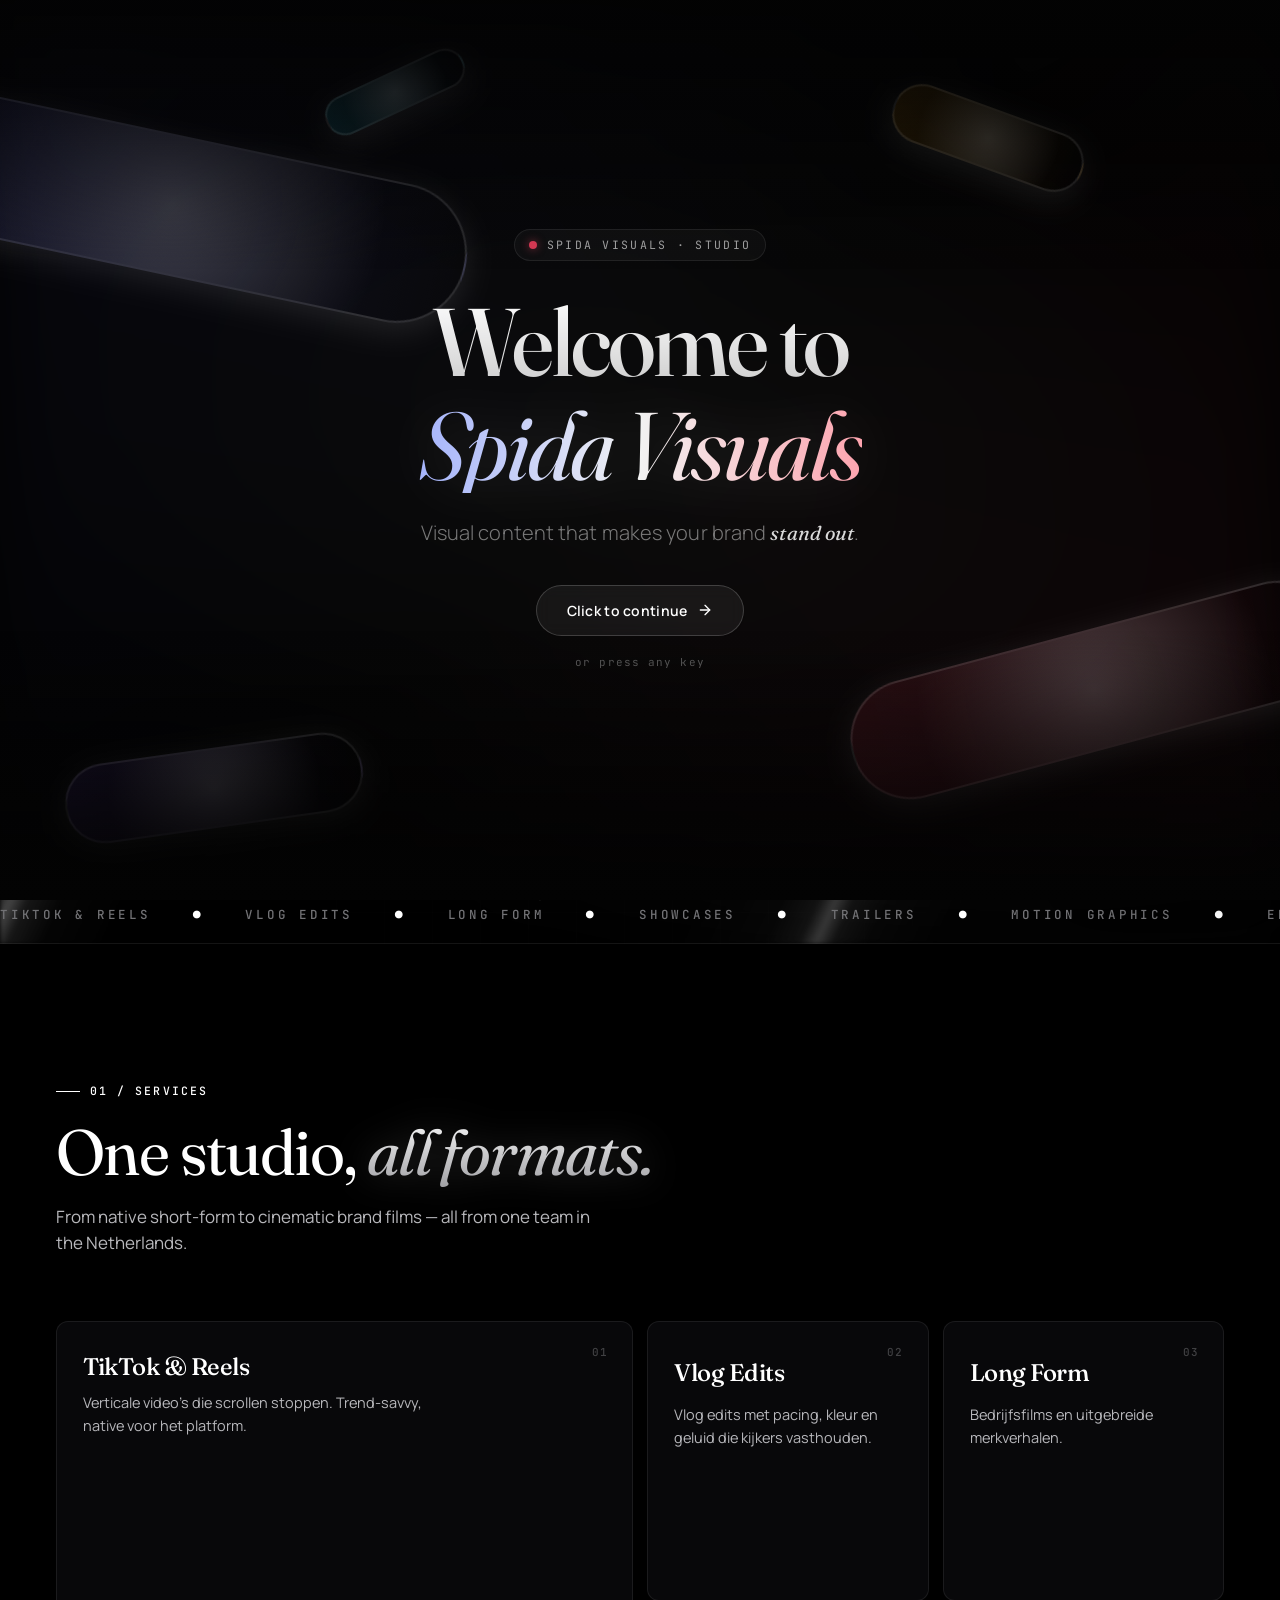
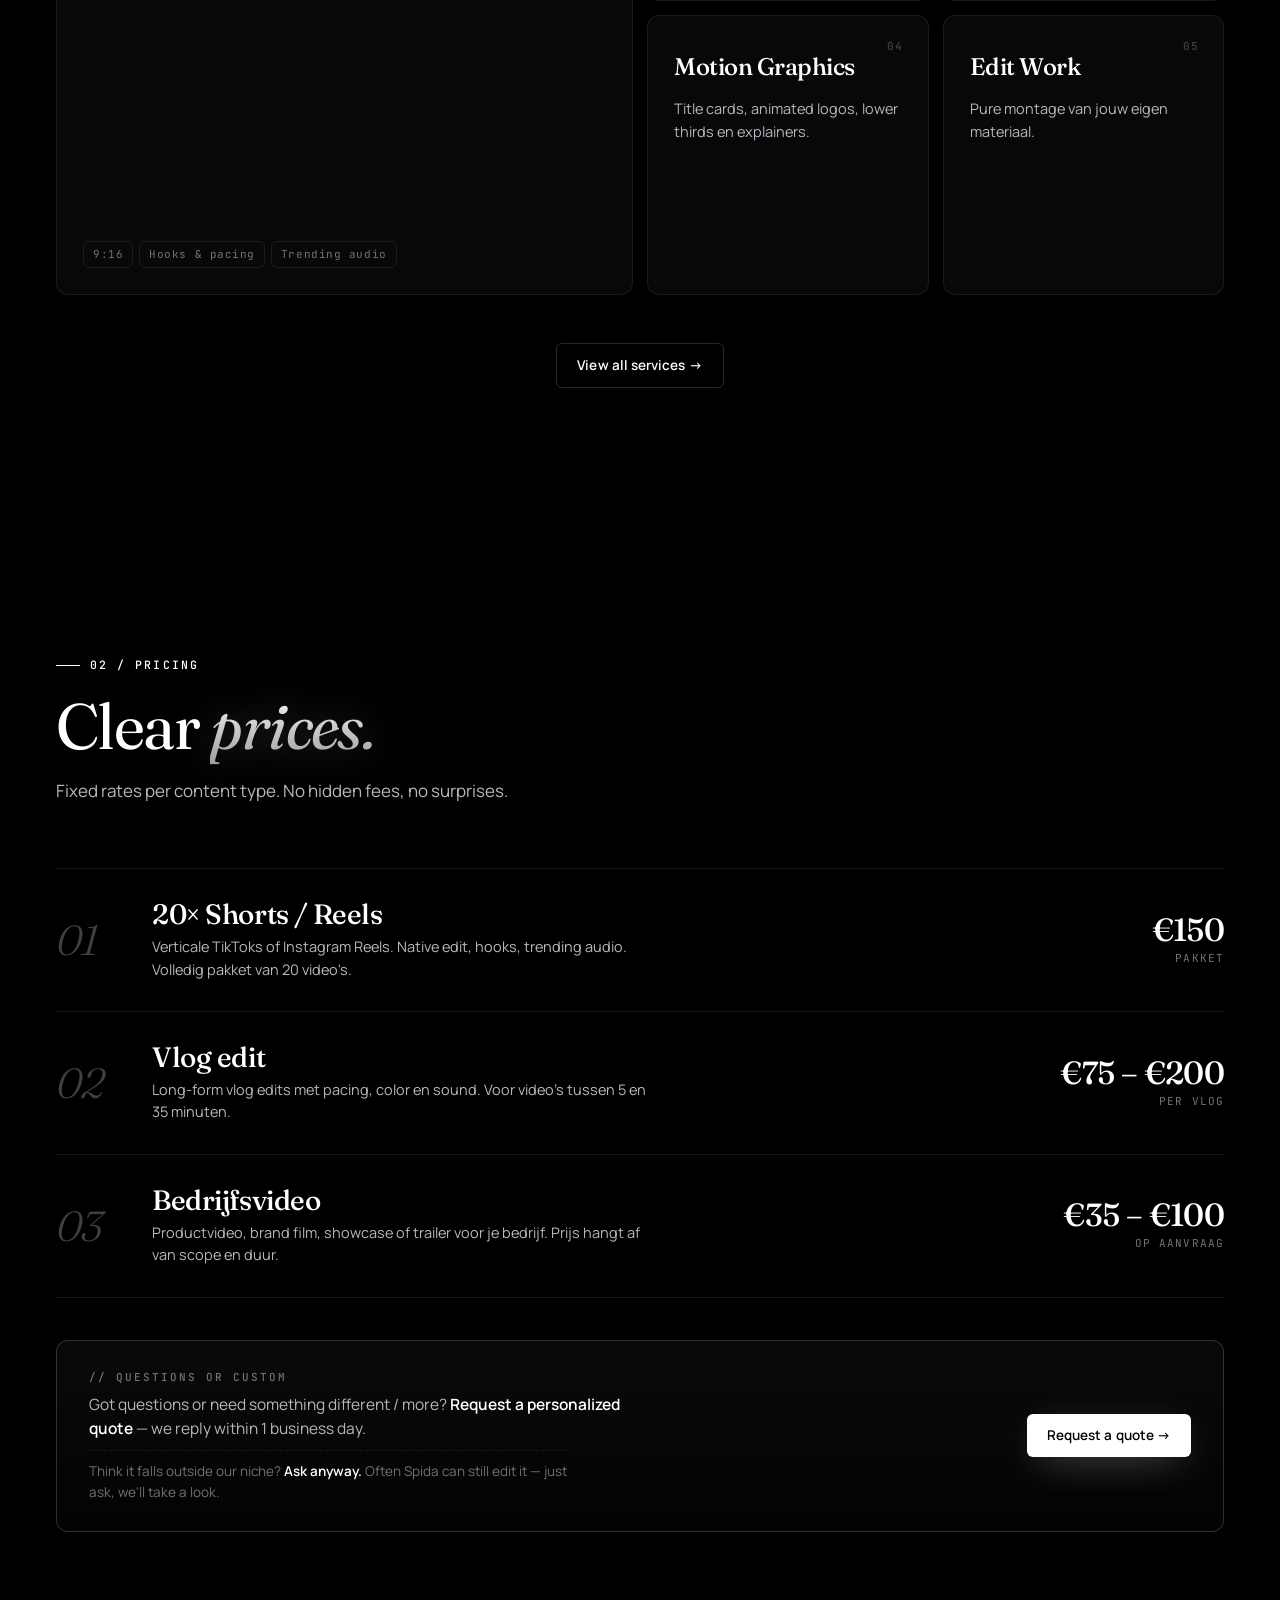
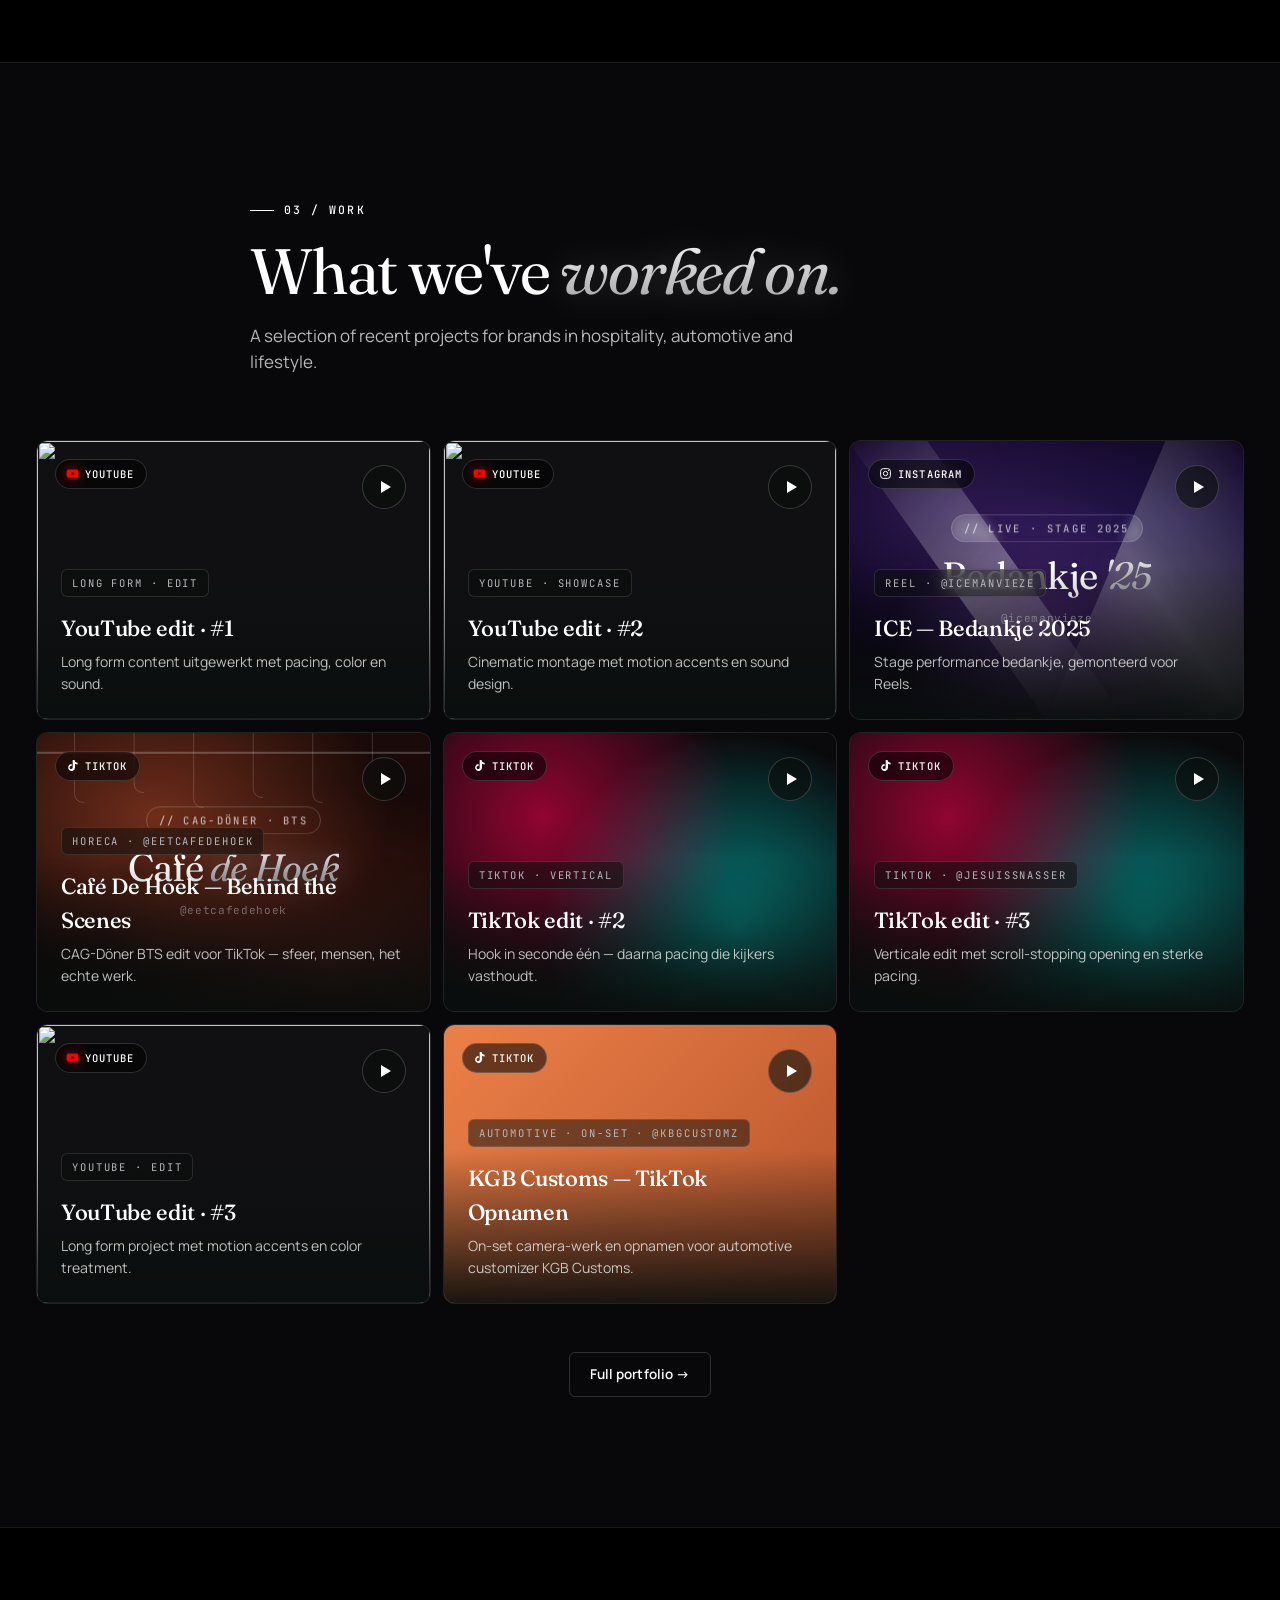
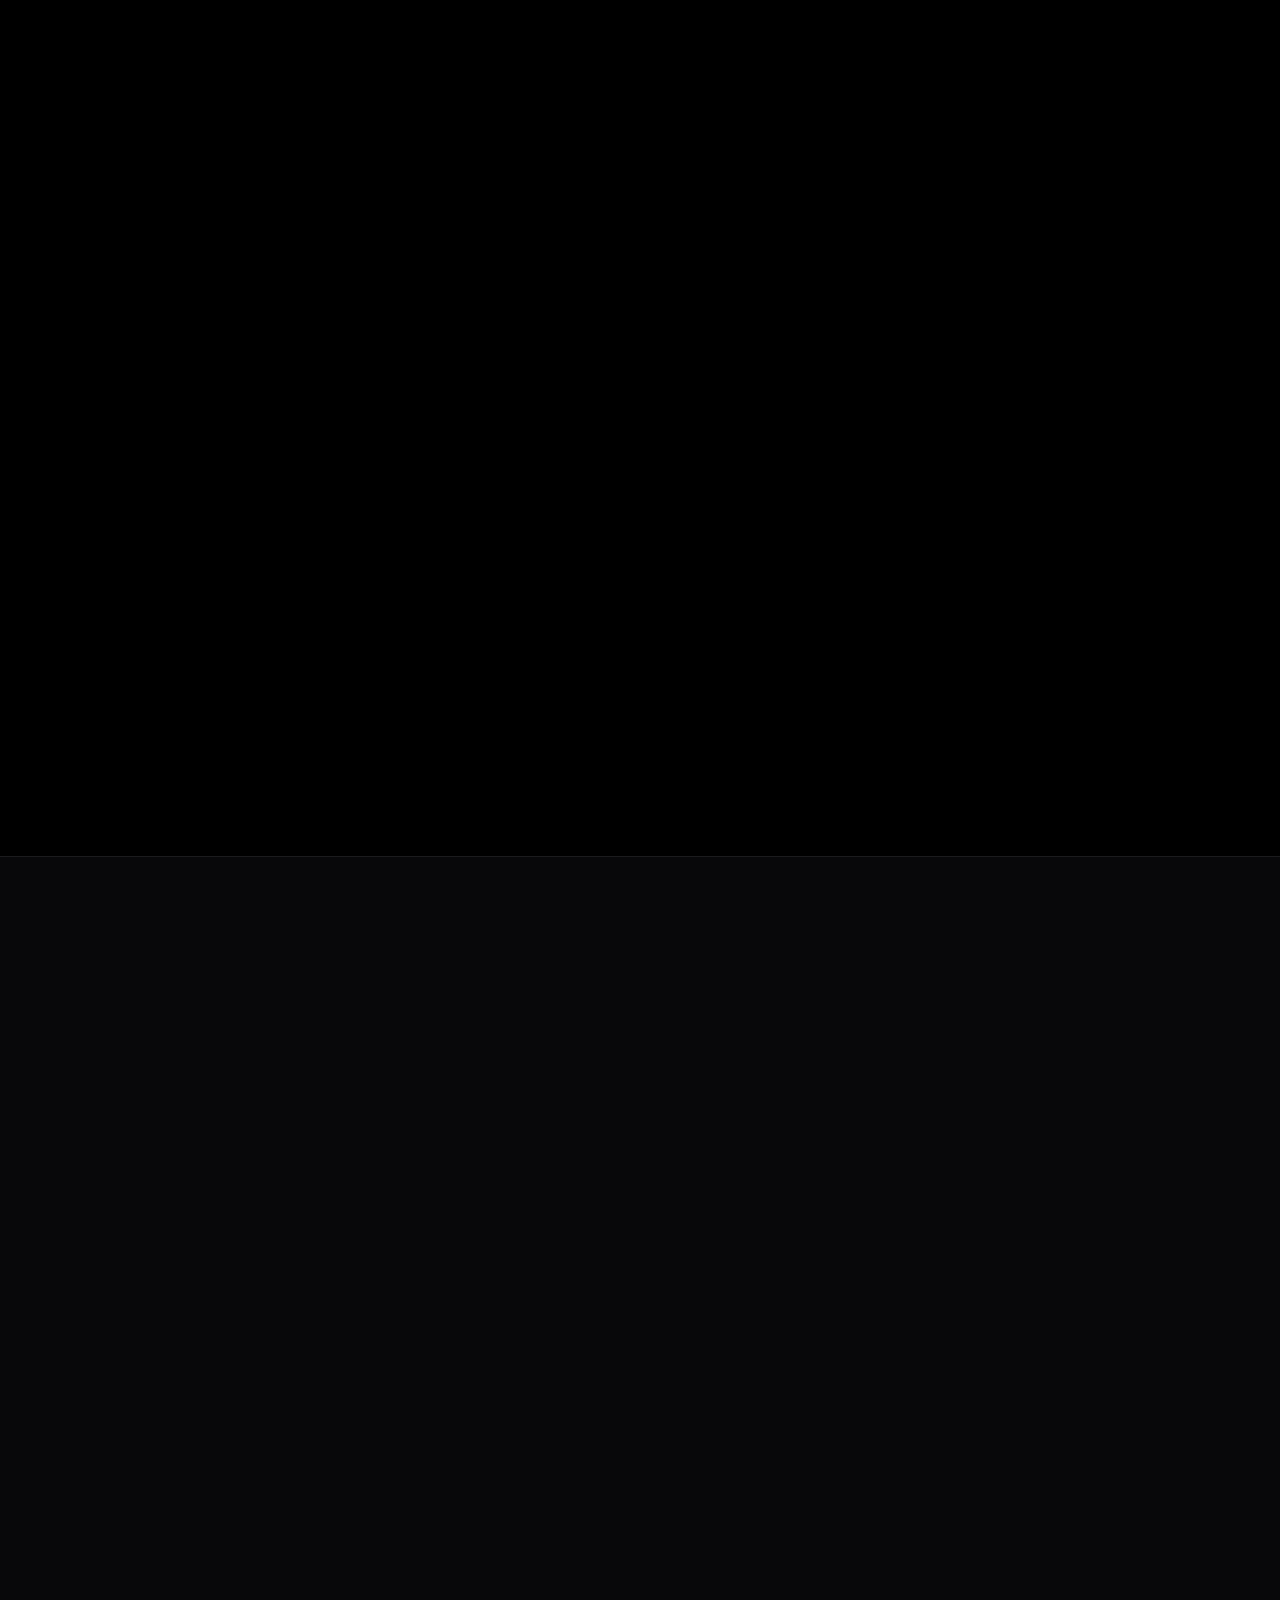
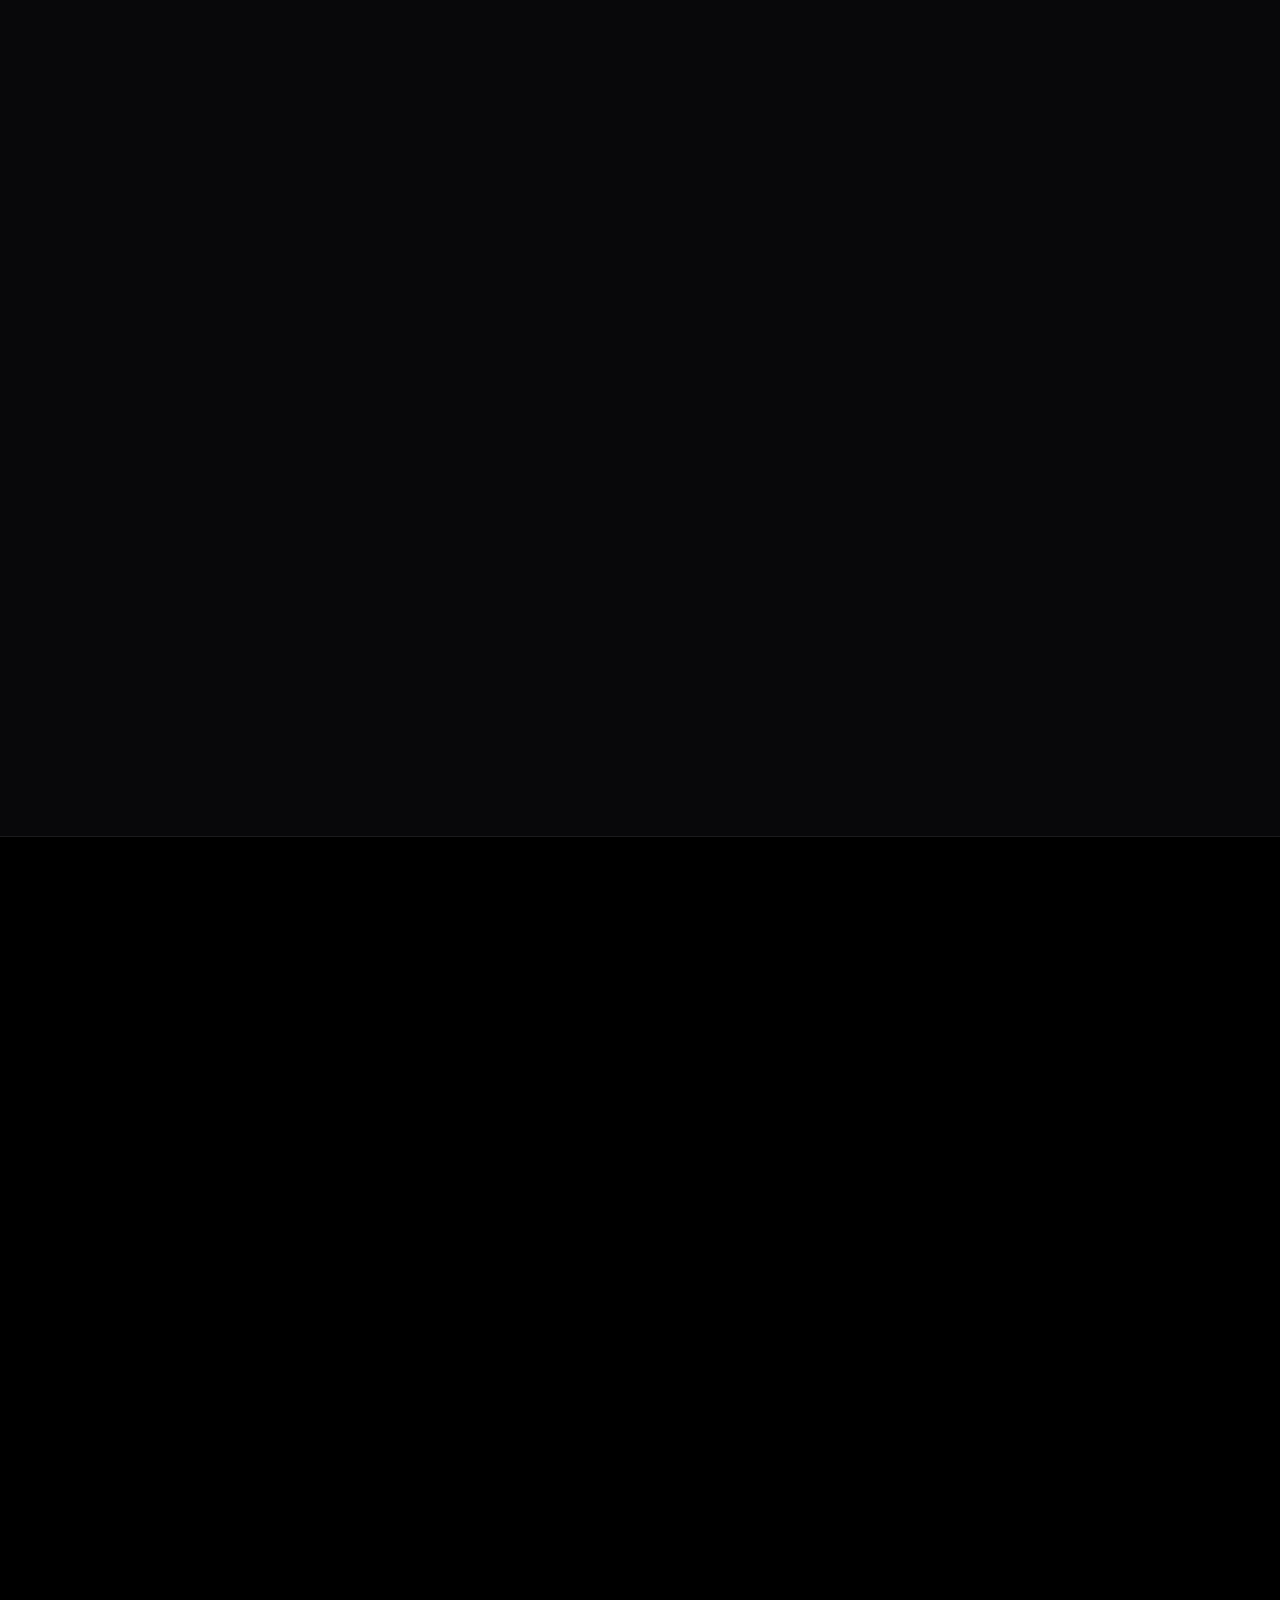
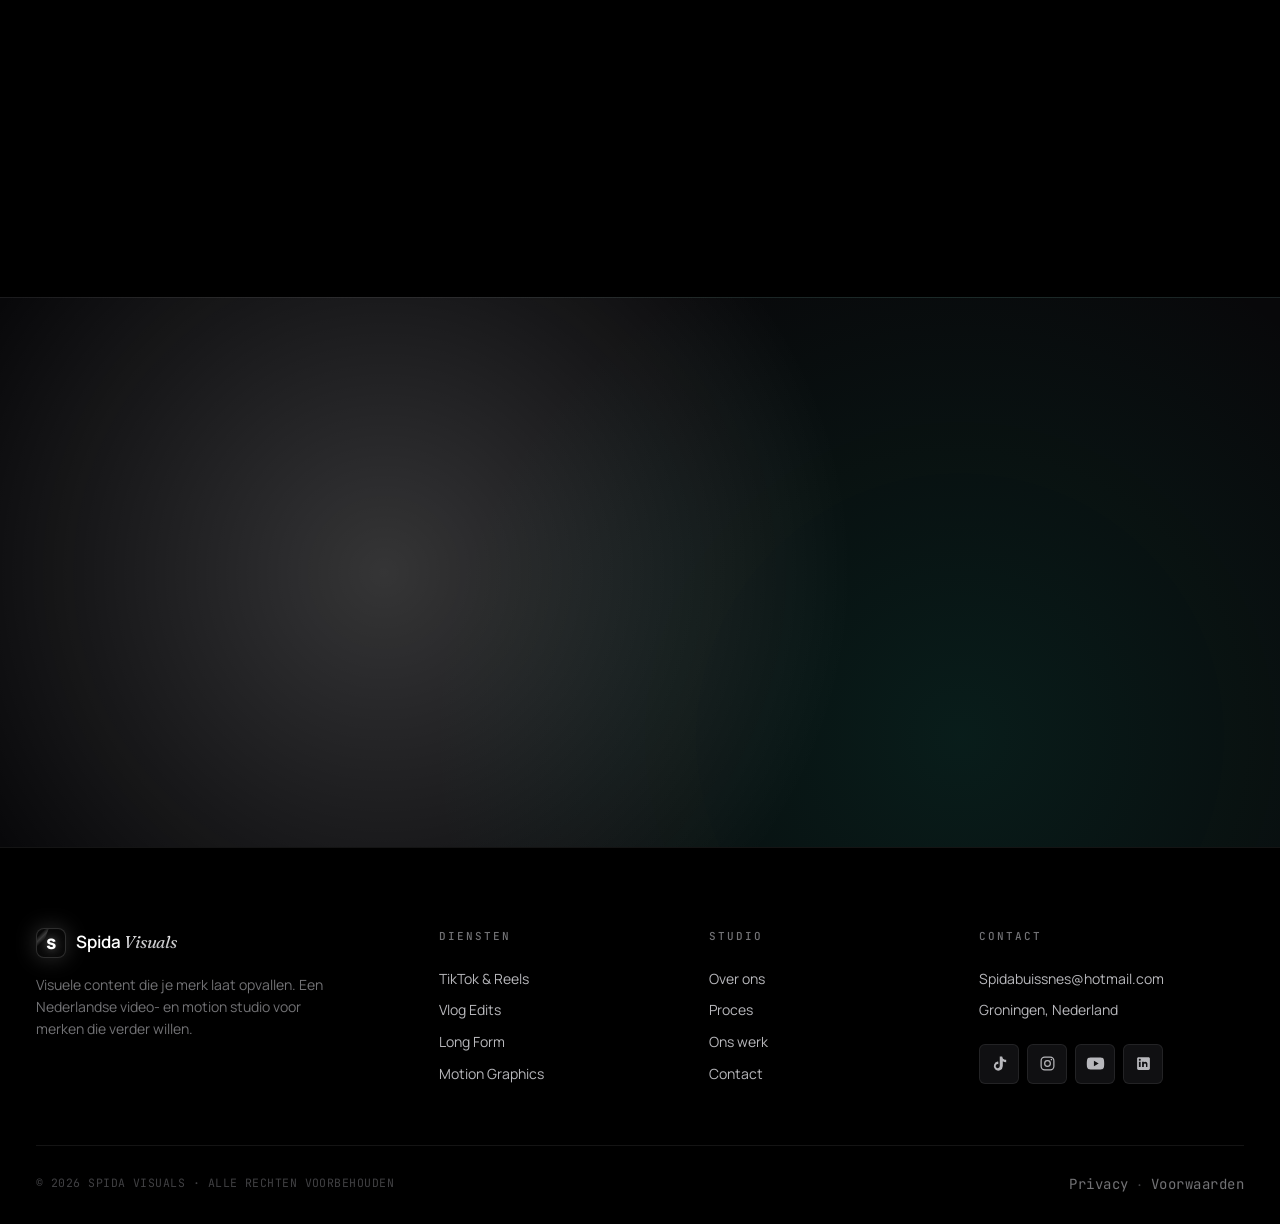
==== index.html @ c3d43a62 "Initial commit" ====
<!DOCTYPE html>
<html lang="nl">

<head>
  <meta charset="UTF-8" />
  <meta name="viewport" content="width=device-width, initial-scale=1.0" />
  <meta name="theme-color" content="#000000" />
  <title>Spida Visuals — Visuele content die je merk laat opvallen</title>
  <meta name="description"
    content="Spida Visuals is een Nederlandse video- en motion studio. Voor ambitieuze merken — content die kijkers stopt en klanten oplevert." />
  <link rel="canonical" href="https://spidavisuals.nl/" />
  <link rel="icon" href="favicon.svg" type="image/svg+xml" />
  <!-- Open Graph / Social -->
  <meta property="og:type" content="website" />
  <meta property="og:title" content="Spida Visuals — Visuele content die je merk laat opvallen" />
  <meta property="og:description" content="Een Nederlandse video- en motion studio. TikToks, Reels, brand films en motion graphics voor merken die opvallen." />
  <meta property="og:image" content="https://spidavisuals.nl/og-image.svg" />
  <meta property="og:url" content="https://spidavisuals.nl/" />
  <meta property="og:site_name" content="Spida Visuals" />
  <meta property="og:locale" content="nl_NL" />
  <meta name="twitter:card" content="summary_large_image" />
  <meta name="twitter:title" content="Spida Visuals — Visuele content die je merk laat opvallen" />
  <meta name="twitter:description" content="Een Nederlandse video- en motion studio. TikToks, Reels, brand films en motion graphics voor merken die opvallen." />
  <meta name="twitter:image" content="https://spidavisuals.nl/og-image.svg" />
  <link rel="preconnect" href="https://fonts.googleapis.com">
  <link rel="preconnect" href="https://fonts.gstatic.com" crossorigin>
  <link
    href="https://fonts.googleapis.com/css2?family=Fraunces:ital,opsz,wght@0,9..144,400;0,9..144,500;0,9..144,600;1,9..144,400;1,9..144,500&family=JetBrains+Mono:wght@400;500&family=Manrope:wght@300;400;500;600;700&display=swap"
    rel="stylesheet">
  <link rel="stylesheet" href="styles.css" />
</head>

<body>

  <!-- Welkom splash — toont 1× per sessie bij openen homepage -->
  <div class="splash" id="splash" role="dialog" aria-label="Welkom bij Spida Visuals">
    <div class="splash-bg"></div>
    <div class="splash-shapes" aria-hidden="true">
      <span class="splash-shape splash-shape--1" style="--rotate:12deg;--delay:.3s"></span>
      <span class="splash-shape splash-shape--2" style="--rotate:-15deg;--delay:.5s"></span>
      <span class="splash-shape splash-shape--3" style="--rotate:-8deg;--delay:.4s"></span>
      <span class="splash-shape splash-shape--4" style="--rotate:20deg;--delay:.6s"></span>
      <span class="splash-shape splash-shape--5" style="--rotate:-25deg;--delay:.7s"></span>
    </div>
    <div class="splash-content">
      <div class="splash-badge anim-fade-up" style="--d:0s">
        <span class="splash-dot"></span>
        <span>SPIDA VISUALS · STUDIO</span>
      </div>
      <h1 class="splash-title">
        <span class="splash-line-1 anim-fade-up" style="--d:.2s" data-i18n="splash.welcome">Welkom bij</span>
        <span class="splash-line-2 anim-fade-up" style="--d:.4s">Spida Visuals</span>
      </h1>
      <p class="splash-sub anim-fade-up" style="--d:.6s" data-i18n="splash.sub">
        Visuele content die je merk laat <em>opvallen</em>.
      </p>
      <button class="splash-enter anim-fade-up" style="--d:.8s" id="splashEnter" type="button">
        <span data-i18n="splash.continue">Klik om door te gaan</span>
        <svg viewBox="0 0 24 24" width="16" height="16" fill="none" stroke="currentColor" stroke-width="2" stroke-linecap="round" stroke-linejoin="round" aria-hidden="true">
          <line x1="5" y1="12" x2="19" y2="12"/>
          <polyline points="12 5 19 12 12 19"/>
        </svg>
      </button>
      <p class="splash-hint anim-fade-up" style="--d:1s" data-i18n="splash.hint">of druk op een willekeurige toets</p>
    </div>
    <div class="splash-vignette" aria-hidden="true"></div>
  </div>

  <div class="cursor-glow" id="cursorGlow"></div>

  <header class="nav" id="nav">
    <a href="#top" class="logo">
      <span class="logo-mark"></span>
      <span class="logo-text">Spida<em>Visuals</em></span>
    </a>
    <nav class="nav-links">
      <a href="#top" data-i18n="nav.home">Home</a>
      <a href="#services" data-i18n="nav.diensten">Diensten</a>
      <a href="#tarieven" data-i18n="nav.tarieven">Tarieven</a>
      <a href="werk.html" data-i18n="nav.werk">Werk</a>
      <a href="#process" data-i18n="nav.proces">Proces</a>
      <a href="#about" data-i18n="nav.over">Over</a>
      <a href="contact.html" data-i18n="nav.contact">Contact</a>
    </nav>
    <div class="lang-switcher">
      <button class="lang-trigger" aria-haspopup="true" aria-expanded="false" type="button">
        <span class="lang-current-flag">🇳🇱</span>
        <span class="lang-current-code">NL</span>
        <svg viewBox="0 0 24 24" width="10" height="10" fill="none" stroke="currentColor" stroke-width="2.5" stroke-linecap="round" stroke-linejoin="round" aria-hidden="true"><polyline points="6 9 12 15 18 9"/></svg>
      </button>
      <div class="lang-menu" role="menu">
        <button class="lang-option" data-lang="nl" type="button"><span class="lang-option-flag">🇳🇱</span> Nederlands</button>
        <button class="lang-option" data-lang="en" type="button"><span class="lang-option-flag">🇬🇧</span> English</button>
        <button class="lang-option" data-lang="de" type="button"><span class="lang-option-flag">🇩🇪</span> Deutsch</button>
        <button class="lang-option" data-lang="fr" type="button"><span class="lang-option-flag">🇫🇷</span> Français</button>
      </div>
    </div>
    <a href="contact.html" class="btn btn-primary nav-cta" data-i18n="nav.cta">Offerte aanvragen ↗</a>
    <button class="nav-burger" id="burger" aria-label="Open menu">
      <span></span><span></span><span></span>
    </button>
  </header>

  <main id="top">

    <!-- HERO -->
    <section class="hero">
      <div class="hero-bg"></div>
      <div class="hero-grid"></div>
      <div class="hero-inner">
        <div class="timecode">
          <span class="rec"></span>
          <span class="tc">REC</span>
          <span class="sep">/</span>
          <span class="tc" id="tc">00:00:00:00</span>
          <span class="sep">/</span>
          <span data-i18n="hero.timecode">BASED IN NEDERLAND · TIKTOK · REELS · VIDEO · MOTION</span>
        </div>
        <h1 class="hero-title" data-i18n="hero.title">
          Visuele content die je merk laat
          <span class="grad">opvallen</span>.
        </h1>
        <p class="hero-sub" data-i18n="hero.sub">
          Voor ambitieuze merken in Nederland — content die kijkers stopt en klanten oplevert.
        </p>
        <p class="hero-rotator-line">
          <span data-i18n="hero.rotator.label">Wij maken</span> <span class="rotator" id="rotator">TikToks</span><span class="caret">|</span>
        </p>
        <div class="hero-cta">
          <a href="contact.html" class="btn btn-primary" data-i18n="hero.cta.primary">Start een project →</a>
          <a href="#work" class="btn btn-ghost" data-i18n="hero.cta.secondary">▶ Bekijk ons werk</a>
        </div>

        <div class="timeline" aria-hidden="true">
          <span class="timeline-time">00:00:08:14</span>
          <div class="timeline-bar">
            <span class="clip">V1 · Hook</span>
            <span class="clip">V2 · B-Roll</span>
            <span class="clip">V3 · Cut</span>
            <span class="clip">V4 · Out</span>
          </div>
          <span class="timeline-time">00:00:42:00</span>
        </div>
      </div>
      <div class="marquee">
        <div class="marquee-track">
          <span>TIKTOK & REELS</span><span class="dot">●</span>
          <span>VLOG EDITS</span><span class="dot">●</span>
          <span>LONG FORM</span><span class="dot">●</span>
          <span>SHOWCASES</span><span class="dot">●</span>
          <span>TRAILERS</span><span class="dot">●</span>
          <span>MOTION GRAPHICS</span><span class="dot">●</span>
          <span>EDIT WORK</span><span class="dot">●</span>
          <span>COLOR GRADING</span><span class="dot">●</span>
          <span>TIKTOK & REELS</span><span class="dot">●</span>
          <span>VLOG EDITS</span><span class="dot">●</span>
          <span>LONG FORM</span><span class="dot">●</span>
          <span>SHOWCASES</span><span class="dot">●</span>
          <span>TRAILERS</span><span class="dot">●</span>
          <span>MOTION GRAPHICS</span><span class="dot">●</span>
          <span>EDIT WORK</span><span class="dot">●</span>
          <span>COLOR GRADING</span><span class="dot">●</span>
        </div>
      </div>
    </section>

    <!-- SERVICES -->
    <section id="services" class="section">
      <div class="section-head">
        <span class="eyebrow" data-i18n="services.eyebrow">01 / Diensten</span>
        <h2 data-i18n="services.title">Eén studio, <em>alle formats.</em></h2>
        <p data-i18n="services.sub">Van native short-form tot cinematische bedrijfsfilms — alles vanuit één team in Nederland.</p>
      </div>
      <div class="services services--home">
        <article class="service-card service-card--lg" data-num="01">
          <div>
            <h3>TikTok & Reels</h3>
            <p>Verticale video's die scrollen stoppen. Trend-savvy, native voor het platform.</p>
          </div>
          <ul>
            <li>9:16</li>
            <li>Hooks & pacing</li>
            <li>Trending audio</li>
          </ul>
        </article>
        <article class="service-card" data-num="02">
          <h3>Vlog Edits</h3>
          <p>Vlog edits met pacing, kleur en geluid die kijkers vasthouden.</p>
        </article>
        <article class="service-card" data-num="03">
          <h3>Long Form</h3>
          <p>Bedrijfsfilms en uitgebreide merkverhalen.</p>
        </article>
        <article class="service-card" data-num="04">
          <h3>Motion Graphics</h3>
          <p>Title cards, animated logos, lower thirds en explainers.</p>
        </article>
        <article class="service-card" data-num="05">
          <h3>Edit Work</h3>
          <p>Pure montage van jouw eigen materiaal.</p>
        </article>
      </div>
      <div class="section-foot">
        <a href="diensten.html" class="btn btn-ghost" data-i18n="services.viewAll">Alle diensten bekijken →</a>
      </div>
    </section>

    <!-- TARIEVEN -->
    <section id="tarieven" class="section">
      <div class="section-head">
        <span class="eyebrow" data-i18n="tarieven.eyebrow">02 / Tarieven</span>
        <h2 data-i18n="tarieven.title">Heldere <em>prijzen.</em></h2>
        <p data-i18n="tarieven.sub">Vaste tarieven per type content. Geen verborgen kosten, geen verrassingen.</p>
      </div>

      <div class="pricelist">

        <div class="price-row">
          <span class="price-num">01</span>
          <div class="price-info">
            <h3>20× Shorts / Reels</h3>
            <p>Verticale TikToks of Instagram Reels. Native edit, hooks, trending audio. Volledig pakket van 20 video's.</p>
          </div>
          <div class="price-amount">
            <span class="price-value">€150</span>
            <span class="price-unit">pakket</span>
          </div>
        </div>

        <div class="price-row">
          <span class="price-num">02</span>
          <div class="price-info">
            <h3>Vlog edit</h3>
            <p>Long-form vlog edits met pacing, color en sound. Voor video's tussen 5 en 35 minuten.</p>
          </div>
          <div class="price-amount">
            <span class="price-value">€75 – €200</span>
            <span class="price-unit">per vlog</span>
          </div>
        </div>

        <div class="price-row">
          <span class="price-num">03</span>
          <div class="price-info">
            <h3>Bedrijfsvideo</h3>
            <p>Productvideo, brand film, showcase of trailer voor je bedrijf. Prijs hangt af van scope en duur.</p>
          </div>
          <div class="price-amount">
            <span class="price-value">€35 – €100</span>
            <span class="price-unit">op aanvraag</span>
          </div>
        </div>

      </div>

      <div class="price-cta">
        <div>
          <span class="price-cta-label" data-i18n="tarieven.cta.label">// VRAGEN OF MAATWERK</span>
          <p data-i18n="tarieven.cta.text">Nog vragen of wil je iets anders / meer? <strong>Vraag een persoonlijke offerte aan</strong> — we reageren binnen 1 werkdag.</p>
          <p class="price-cta-note" data-i18n="tarieven.cta.note">Denk je dat het buiten onze niche valt? <strong>Stel de vraag toch.</strong> Vaak kan Spida het alsnog editen — vraag het gewoon, dan kijken we ernaar.</p>
        </div>
        <a href="contact.html" class="btn btn-primary" data-i18n="tarieven.cta.btn">Vraag offerte aan →</a>
      </div>
    </section>

    <!-- WORK -->
    <section id="work" class="section section-dark">
      <div class="section-head">
        <span class="eyebrow" data-i18n="work.eyebrow">03 / Werk</span>
        <h2 data-i18n="work.title">Waar we aan hebben <em>gewerkt.</em></h2>
        <p data-i18n="work.sub">Een greep uit recente projecten voor merken in horeca, automotive en lifestyle.</p>
      </div>
      <div class="work-grid work-grid--portfolio">

        <a class="work-item" href="https://youtu.be/HzdrSRrUnKo" target="_blank" rel="noopener">
          <img class="work-thumb-img" src="https://img.youtube.com/vi/HzdrSRrUnKo/hqdefault.jpg" alt="" loading="lazy" />
          <span class="work-platform work-platform--yt">
            <svg viewBox="0 0 24 24" width="13" height="13" fill="currentColor" aria-hidden="true"><path d="M23 12s0-3.5-.5-5.2c-.3-1-1-1.7-2-2C18.8 4.5 12 4.5 12 4.5s-6.8 0-8.5.3c-1 .3-1.7 1-2 2C1 8.5 1 12 1 12s0 3.5.5 5.2c.3 1 1 1.7 2 2 1.7.3 8.5.3 8.5.3s6.8 0 8.5-.3c1-.3 1.7-1 2-2 .5-1.7.5-5.2.5-5.2zM10 15.5v-7l6 3.5-6 3.5z"/></svg>
            YouTube
          </span>
          <span class="play-icon"></span>
          <div class="work-meta">
            <span class="work-tag">Long Form · Edit</span>
            <h3>YouTube edit · #1</h3>
            <p>Long form content uitgewerkt met pacing, color en sound.</p>
          </div>
        </a>

        <a class="work-item" href="https://youtu.be/mXHcd78MsoM" target="_blank" rel="noopener">
          <img class="work-thumb-img" src="https://img.youtube.com/vi/mXHcd78MsoM/hqdefault.jpg" alt="" loading="lazy" />
          <span class="work-platform work-platform--yt">
            <svg viewBox="0 0 24 24" width="13" height="13" fill="currentColor" aria-hidden="true"><path d="M23 12s0-3.5-.5-5.2c-.3-1-1-1.7-2-2C18.8 4.5 12 4.5 12 4.5s-6.8 0-8.5.3c-1 .3-1.7 1-2 2C1 8.5 1 12 1 12s0 3.5.5 5.2c.3 1 1 1.7 2 2 1.7.3 8.5.3 8.5.3s6.8 0 8.5-.3c1-.3 1.7-1 2-2 .5-1.7.5-5.2.5-5.2zM10 15.5v-7l6 3.5-6 3.5z"/></svg>
            YouTube
          </span>
          <span class="play-icon"></span>
          <div class="work-meta">
            <span class="work-tag">YouTube · Showcase</span>
            <h3>YouTube edit · #2</h3>
            <p>Cinematic montage met motion accents en sound design.</p>
          </div>
        </a>

        <a class="work-item" href="https://www.instagram.com/reel/DSxJINUDRd1/" target="_blank" rel="noopener">
          <div class="work-thumb thumb-bg thumb-bg--ice"></div>
          <div class="thumb-overlay" aria-hidden="true">
            <svg class="thumb-spotlights" viewBox="0 0 400 280" preserveAspectRatio="xMidYMid slice">
              <defs>
                <linearGradient id="spotL" x1="0" y1="0" x2="1" y2="1">
                  <stop offset="0%" stop-color="#fff" stop-opacity="0"/>
                  <stop offset="50%" stop-color="#fff" stop-opacity="0.35"/>
                  <stop offset="100%" stop-color="#fff" stop-opacity="0"/>
                </linearGradient>
                <linearGradient id="spotR" x1="1" y1="0" x2="0" y2="1">
                  <stop offset="0%" stop-color="#fff" stop-opacity="0"/>
                  <stop offset="50%" stop-color="#fff" stop-opacity="0.3"/>
                  <stop offset="100%" stop-color="#fff" stop-opacity="0"/>
                </linearGradient>
              </defs>
              <polygon points="0,0 80,0 280,280 200,280" fill="url(#spotL)"/>
              <polygon points="320,0 400,0 400,280 200,280" fill="url(#spotR)"/>
            </svg>
            <div class="thumb-text thumb-text--ice">
              <span class="ov-eyebrow">// LIVE · STAGE 2025</span>
              <h4 class="ov-title">Bedankje <em>'25</em></h4>
              <span class="ov-handle">@icemanvieze</span>
            </div>
          </div>
          <span class="work-platform work-platform--ig">
            <svg viewBox="0 0 24 24" width="13" height="13" fill="none" stroke="currentColor" stroke-width="1.8" aria-hidden="true"><rect x="3" y="3" width="18" height="18" rx="5"/><circle cx="12" cy="12" r="4"/><circle cx="17.5" cy="6.5" r="1.1" fill="currentColor" stroke="none"/></svg>
            Instagram
          </span>
          <span class="play-icon"></span>
          <div class="work-meta">
            <span class="work-tag">Reel · @icemanvieze</span>
            <h3>ICE — Bedankje 2025</h3>
            <p>Stage performance bedankje, gemonteerd voor Reels.</p>
          </div>
        </a>

        <a class="work-item" href="https://vm.tiktok.com/ZGdmynoNd/" target="_blank" rel="noopener">
          <div class="work-thumb thumb-bg thumb-bg--cafe"></div>
          <div class="thumb-overlay" aria-hidden="true">
            <svg class="thumb-hooks" viewBox="0 0 400 280" preserveAspectRatio="xMidYMid slice">
              <g stroke="rgba(255,255,255,0.18)" stroke-width="1" fill="none">
                <path d="M40 0 L40 60 Q40 70 50 70"/>
                <path d="M100 0 L100 50 Q100 60 110 60"/>
                <path d="M160 0 L160 65 Q160 75 170 75"/>
                <path d="M220 0 L220 55 Q220 65 230 65"/>
                <path d="M280 0 L280 60 Q280 70 290 70"/>
                <path d="M340 0 L340 50 Q340 60 350 60"/>
              </g>
              <line x1="0" y1="20" x2="400" y2="20" stroke="rgba(255,255,255,0.25)" stroke-width="2"/>
            </svg>
            <div class="thumb-text thumb-text--cafe">
              <span class="ov-eyebrow">// CAG-DÖNER · BTS</span>
              <h4 class="ov-title">Café <em>de Hoek</em></h4>
              <span class="ov-handle">@eetcafedehoek</span>
            </div>
          </div>
          <span class="work-platform work-platform--tt">
            <svg viewBox="0 0 24 24" width="13" height="13" fill="currentColor" aria-hidden="true"><path d="M19.59 6.69a4.83 4.83 0 0 1-3.77-4.25V2h-3.45v13.67a2.89 2.89 0 0 1-5.2 1.74 2.89 2.89 0 0 1 2.31-4.64 2.93 2.93 0 0 1 .88.13V9.4a6.84 6.84 0 0 0-1-.05A6.33 6.33 0 0 0 5.8 20.1a6.34 6.34 0 0 0 10.86-4.43v-7a8.16 8.16 0 0 0 4.77 1.52v-3.4a4.85 4.85 0 0 1-1.84-.1z"/></svg>
            TikTok
          </span>
          <span class="play-icon"></span>
          <div class="work-meta">
            <span class="work-tag">Horeca · @eetcafedehoek</span>
            <h3>Café De Hoek — Behind the Scenes</h3>
            <p>CAG-Döner BTS edit voor TikTok — sfeer, mensen, het echte werk.</p>
          </div>
        </a>

        <a class="work-item" href="https://vm.tiktok.com/ZGdHf7XAU/" target="_blank" rel="noopener">
          <div class="work-thumb work-thumb--tt"></div>
          <span class="work-platform work-platform--tt">
            <svg viewBox="0 0 24 24" width="13" height="13" fill="currentColor" aria-hidden="true"><path d="M19.59 6.69a4.83 4.83 0 0 1-3.77-4.25V2h-3.45v13.67a2.89 2.89 0 0 1-5.2 1.74 2.89 2.89 0 0 1 2.31-4.64 2.93 2.93 0 0 1 .88.13V9.4a6.84 6.84 0 0 0-1-.05A6.33 6.33 0 0 0 5.8 20.1a6.34 6.34 0 0 0 10.86-4.43v-7a8.16 8.16 0 0 0 4.77 1.52v-3.4a4.85 4.85 0 0 1-1.84-.1z"/></svg>
            TikTok
          </span>
          <span class="play-icon"></span>
          <div class="work-meta">
            <span class="work-tag">TikTok · Vertical</span>
            <h3>TikTok edit · #2</h3>
            <p>Hook in seconde één — daarna pacing die kijkers vasthoudt.</p>
          </div>
        </a>

        <a class="work-item" href="https://www.tiktok.com/@jesuissnasser/video/7617491019231218976" target="_blank" rel="noopener">
          <div class="work-thumb work-thumb--tt"></div>
          <span class="work-platform work-platform--tt">
            <svg viewBox="0 0 24 24" width="13" height="13" fill="currentColor" aria-hidden="true"><path d="M19.59 6.69a4.83 4.83 0 0 1-3.77-4.25V2h-3.45v13.67a2.89 2.89 0 0 1-5.2 1.74 2.89 2.89 0 0 1 2.31-4.64 2.93 2.93 0 0 1 .88.13V9.4a6.84 6.84 0 0 0-1-.05A6.33 6.33 0 0 0 5.8 20.1a6.34 6.34 0 0 0 10.86-4.43v-7a8.16 8.16 0 0 0 4.77 1.52v-3.4a4.85 4.85 0 0 1-1.84-.1z"/></svg>
            TikTok
          </span>
          <span class="play-icon"></span>
          <div class="work-meta">
            <span class="work-tag">TikTok · @jesuissnasser</span>
            <h3>TikTok edit · #3</h3>
            <p>Verticale edit met scroll-stopping opening en sterke pacing.</p>
          </div>
        </a>

        <a class="work-item" href="https://youtu.be/2jcbBs2dzus" target="_blank" rel="noopener">
          <img class="work-thumb-img" src="https://img.youtube.com/vi/2jcbBs2dzus/hqdefault.jpg" alt="" loading="lazy" />
          <span class="work-platform work-platform--yt">
            <svg viewBox="0 0 24 24" width="13" height="13" fill="currentColor" aria-hidden="true"><path d="M23 12s0-3.5-.5-5.2c-.3-1-1-1.7-2-2C18.8 4.5 12 4.5 12 4.5s-6.8 0-8.5.3c-1 .3-1.7 1-2 2C1 8.5 1 12 1 12s0 3.5.5 5.2c.3 1 1 1.7 2 2 1.7.3 8.5.3 8.5.3s6.8 0 8.5-.3c1-.3 1.7-1 2-2 .5-1.7.5-5.2.5-5.2zM10 15.5v-7l6 3.5-6 3.5z"/></svg>
            YouTube
          </span>
          <span class="play-icon"></span>
          <div class="work-meta">
            <span class="work-tag">YouTube · Edit</span>
            <h3>YouTube edit · #3</h3>
            <p>Long form project met motion accents en color treatment.</p>
          </div>
        </a>

        <a class="work-item" href="https://www.tiktok.com/@kbgcustomz" target="_blank" rel="noopener">
          <div class="work-thumb work-thumb--kgb"></div>
          <span class="work-platform work-platform--tt">
            <svg viewBox="0 0 24 24" width="13" height="13" fill="currentColor" aria-hidden="true"><path d="M19.59 6.69a4.83 4.83 0 0 1-3.77-4.25V2h-3.45v13.67a2.89 2.89 0 0 1-5.2 1.74 2.89 2.89 0 0 1 2.31-4.64 2.93 2.93 0 0 1 .88.13V9.4a6.84 6.84 0 0 0-1-.05A6.33 6.33 0 0 0 5.8 20.1a6.34 6.34 0 0 0 10.86-4.43v-7a8.16 8.16 0 0 0 4.77 1.52v-3.4a4.85 4.85 0 0 1-1.84-.1z"/></svg>
            TikTok
          </span>
          <span class="play-icon"></span>
          <div class="work-meta">
            <span class="work-tag">Automotive · On-set · @kbgcustomz</span>
            <h3>KGB Customs — TikTok Opnamen</h3>
            <p>On-set camera-werk en opnamen voor automotive customizer KGB Customs.</p>
          </div>
        </a>

      </div>
      <div class="section-foot">
        <a href="werk.html" class="btn btn-ghost" data-i18n="work.viewAll">Volledig portfolio →</a>
      </div>
    </section>

    <!-- REVIEWS -->
    <section id="reviews" class="section">
      <div class="section-head reviews-head">
        <div>
          <span class="eyebrow" data-i18n="reviews.eyebrow">04 / Reviews</span>
          <h2 data-i18n="reviews.title">Wat klanten <em>zeggen.</em></h2>
          <p data-i18n="reviews.sub">Echte reacties van mensen die met Spida hebben gewerkt.</p>
        </div>
        <div class="rating-summary">
          <div class="rating-stars">★★★★★</div>
          <div class="rating-num">5.0<span>/5</span></div>
          <div class="rating-sub" data-i18n="reviews.summary">Op basis van 47+ reviews</div>
        </div>
      </div>

      <div class="reviews-grid">
        <article class="review-card">
          <div class="review-stars">★★★★★</div>
          <p class="review-text">"Gewoon goede tage. Je hoefd ook niet lang te wachten. Daarnaast goede communicatie in ticket. 100"</p>
          <div class="review-meta">
            <span class="review-user">@alv4roo</span>
            <span class="review-time">7 maanden geleden</span>
          </div>
        </article>

        <article class="review-card">
          <div class="review-stars">★★★★★</div>
          <p class="review-text">"Hele dikke en orginele tage. Top edit skils — soon meer van valorant edits."</p>
          <div class="review-meta">
            <span class="review-user">@saylessvfx</span>
            <span class="review-time">7 maanden geleden</span>
          </div>
        </article>

        <article class="review-card">
          <div class="review-stars">★★★★★</div>
          <p class="review-text">"Veel en goede presets voor de prijs die je betaalt en snelle service."</p>
          <div class="review-meta">
            <span class="review-user">@nietaanwezigg.</span>
            <span class="review-time">7 maanden geleden</span>
          </div>
        </article>

        <article class="review-card">
          <div class="review-stars">★★★★★</div>
          <p class="review-text">"Ik maakte een ticket en binnen 10 minuten had ik mijn gekochte bestanden binnen gekregen!"</p>
          <div class="review-meta">
            <span class="review-user">@bodihababa</span>
            <span class="review-time">8 maanden geleden</span>
          </div>
        </article>

        <article class="review-card">
          <div class="review-stars">★★★★★</div>
          <p class="review-text">"Goeie kwaliteit, blijf zeker terug komen bij deze knaap voor mn tages. Ook snel gedaan, zelfde dag nog af en nog steeds de beste tage die ik heb. Zeker een aanrader en het geld ook waard."</p>
          <div class="review-meta">
            <span class="review-user">@naruslyz</span>
            <span class="review-time">8 maanden geleden</span>
          </div>
        </article>
      </div>
    </section>

    <!-- PROCESS -->
    <section id="process" class="section section-dark">
      <div class="section-head">
        <span class="eyebrow" data-i18n="process.eyebrow">05 / Proces</span>
        <h2>Van briefing tot <em>oplevering.</em></h2>
        <p data-i18n="process.sub">Een transparant proces in zes stappen waarin je nooit hoeft te raden waar je project staat. Geen verrassingen, geen verborgen kosten.</p>
      </div>
      <ol class="process">
        <li class="process-step">
          <div class="step-num">01</div>
          <div class="step-content">
            <h3>Briefing ontvangen</h3>
            <p>We lezen je briefing zorgvuldig. Doel, publiek, deadline, budget — alles wordt meegenomen in onze offerte. Geen verplichte gesprekken.</p>
          </div>
          <span class="step-time">~30 min</span>
        </li>
        <li class="process-step">
          <div class="step-num">02</div>
          <div class="step-content">
            <h3>Concept & script</h3>
            <p>We vertalen je briefing naar een creatief concept met treatment, script en moodboard.</p>
          </div>
          <span class="step-time">3–5 dagen</span>
        </li>
        <li class="process-step">
          <div class="step-num">03</div>
          <div class="step-content">
            <h3>Pre-productie</h3>
            <p>Locaties, planning, shotlist. Alles staat klaar voordat de camera draait.</p>
          </div>
          <span class="step-time">1–2 weken</span>
        </li>
        <li class="process-step">
          <div class="step-num">04</div>
          <div class="step-content">
            <h3>Opnamedag(en)</h3>
            <p>We filmen efficiënt met de juiste crew en apparatuur. Jij bent welkom on-set.</p>
          </div>
          <span class="step-time">1–3 dagen</span>
        </li>
        <li class="process-step">
          <div class="step-num">05</div>
          <div class="step-content">
            <h3>Montage & oplevering</h3>
            <p>Edit, kleurcorrectie, sound design, motion graphics. Twee revisierondes inbegrepen.</p>
          </div>
          <span class="step-time">1–2 weken</span>
        </li>
        <li class="process-step">
          <div class="step-num">06</div>
          <div class="step-content">
            <h3>Distributie-advies</h3>
            <p>We leveren in alle benodigde formats én denken mee over hoe je content presteert op TikTok, Reels of YouTube.</p>
          </div>
          <span class="step-time">Inbegrepen</span>
        </li>
      </ol>
      <div class="section-foot">
        <a href="contact.html" class="btn btn-primary" data-i18n="process.cta">Laten we stap één zetten →</a>
      </div>
    </section>

    <!-- ABOUT -->
    <section id="about" class="section">
      <div class="section-head">
        <span class="eyebrow" data-i18n="about.eyebrow">06 / Over</span>
        <h2>Een jonge studio voor merken die <em>verder willen.</em></h2>
      </div>
      <div class="about-grid">
        <div class="about-copy">
          <p>Spida Visuals is een Nederlandse video- en motion studio. We werken voor merken die niet tevreden zijn met
            "een filmpje".</p>
          <p>Die scrollen willen stoppen, kijkers willen vasthouden en uiteindelijk klanten willen winnen. Daar zijn wij
            voor.</p>
          <p>We zijn een jonge studio met grote ambitie. Dat betekent: scherpe tarieven, frisse ideeën, en de honger om
            elk project beter te doen dan het vorige. We werken alleen in Nederland — geen drempels, geen reiskosten,
            snelle communicatie.</p>
          <p>We combineren cinematisch oog met het tempo van TikTok en Reels, en bouwen liever lange relaties dan dat we
            projecten afvinken.</p>
          <div class="values">
            <div><strong>Cinematisch oog</strong><span>Beeldtaal die blijft hangen</span></div>
            <div><strong>Native voor TikTok</strong><span>Tempo van het platform</span></div>
            <div><strong>Strak proces</strong><span>Geen verrassingen</span></div>
            <div><strong>Lange relaties</strong><span>Geen project, maar partner</span></div>
          </div>
        </div>
        <div class="about-card">
          <blockquote data-i18n="about.match">Klinkt als een <em>match?</em></blockquote>
          <p class="about-card-sub" data-i18n="about.matchSub">Stuur een bericht of vraag direct een offerte aan — we reageren snel.</p>
          <a href="contact.html" class="btn btn-primary" data-i18n="about.matchBtn">Laten we praten →</a>
        </div>
      </div>
    </section>

    <!-- CTA -->
    <section id="contact" class="section section-cta">
      <div class="cta-inner">
        <span class="eyebrow" data-i18n="contact.eyebrow">07 / Contact</span>
        <h2 data-i18n="contact.title">Laten we iets <em>maken.</em></h2>
        <p data-i18n="contact.sub">Vertel ons over je merk — binnen 1 werkdag krijg je een eerlijke offerte met concept-richting per mail.</p>
        <div class="cta-actions">
          <a href="contact.html" class="btn btn-primary btn-large" data-i18n="contact.cta">Start je project →</a>
          <a href="mailto:Spidabuissnes@hotmail.com" class="btn btn-ghost btn-large">Spidabuissnes@hotmail.com</a>
        </div>
      </div>
    </section>

  </main>

  <footer class="footer">
    <div class="footer-grid">
      <div class="footer-brand">
        <div class="logo logo--footer">
          <span class="logo-mark"></span>
          <span class="logo-text">Spida<em>Visuals</em></span>
        </div>
        <p>Visuele content die je merk laat opvallen. Een Nederlandse video- en motion studio voor merken die verder
          willen.</p>
      </div>
      <div>
        <h4>Diensten</h4>
        <a href="#services">TikTok & Reels</a>
        <a href="#services">Vlog Edits</a>
        <a href="#services">Long Form</a>
        <a href="#services">Motion Graphics</a>
      </div>
      <div>
        <h4>Studio</h4>
        <a href="#about">Over ons</a>
        <a href="#process">Proces</a>
        <a href="#work">Ons werk</a>
        
        <a href="#contact">Contact</a>
      </div>
      <div>
        <h4>Contact</h4>
        <a href="mailto:Spidabuissnes@hotmail.com">Spidabuissnes@hotmail.com</a>
        <a href="#">Groningen, Nederland</a>
        <div class="social">
          <a href="https://www.tiktok.com/@spidavisuals" target="_blank" rel="noopener" aria-label="TikTok"><svg viewBox="0 0 24 24" width="17" height="17" fill="currentColor" aria-hidden="true"><path d="M19.59 6.69a4.83 4.83 0 0 1-3.77-4.25V2h-3.45v13.67a2.89 2.89 0 0 1-5.2 1.74 2.89 2.89 0 0 1 2.31-4.64 2.93 2.93 0 0 1 .88.13V9.4a6.84 6.84 0 0 0-1-.05A6.33 6.33 0 0 0 5.8 20.1a6.34 6.34 0 0 0 10.86-4.43v-7a8.16 8.16 0 0 0 4.77 1.52v-3.4a4.85 4.85 0 0 1-1.84-.1z"/></svg></a>
          <a href="https://www.instagram.com/spida_visualz" target="_blank" rel="noopener" aria-label="Instagram"><svg viewBox="0 0 24 24" width="17" height="17" fill="none" stroke="currentColor" stroke-width="1.7" aria-hidden="true"><rect x="3" y="3" width="18" height="18" rx="5"/><circle cx="12" cy="12" r="4"/><circle cx="17.5" cy="6.5" r="1.1" fill="currentColor" stroke="none"/></svg></a>
          <a href="https://www.youtube.com/@spidaline_jackson_abbouzaad97" target="_blank" rel="noopener" aria-label="YouTube"><svg viewBox="0 0 24 24" width="19" height="19" fill="currentColor" aria-hidden="true"><path d="M23 12s0-3.5-.5-5.2c-.3-1-1-1.7-2-2C18.8 4.5 12 4.5 12 4.5s-6.8 0-8.5.3c-1 .3-1.7 1-2 2C1 8.5 1 12 1 12s0 3.5.5 5.2c.3 1 1 1.7 2 2 1.7.3 8.5.3 8.5.3s6.8 0 8.5-.3c1-.3 1.7-1 2-2 .5-1.7.5-5.2.5-5.2zM10 15.5v-7l6 3.5-6 3.5z"/></svg></a>
          <a href="https://www.linkedin.com/company/spidavisuals" target="_blank" rel="noopener" aria-label="LinkedIn"><svg viewBox="0 0 24 24" width="17" height="17" fill="currentColor" aria-hidden="true"><path d="M19 3H5c-1.1 0-2 .9-2 2v14c0 1.1.9 2 2 2h14c1.1 0 2-.9 2-2V5c0-1.1-.9-2-2-2zM8 17H5.5v-7.5H8V17zM6.75 8.25c-.83 0-1.5-.67-1.5-1.5s.67-1.5 1.5-1.5 1.5.67 1.5 1.5-.67 1.5-1.5 1.5zM18 17h-2.5v-3.5c0-.83-.67-1.5-1.5-1.5s-1.5.67-1.5 1.5V17H10v-7.5h2.5v1.04c.43-.62 1.18-1.04 2-1.04 1.66 0 3 1.34 3 3V17z"/></svg></a>
        </div>
      </div>
    </div>
    <div class="footer-bottom">
      <span>© <span id="year"></span> SPIDA VISUALS · ALLE RECHTEN VOORBEHOUDEN</span>
      <span><a href="privacy.html">Privacy</a> · <a href="voorwaarden.html">Voorwaarden</a></span>
    </div>
  </footer>

  <!-- Chatbot Widget -->
<div class="chatbot" id="chatbot">
  <button class="chatbot-toggle" id="chatbotToggle" aria-label="Open chat met ons">
    <span class="chatbot-icon">
      <svg viewBox="0 0 24 24" width="18" height="18" fill="none" stroke="currentColor" stroke-width="2" stroke-linecap="round" stroke-linejoin="round" aria-hidden="true">
        <path d="M21 15a2 2 0 0 1-2 2H7l-4 4V5a2 2 0 0 1 2-2h14a2 2 0 0 1 2 2z"/>
      </svg>
    </span>
    <span class="chatbot-label">Chat met ons</span>
    <span class="chatbot-pulse" aria-hidden="true"></span>
  </button>
  <div class="chatbot-panel" id="chatbotPanel" aria-hidden="true">
    <header class="chatbot-header">
      <div class="chatbot-avatar">S<span class="chatbot-online-dot"></span></div>
      <div class="chatbot-titlebar">
        <div class="chatbot-name">Spida Bot</div>
        <div class="chatbot-status"><span class="dot">●</span>Online · meestal &lt; 1 min</div>
      </div>
      <button class="chatbot-close" id="chatbotClose" aria-label="Sluit chat">✕</button>
    </header>
    <div class="chatbot-messages" id="chatbotMessages" role="log" aria-live="polite"></div>
    <div class="chatbot-quick" id="chatbotQuick"></div>
    <form class="chatbot-input" id="chatbotForm" autocomplete="off">
      <input type="text" id="chatbotText" placeholder="Stel een vraag..." aria-label="Typ je bericht" />
      <button type="submit" aria-label="Verstuur bericht">
        <svg viewBox="0 0 24 24" width="16" height="16" fill="none" stroke="currentColor" stroke-width="2" stroke-linecap="round" stroke-linejoin="round" aria-hidden="true">
          <line x1="22" y1="2" x2="11" y2="13"/>
          <polygon points="22 2 15 22 11 13 2 9 22 2"/>
        </svg>
      </button>
    </form>
  </div>
</div>

<!-- EmailJS — voor het versturen van offerte aanvragen + chatbot vragen -->
<script src="https://cdn.jsdelivr.net/npm/@emailjs/browser@4/dist/email.min.js"></script>
<script src="script.js"></script>
</body>

</html>
---- styles.css ----
/* ================== RESET & BASE ================== */
*,*::before,*::after{box-sizing:border-box;margin:0;padding:0}
html{scroll-behavior:smooth}
:root{
  /* Cinematic black & white palette — past bij het Spida logo (witte S met light flares) */
  --ink:#000000;
  --ink-2:#08080a;
  --ink-3:#101012;
  --ink-4:#1a1a1d;
  --line:rgba(255,255,255,0.08);
  --line-strong:rgba(255,255,255,0.16);

  /* Accent = wit (vroeger teal). De variabele namen blijven voor compatibiliteit. */
  --teal:#ffffff;
  --teal-bright:#ffffff;
  --teal-deep:#cfcfd2;
  --teal-glow:rgba(255,255,255,0.32);
  --teal-soft:rgba(255,255,255,0.06);

  --text:#ffffff;
  --text-2:#b8b8bc;
  --text-3:#727275;
  --text-4:#404043;

  --font-display:'Fraunces','Times New Roman',serif;
  --font-body:'Manrope',-apple-system,sans-serif;
  --font-mono:'JetBrains Mono',monospace;

  --r-sm:6px;
  --r-md:12px;
  --r-lg:20px;
  --maxw:1240px;
  --ease-out:cubic-bezier(0.2,0.8,0.2,1);
}
body{
  font-family:var(--font-body);
  background:var(--ink);
  color:var(--text);
  line-height:1.55;
  -webkit-font-smoothing:antialiased;
  overflow-x:hidden;
}
img,svg{display:block;max-width:100%}
a{color:inherit;text-decoration:none}
button{font:inherit;cursor:pointer;border:none;background:none;color:inherit}
ul{list-style:none}

/* ================== WELKOM SPLASH ================== */
.splash{
  position:fixed;inset:0;z-index:9999;
  display:flex;align-items:center;justify-content:center;
  background:#030303;overflow:hidden;
  transition:opacity .7s cubic-bezier(.4,0,.2,1);
  will-change:opacity;
}
.splash.dismissed{
  opacity:0;pointer-events:none;
}
body.splash-active{overflow:hidden}

/* Hero content begint subtiel uit, fadet snel in als splash dismissed wordt */
body.splash-active .hero-inner > *{
  opacity:0;
}
.hero-inner > *{
  transition:opacity .55s cubic-bezier(.25,.46,.45,.94);
}
.hero-inner > .timecode{transition-delay:0s}
.hero-inner > .hero-title{transition-delay:.08s}
.hero-inner > .hero-sub{transition-delay:.16s}
.hero-inner > .hero-rotator-line{transition-delay:.24s}
.hero-inner > .hero-cta{transition-delay:.32s}
.hero-inner > .timeline{transition-delay:.4s}

.splash-bg{
  position:absolute;inset:0;
  background:
    linear-gradient(135deg,rgba(99,102,241,0.06),transparent 50%,rgba(244,63,94,0.06)),
    radial-gradient(ellipse at 50% 50%,rgba(255,255,255,0.04),transparent 70%);
  filter:blur(40px);
}
.splash-vignette{
  position:absolute;inset:0;pointer-events:none;
  background:linear-gradient(to top,#030303 0%,transparent 30%,transparent 70%,rgba(3,3,3,0.85) 100%);
}

.splash-shapes{position:absolute;inset:0;overflow:hidden;pointer-events:none}
.splash-shape{
  position:absolute;
  border-radius:9999px;
  border:2px solid rgba(255,255,255,0.15);
  box-shadow:0 8px 32px 0 rgba(255,255,255,0.1);
  /* backdrop-filter weggehaald — was te duur op zwakkere apparaten */
  opacity:0;
  animation:
    shapeAppear 2.4s cubic-bezier(.23,.86,.39,.96) var(--delay,0s) forwards,
    shapeFloat 12s ease-in-out calc(var(--delay,0s) + 1.6s) infinite;
  transform:translate3d(0,0,0) rotate(var(--rotate));
  will-change:transform,opacity;
  contain:layout style paint;
}
.splash-shape::after{
  content:"";position:absolute;inset:0;border-radius:inherit;
  background:radial-gradient(circle at 50% 50%,rgba(255,255,255,0.2),transparent 70%);
}
@keyframes shapeAppear{
  0%{opacity:0;transform:translateY(-150px) rotate(calc(var(--rotate) - 15deg))}
  100%{opacity:1;transform:translateY(0) rotate(var(--rotate))}
}
@keyframes shapeFloat{
  0%,100%{transform:translateY(0) rotate(var(--rotate))}
  50%{transform:translateY(15px) rotate(var(--rotate))}
}

.splash-shape--1{
  width:600px;height:140px;left:-10%;top:15%;
  background:linear-gradient(to right,rgba(99,102,241,0.15),transparent);
}
.splash-shape--2{
  width:500px;height:120px;right:-5%;top:70%;
  background:linear-gradient(to right,rgba(244,63,94,0.15),transparent);
}
.splash-shape--3{
  width:300px;height:80px;left:5%;bottom:8%;
  background:linear-gradient(to right,rgba(139,92,246,0.15),transparent);
}
.splash-shape--4{
  width:200px;height:60px;right:15%;top:12%;
  background:linear-gradient(to right,rgba(245,158,11,0.15),transparent);
}
.splash-shape--5{
  width:150px;height:40px;left:25%;top:8%;
  background:linear-gradient(to right,rgba(34,211,238,0.15),transparent);
}

@media(max-width:768px){
  .splash-shape--1{width:340px;height:80px;top:10%}
  .splash-shape--2{width:300px;height:70px;top:75%}
  .splash-shape--3{width:200px;height:50px}
  .splash-shape--4{width:120px;height:40px}
  .splash-shape--5{width:90px;height:30px}
}

.splash-content{
  position:relative;z-index:10;
  max-width:780px;margin:0 auto;text-align:center;
  padding:0 22px;
}
.splash-badge{
  display:inline-flex;align-items:center;gap:10px;
  padding:6px 14px;border-radius:999px;
  background:rgba(255,255,255,0.03);
  border:1px solid rgba(255,255,255,0.08);
  font-family:var(--font-mono);font-size:11.5px;
  letter-spacing:.2em;color:rgba(255,255,255,0.6);
  margin-bottom:32px;
}
.splash-dot{
  width:8px;height:8px;border-radius:50%;
  background:rgba(244,63,94,0.85);
  box-shadow:0 0 8px rgba(244,63,94,0.5);
}
.splash-title{
  font-family:var(--font-display);font-weight:500;
  font-size:clamp(40px,7.5vw,96px);
  line-height:1;letter-spacing:-.03em;
  margin-bottom:24px;
}
.splash-line-1{
  display:block;
  background:linear-gradient(to bottom,#fff,rgba(255,255,255,0.8));
  -webkit-background-clip:text;background-clip:text;color:transparent;
  margin-bottom:8px;
}
.splash-line-2{
  display:block;font-style:italic;font-weight:400;
  background:linear-gradient(to right,#a5b4fc 0%,rgba(255,255,255,0.95) 50%,#fda4af 100%);
  -webkit-background-clip:text;background-clip:text;color:transparent;
  filter:drop-shadow(0 0 30px rgba(255,255,255,0.15));
}
.splash-sub{
  font-size:clamp(16px,1.6vw,20px);
  color:rgba(255,255,255,0.45);
  font-weight:300;letter-spacing:.005em;
  line-height:1.6;
  max-width:42ch;margin:0 auto 36px;
}
.splash-sub em{
  font-family:var(--font-display);font-style:italic;
  color:rgba(255,255,255,0.85);font-weight:400;
}
.splash-enter{
  display:inline-flex;align-items:center;gap:10px;
  padding:14px 30px;border-radius:999px;
  background:rgba(255,255,255,0.06);
  border:1px solid rgba(255,255,255,0.18);
  color:#fff;font-size:14px;font-weight:600;letter-spacing:.02em;
  font-family:var(--font-body);cursor:pointer;
  transition:background .25s,border-color .25s,transform .25s,box-shadow .25s;
  backdrop-filter:blur(8px);-webkit-backdrop-filter:blur(8px);
}
.splash-enter:hover{
  background:rgba(255,255,255,0.95);
  color:#000;border-color:#fff;
  transform:translateY(-2px);
  box-shadow:0 12px 40px rgba(255,255,255,0.2);
}
.splash-hint{
  margin-top:18px;
  font-family:var(--font-mono);font-size:11px;
  color:rgba(255,255,255,0.3);letter-spacing:.1em;
}

/* fade-up entrance voor content */
.anim-fade-up{
  opacity:0;transform:translateY(30px);
  animation:fadeUp 1s cubic-bezier(.25,.4,.25,1) forwards;
  animation-delay:calc(.5s + var(--d,0s));
}
@keyframes fadeUp{
  to{opacity:1;transform:translateY(0)}
}

/* ================== CURSOR GLOW (GPU-optimized) ================== */
.cursor-glow{
  position:fixed;width:520px;height:520px;border-radius:50%;
  /* Soft gradient zonder filter:blur — vermijd dure GPU operatie */
  background:radial-gradient(circle,
    rgba(255,255,255,0.28) 0%,
    rgba(255,255,255,0.12) 22%,
    rgba(255,255,255,0.04) 42%,
    transparent 62%);
  pointer-events:none;z-index:1;left:0;top:0;
  transform:translate3d(-50%,-50%,0);
  opacity:.7;
  will-change:transform;
  contain:layout style paint;
}

/* ================== NAV ================== */
.nav{
  position:fixed;top:0;left:0;right:0;z-index:50;
  display:flex;align-items:center;gap:14px;
  padding:16px 40px;
  background:rgba(0,0,0,0.6);
  backdrop-filter:blur(20px) saturate(120%);
  -webkit-backdrop-filter:blur(20px) saturate(120%);
  border-bottom:1px solid transparent;
  transition:border-color .3s,padding .3s,background .3s;
}
.nav.scrolled{
  border-bottom-color:var(--line);
  padding:11px 40px;
  background:rgba(0,0,0,0.78);
}
.logo{margin-right:auto}
.nav-links{margin-right:20px}
.logo{display:flex;align-items:center;gap:10px;font-weight:600;font-size:17px;letter-spacing:-.01em}
.logo-mark{
  width:30px;height:30px;border-radius:8px;
  background:#000;
  border:1px solid rgba(255,255,255,0.18);
  position:relative;
  box-shadow:0 0 22px rgba(255,255,255,0.18),inset 0 0 12px rgba(255,255,255,0.05);
  overflow:hidden;
}
.logo-mark::before{
  content:"s";
  position:absolute;inset:0;
  display:flex;align-items:center;justify-content:center;
  color:#fff;font-family:var(--font-body);
  font-weight:800;font-size:19px;line-height:1;
  text-shadow:0 0 12px rgba(255,255,255,0.7);
  letter-spacing:-.02em;
  margin-top:-1px;
}
.logo-mark::after{
  content:"";position:absolute;
  top:-50%;left:-30%;width:50%;height:200%;
  background:linear-gradient(115deg,transparent 40%,rgba(255,255,255,0.4) 50%,transparent 60%);
  transform:rotate(20deg);
  opacity:.5;pointer-events:none;
}
.logo-text{color:var(--text);font-weight:600}
.logo-text em{
  font-family:var(--font-display);font-style:italic;font-weight:400;
  margin-left:3px;
  background:linear-gradient(180deg,#ffffff 0%,#a8a8ac 100%);
  -webkit-background-clip:text;background-clip:text;color:transparent;
}
.nav-links{display:flex;gap:28px;font-size:13.5px;color:var(--text-2);font-weight:500;letter-spacing:.005em}
.nav-links a{position:relative;transition:color .2s;padding:4px 0}
.nav-links a:hover{color:var(--text)}
.nav-links a::after{content:"";position:absolute;left:0;bottom:-2px;height:1px;width:0;background:var(--text);transition:width .25s}
.nav-links a:hover::after{width:100%}
.nav-admin{
  display:none; /* standaard verborgen — alleen zichtbaar als ingelogd als Spida */
  align-items:center;justify-content:center;
  width:32px;height:32px;border-radius:6px;
  color:var(--text-4);
  background:transparent;border:none;
  transition:color .2s,background .2s;
}
.nav-admin.is-spida{display:inline-flex}
.nav-admin:hover{color:var(--text);background:rgba(255,255,255,0.06)}

.nav-account{
  display:inline-flex;align-items:center;gap:7px;
  color:var(--text-2);font-size:13.5px;font-weight:500;
  background:transparent;border:none;padding:4px 0;
  transition:color .2s;
  letter-spacing:.005em;
  position:relative;
}
.nav-account svg{opacity:.7;transition:opacity .2s}
.nav-account:hover{color:var(--text)}
.nav-account:hover svg{opacity:1}
.nav-account.active{color:var(--text)}
.nav-account.active::after{
  content:"";position:absolute;left:0;bottom:-2px;height:1px;width:100%;background:var(--text);
}
.nav-account-label{display:inline-block}

/* ===== Logged-in user dropdown ===== */
.nav-user{position:relative;display:none}
body.is-logged-in .nav-user{display:block}
body.is-logged-in .nav-account{display:none}

.nav-user-trigger{
  display:inline-flex;align-items:center;gap:9px;
  padding:5px 14px 5px 5px;
  background:transparent;
  border:1px solid var(--line);
  border-radius:999px;
  color:var(--text);font-size:13.5px;font-weight:500;
  cursor:pointer;font-family:var(--font-body);
  transition:background .2s,border-color .2s;
  letter-spacing:.005em;
}
.nav-user-trigger:hover,
.nav-user-trigger[aria-expanded="true"]{
  background:rgba(255,255,255,0.06);
  border-color:var(--line-strong);
}
.nav-user-trigger > svg:last-child{
  color:var(--text-3);transition:transform .25s,color .2s;
}
.nav-user-trigger:hover > svg:last-child{color:var(--text)}
.nav-user-trigger[aria-expanded="true"] > svg:last-child{transform:rotate(180deg)}

.nav-avatar{
  width:26px;height:26px;border-radius:50%;
  background:#fff;color:#000;
  display:inline-flex;align-items:center;justify-content:center;
  font-family:var(--font-display);font-weight:600;font-size:13px;font-style:italic;
  line-height:1;flex-shrink:0;
}

.nav-user-name{
  display:inline-block;
  max-width:120px;white-space:nowrap;overflow:hidden;text-overflow:ellipsis;
}

.nav-user-menu{
  position:absolute;top:calc(100% + 12px);right:0;
  min-width:260px;
  background:var(--ink-2);
  border:1px solid var(--line-strong);
  border-radius:var(--r-md);
  padding:8px;
  box-shadow:0 30px 80px -20px rgba(0,0,0,0.7),0 0 0 1px rgba(255,255,255,0.02);
  opacity:0;pointer-events:none;
  transform:translateY(-8px) scale(.96);
  transform-origin:top right;
  transition:opacity .22s,transform .22s var(--ease-out);
  z-index:60;
}
.nav-user-trigger[aria-expanded="true"] + .nav-user-menu{
  opacity:1;pointer-events:auto;
  transform:translateY(0) scale(1);
}

.nav-user-head{
  padding:14px 14px 16px;
  border-bottom:1px solid var(--line);
  margin-bottom:6px;
}
.nav-user-fullname{
  font-size:14.5px;color:var(--text);font-weight:600;margin-bottom:2px;
  letter-spacing:-.005em;
}
.nav-user-email{
  font-family:var(--font-mono);font-size:11.5px;color:var(--text-3);
  letter-spacing:.04em;
  word-break:break-all;
}

.nav-user-link{
  display:flex;align-items:center;gap:11px;
  padding:10px 12px;border-radius:var(--r-sm);
  color:var(--text-2);font-size:13.5px;font-weight:500;
  font-family:var(--font-body);text-decoration:none;
  background:transparent;border:none;cursor:pointer;
  text-align:left;width:100%;
  transition:background .15s,color .15s;
}
.nav-user-link svg{
  color:var(--text-3);flex-shrink:0;
  transition:color .15s;
}
.nav-user-link:hover{background:var(--ink-3);color:var(--text)}
.nav-user-link:hover svg{color:var(--text)}

.nav-user-admin{display:none}
.nav-user.is-spida .nav-user-admin{
  display:flex;
  margin-top:4px;padding-top:14px;
  border-top:1px solid var(--line);
}

.nav-user-logout{
  margin-top:4px;padding-top:14px;
  border-top:1px solid var(--line);
  color:var(--text-3) !important;
}
.nav-user-logout:hover{
  background:rgba(239,68,68,0.08) !important;
  color:#ef4444 !important;
}
.nav-user-logout:hover svg{color:#ef4444 !important}

/* ===== Auth tabs ===== */
.auth-card--wide{max-width:480px}
.auth-tabs{
  display:flex;gap:4px;
  background:var(--ink-3);
  padding:4px;border-radius:var(--r-sm);
  margin-bottom:24px;
  border:1px solid var(--line);
}
.auth-tab{
  flex:1;padding:10px;
  background:transparent;border:none;
  color:var(--text-3);font-weight:500;font-size:13.5px;
  border-radius:4px;cursor:pointer;
  transition:background .2s,color .2s;
  font-family:var(--font-body);
}
.auth-tab:hover{color:var(--text)}
.auth-tab.active{background:var(--ink);color:var(--text)}
.auth-form--user h1{font-size:28px;margin-bottom:6px}
.auth-form--user h1 em{
  font-style:italic;
  background:linear-gradient(180deg,#ffffff 0%,#9c9ca0 100%);
  -webkit-background-clip:text;background-clip:text;color:transparent;
}
.auth-foot-note{
  font-size:12px;color:var(--text-3);line-height:1.5;
  margin-top:6px;
}
.auth-foot-note a{color:var(--text-2);text-decoration:underline}

/* ===== Account / profile shell ===== */
.account-shell{padding-bottom:80px}
.profile-grid{
  max-width:var(--maxw);margin:0 auto;padding:0 36px;
  display:grid;grid-template-columns:380px 1fr;gap:24px;margin-bottom:24px;
}
.profile-panel{
  background:var(--ink-2);border:1px solid var(--line);
  border-radius:var(--r-md);padding:36px 32px;
  text-align:center;
}
.profile-avatar{
  width:80px;height:80px;border-radius:50%;
  background:#fff;color:#000;
  display:flex;align-items:center;justify-content:center;
  font-family:var(--font-display);font-weight:500;font-size:32px;font-style:italic;
  margin:0 auto 18px;
  box-shadow:0 0 32px rgba(255,255,255,0.2);
}
.profile-panel h2{
  font-family:var(--font-display);font-weight:400;
  font-size:24px;letter-spacing:-.01em;margin-bottom:4px;
}
.profile-panel .mono{font-family:var(--font-mono);font-size:12px}
.profile-panel .mute{color:var(--text-3);margin-top:4px}
.profile-panel .btn{margin-top:24px}
.profile-stats{
  display:grid;grid-template-columns:1fr 1fr;gap:14px;
}
.stat-tile{
  background:var(--ink-2);border:1px solid var(--line);
  border-radius:var(--r-md);padding:24px 26px;
  display:flex;flex-direction:column;justify-content:space-between;
  min-height:170px;
}
.stat-tile .mono{
  font-family:var(--font-mono);font-size:11px;letter-spacing:.12em;
  color:var(--text-3);text-transform:uppercase;
}
.stat-tile-num{
  font-family:var(--font-display);font-weight:400;
  font-size:54px;line-height:1;letter-spacing:-.03em;color:var(--text);
}
.stat-tile-text{
  font-family:var(--font-display);font-weight:400;
  font-size:22px;line-height:1.1;letter-spacing:-.01em;color:var(--text);
}
.profile-panel--full{
  max-width:var(--maxw);margin:0 auto 32px;
  margin-left:36px;margin-right:36px;
}
.my-req-row{
  display:flex;justify-content:space-between;align-items:center;gap:20px;
  padding:18px 4px;border-bottom:1px solid var(--line);
}
.my-req-row:last-child{border-bottom:none}
.my-req-row h4{
  font-family:var(--font-display);font-weight:400;
  font-size:18px;letter-spacing:-.01em;margin:6px 0;
}
.my-req-row p{color:var(--text-2);font-size:14px;margin:0;line-height:1.5}

/* ===== Profiel instellingen ===== */
.settings-form{display:flex;flex-direction:column;gap:14px;max-width:680px}
.settings-row{display:grid;grid-template-columns:1fr 1fr;gap:14px}
.settings-form label{display:flex;flex-direction:column;gap:6px}
.settings-form span{
  font-family:var(--font-mono);font-size:11px;color:var(--text-3);
  letter-spacing:.1em;text-transform:uppercase;
}
.settings-form input{
  font:inherit;font-family:var(--font-body);color:var(--text);
  background:var(--ink-3);
  border:1px solid var(--line);
  border-radius:var(--r-sm);padding:11px 14px;font-size:14.5px;
  transition:border-color .2s,background .2s;
}
.settings-form input:focus{outline:none;border-color:var(--text);background:var(--ink-4)}
.settings-form .btn{align-self:flex-start;margin-top:6px}
.settings-divider{
  height:1px;background:var(--line);margin:36px 0;
}
.settings-subtitle{
  font-family:var(--font-display);font-weight:400;
  font-size:20px;letter-spacing:-.01em;margin-bottom:18px;
  color:var(--text);
}
.settings-subtitle--danger{color:#ef4444}
.settings-danger p{
  color:var(--text-2);font-size:14px;line-height:1.6;margin-bottom:18px;max-width:60ch;
}

/* ===== Filter chips (op werk.html) ===== */
.work-filters{
  display:flex;gap:8px;margin-bottom:32px;flex-wrap:wrap;
}
.filter-chip{
  display:inline-flex;align-items:center;gap:8px;
  padding:9px 18px;border-radius:999px;
  background:transparent;border:1px solid var(--line-strong);
  color:var(--text-2);font-weight:500;font-size:13.5px;font-family:var(--font-body);
  cursor:pointer;
  transition:background .2s,color .2s,border-color .2s;
}
.filter-chip:hover{color:var(--text);border-color:var(--text)}
.filter-chip.active{background:#fff;color:#000;border-color:#fff}
.chip-count{
  font-family:var(--font-mono);font-size:11px;
  background:rgba(255,255,255,0.1);
  padding:2px 7px;border-radius:999px;
}
.filter-chip.active .chip-count{background:rgba(0,0,0,0.15);color:#000}
.empty-filter{
  text-align:center;padding:60px 20px;color:var(--text-3);
}
/* ===== Taal switcher ===== */
.lang-switcher{position:relative}
.lang-trigger{
  display:inline-flex;align-items:center;gap:6px;
  padding:6px 10px;border-radius:6px;
  background:transparent;border:1px solid var(--line);
  color:var(--text-2);font-size:12.5px;font-weight:600;
  cursor:pointer;font-family:var(--font-body);
  letter-spacing:.04em;
  transition:background .2s,border-color .2s,color .2s;
}
.lang-trigger:hover,
.lang-trigger[aria-expanded="true"]{
  background:rgba(255,255,255,0.06);
  border-color:var(--line-strong);
  color:var(--text);
}
.lang-current-flag{font-size:13px;line-height:1}
.lang-trigger > svg{color:var(--text-3);transition:transform .25s}
.lang-trigger[aria-expanded="true"] > svg{transform:rotate(180deg)}
.lang-menu{
  position:absolute;top:calc(100% + 8px);right:0;
  min-width:180px;
  background:var(--ink-2);
  border:1px solid var(--line-strong);
  border-radius:var(--r-md);
  padding:6px;
  box-shadow:0 24px 60px -10px rgba(0,0,0,0.7);
  opacity:0;pointer-events:none;
  transform:translateY(-6px) scale(.96);
  transform-origin:top right;
  transition:opacity .2s,transform .2s var(--ease-out);
  z-index:60;
}
.lang-trigger[aria-expanded="true"] + .lang-menu{
  opacity:1;pointer-events:auto;
  transform:translateY(0) scale(1);
}
.lang-option{
  display:flex;align-items:center;gap:10px;width:100%;
  padding:9px 12px;border-radius:var(--r-sm);
  background:transparent;border:none;
  color:var(--text-2);font-size:13.5px;font-weight:500;
  font-family:var(--font-body);text-align:left;cursor:pointer;
  transition:background .15s,color .15s;
}
.lang-option:hover{background:var(--ink-3);color:var(--text)}
.lang-option.active{background:var(--ink-3);color:var(--text)}
.lang-option-flag{font-size:16px;line-height:1}

.nav-burger{display:none;flex-direction:column;gap:5px;padding:8px}
.nav-burger span{width:22px;height:2px;background:var(--text);transition:.3s}

/* ================== BUTTONS ================== */
.btn{
  display:inline-flex;align-items:center;gap:8px;
  padding:11px 20px;border-radius:6px;
  font-family:var(--font-body);font-weight:600;font-size:13.5px;letter-spacing:.005em;
  transition:transform .2s,box-shadow .25s,background .2s,border-color .2s,color .2s;
  white-space:nowrap;
  position:relative;
  overflow:hidden;
}
.nav-cta{padding:9px 18px;font-size:13px}
.btn-primary{
  background:#ffffff;color:#000000;
  box-shadow:0 10px 40px -12px rgba(255,255,255,0.4);
  position:relative;
  overflow:hidden;
}
.btn-primary::before{
  content:"";position:absolute;
  top:0;left:-100%;width:100%;height:100%;
  background:linear-gradient(115deg,transparent 40%,rgba(255,255,255,0.6) 50%,transparent 60%);
  transition:left .6s var(--ease-out);
}
.btn-primary:hover{
  background:#ffffff;color:#000000;
  transform:translateY(-2px);
  box-shadow:0 18px 50px -12px rgba(255,255,255,0.5);
}
.btn-primary:hover::before{left:100%}
.btn-ghost{
  border:1px solid var(--line-strong);color:var(--text);
  background:transparent;
}
.btn-ghost:hover{border-color:var(--teal);color:var(--teal);background:var(--teal-soft)}
.btn-large{padding:16px 28px;font-size:15px}

/* ================== HERO ================== */
.hero{
  position:relative;
  min-height:100vh;
  display:flex;flex-direction:column;justify-content:center;
  padding:130px 36px 100px;
  overflow:hidden;
}
.hero-bg{
  position:absolute;inset:0;
  background:
    radial-gradient(ellipse at 25% 30%,rgba(255,255,255,0.06),transparent 55%),
    radial-gradient(ellipse at 80% 70%,rgba(255,255,255,0.04),transparent 55%);
  filter:blur(30px);
  z-index:0;
}
/* Cinematic light flares — diagonale lichtstrepen zoals in het logo */
.hero::before,.hero::after{
  content:"";position:absolute;inset:0;pointer-events:none;z-index:1;
  contain:layout style paint;
}
.hero::before{
  background:
    linear-gradient(115deg,
      transparent 18%,
      rgba(255,255,255,0.04) 22%,
      rgba(255,255,255,0.18) 24%,
      rgba(255,255,255,0.55) 25%,
      rgba(255,255,255,0.18) 26%,
      rgba(255,255,255,0.04) 28%,
      transparent 32%);
  filter:blur(2px);
  mix-blend-mode:screen;
  opacity:.7;
}
.hero::after{
  background:
    linear-gradient(115deg,
      transparent 65%,
      rgba(255,255,255,0.04) 70%,
      rgba(255,255,255,0.14) 72%,
      rgba(255,255,255,0.5) 73%,
      rgba(255,255,255,0.14) 74%,
      rgba(255,255,255,0.04) 76%,
      transparent 80%);
  filter:blur(2px);
  mix-blend-mode:screen;
  opacity:.6;
}
/* Subtiele starfield */
.hero-grid::before{
  content:"";position:absolute;inset:0;
  background-image:
    radial-gradient(1px 1px at 20% 30%,rgba(255,255,255,0.4),transparent),
    radial-gradient(1px 1px at 60% 70%,rgba(255,255,255,0.3),transparent),
    radial-gradient(1px 1px at 80% 20%,rgba(255,255,255,0.5),transparent),
    radial-gradient(1px 1px at 30% 80%,rgba(255,255,255,0.3),transparent),
    radial-gradient(1px 1px at 90% 50%,rgba(255,255,255,0.4),transparent),
    radial-gradient(1px 1px at 15% 60%,rgba(255,255,255,0.35),transparent),
    radial-gradient(1px 1px at 70% 40%,rgba(255,255,255,0.3),transparent);
  background-size:600px 600px;
  pointer-events:none;
}
.hero-grid{
  position:absolute;inset:0;
  background-image:
    linear-gradient(rgba(255,255,255,0.025) 1px,transparent 1px),
    linear-gradient(90deg,rgba(255,255,255,0.025) 1px,transparent 1px);
  background-size:48px 48px;
  mask:radial-gradient(circle at center,black 30%,transparent 80%);
  -webkit-mask:radial-gradient(circle at center,black 30%,transparent 80%);
  z-index:0;
}
.hero-inner{position:relative;z-index:2;max-width:var(--maxw);margin:0 auto;width:100%}

.timecode{
  display:inline-flex;align-items:center;gap:14px;
  font-family:var(--font-mono);font-size:11.5px;color:var(--text-3);
  letter-spacing:.18em;text-transform:uppercase;
  margin-bottom:32px;
}
.timecode .rec{
  width:8px;height:8px;border-radius:50%;background:#ef4444;
  box-shadow:0 0 10px #ef4444;
  animation:rec 1.4s infinite;
}
@keyframes rec{0%,100%{opacity:1}50%{opacity:.3}}
.timecode .tc{
  padding:4px 10px;background:var(--ink-3);border:1px solid var(--line);
  border-radius:var(--r-sm);color:var(--text-2);
}
.timecode .sep{color:var(--text-4)}

.hero-title{
  font-family:var(--font-display);
  font-size:clamp(44px,7.5vw,108px);
  line-height:.95;letter-spacing:-.035em;font-weight:400;
  max-width:14ch;
  color:var(--text);
}
.hero-title .grad{
  font-style:italic;font-weight:400;
  background:linear-gradient(180deg,#ffffff 0%,#9c9ca0 100%);
  -webkit-background-clip:text;background-clip:text;color:transparent;
  position:relative;
  filter:drop-shadow(0 0 30px rgba(255,255,255,0.25));
}
.hero-sub{
  margin-top:32px;font-size:clamp(16px,1.4vw,19px);color:var(--text-2);
  max-width:54ch;font-weight:400;line-height:1.55;
}
.hero-rotator-line{
  margin-top:22px;font-size:clamp(18px,1.6vw,22px);
  font-weight:500;letter-spacing:-.005em;color:var(--text);
  display:flex;align-items:center;gap:10px;flex-wrap:wrap;
  font-family:var(--font-body);
}
.rotator{
  display:inline-block;color:var(--teal);font-weight:600;
  background:var(--teal-soft);
  padding:3px 14px;border-radius:var(--r-sm);
  border:1px solid rgba(255,255,255,0.25);
  font-family:var(--font-display);font-style:italic;font-weight:500;
  transition:opacity .25s,transform .25s;
  min-width:140px;
}
.caret{
  display:inline-block;color:var(--teal);font-weight:300;
  animation:blink 1s step-end infinite;
  font-size:1.2em;font-family:var(--font-mono);
}
@keyframes blink{50%{opacity:0}}
.hero-cta{display:flex;gap:14px;margin-top:42px;flex-wrap:wrap}

/* Editing timeline visual */
.timeline{
  margin-top:70px;padding:18px 22px;
  background:var(--ink-2);border:1px solid var(--line);
  border-radius:var(--r-md);
  display:grid;grid-template-columns:auto 1fr auto;align-items:center;gap:22px;
  font-family:var(--font-mono);font-size:11.5px;color:var(--text-3);
  letter-spacing:.05em;
}
.timeline-time{color:var(--teal);font-weight:500}
.timeline-bar{
  height:36px;position:relative;
  background:var(--ink-3);border-radius:var(--r-sm);
  overflow:hidden;
  display:flex;
}
.clip{
  height:100%;border-right:1px solid var(--ink);
  background:linear-gradient(135deg,#5a5a5e,#a0a0a4);
  position:relative;
  display:flex;align-items:center;padding:0 10px;
  font-size:10px;text-transform:uppercase;letter-spacing:.12em;color:var(--ink);font-weight:700;
  overflow:hidden;
}
.clip:nth-child(1){width:34%;background:linear-gradient(135deg,#ffffff,#c0c0c2)}
.clip:nth-child(2){background:linear-gradient(135deg,#7a7a7e,#a8a8ac);width:22%}
.clip:nth-child(3){background:linear-gradient(135deg,#4a4a4d,#7a7a7e);width:18%}
.clip:nth-child(4){background:linear-gradient(135deg,#ffffff,#d0d0d4);width:26%}
.timeline-bar::after{
  content:"";position:absolute;top:-4px;bottom:-4px;left:42%;
  width:2px;background:#ef4444;
  box-shadow:0 0 8px rgba(239,68,68,0.7);
  z-index:2;
}
.timeline-bar::before{
  content:"";position:absolute;top:-8px;left:42%;
  width:14px;height:14px;background:#ef4444;
  transform:translateX(-50%) rotate(45deg);
  z-index:3;
}

.marquee{
  position:absolute;left:0;right:0;bottom:0;
  overflow:hidden;
  border-top:1px solid var(--line);
  border-bottom:1px solid var(--line);
  background:rgba(0,0,0,0.3);
  padding:18px 0;
  z-index:2;
}
.marquee-track{
  display:flex;gap:42px;
  animation:scroll 32s linear infinite;
  white-space:nowrap;
  font-family:var(--font-mono);
  font-size:12.5px;font-weight:500;letter-spacing:.22em;
  color:var(--text-3);text-transform:uppercase;
  will-change:transform;
  transform:translate3d(0,0,0);
}
.marquee-track span.dot{color:var(--teal)}
.marquee-track span{flex-shrink:0}
@keyframes scroll{0%{transform:translateX(0)}100%{transform:translateX(-50%)}}

/* ================== SECTIONS ================== */
.section{padding:130px 36px;max-width:var(--maxw);margin:0 auto;position:relative;z-index:2}
.section-dark{
  max-width:none;
  background:var(--ink-2);
  margin:0;
  padding:130px 36px;
  border-top:1px solid var(--line);
  border-bottom:1px solid var(--line);
}
.section-dark > *{max-width:var(--maxw);margin-left:auto;margin-right:auto}
.section-head{margin-bottom:64px;max-width:780px}
.eyebrow{
  display:inline-flex;align-items:center;gap:10px;
  font-family:var(--font-mono);font-size:11.5px;letter-spacing:.18em;color:var(--teal);
  text-transform:uppercase;font-weight:500;margin-bottom:20px;
}
.eyebrow::before{
  content:"";width:24px;height:1px;background:var(--teal);
}
.section-head h2{
  font-family:var(--font-display);
  font-size:clamp(34px,5vw,68px);line-height:1;letter-spacing:-.025em;font-weight:400;
  color:var(--text);
}
.section-head h2 em{
  font-style:italic;font-weight:400;font-family:var(--font-display);
  background:linear-gradient(180deg,#ffffff 0%,#9c9ca0 100%);
  -webkit-background-clip:text;background-clip:text;color:transparent;
  filter:drop-shadow(0 0 18px rgba(255,255,255,0.2));
}
.section-head p{margin-top:20px;color:var(--text-2);font-size:17px;max-width:55ch;line-height:1.55}

/* ================== SERVICES ================== */
.services{display:grid;grid-template-columns:repeat(4,1fr);gap:14px}
.services--home{grid-template-columns:repeat(4,1fr);grid-auto-rows:280px}
.service-card--lg{
  grid-column:span 2;grid-row:span 2;
  display:flex;flex-direction:column;justify-content:space-between;
  padding:42px 38px;
}
.service-card--lg h3{font-size:clamp(36px,3.5vw,52px);margin-bottom:18px;line-height:1.05}
.service-card--lg p{font-size:17px;max-width:38ch;line-height:1.55}
.service-card{
  position:relative;
  padding:32px 26px 26px;
  background:var(--ink-2);
  border:1px solid var(--line);
  border-radius:var(--r-md);
  transition:transform .3s var(--ease-out),border-color .3s,background .3s;
  overflow:hidden;
}
.service-card::before{
  content:attr(data-num);
  position:absolute;top:22px;right:24px;
  font-family:var(--font-mono);font-size:11px;color:var(--text-4);font-weight:500;letter-spacing:.1em;
}
.service-card::after{
  content:"";position:absolute;left:0;top:0;bottom:0;width:3px;
  background:var(--teal);
  transform:scaleY(0);transform-origin:top;
  transition:transform .35s var(--ease-out);
}
.service-card:hover{transform:translateY(-3px);border-color:var(--line-strong);background:var(--ink-3)}
.service-card:hover::after{transform:scaleY(1)}
.service-card h3{
  font-family:var(--font-display);
  font-size:24px;letter-spacing:-.02em;font-weight:500;margin-bottom:12px;
  color:var(--text);
}
.service-card p{color:var(--text-2);font-size:14.5px;line-height:1.6}
.service-card ul{margin-top:18px;display:flex;gap:6px;flex-wrap:wrap}
.service-card li{
  font-family:var(--font-mono);
  font-size:11px;padding:4px 9px;
  border:1px solid var(--line);border-radius:var(--r-sm);
  color:var(--text-3);letter-spacing:.05em;
}
.service-card--cta{
  background:var(--teal);
  border:none;
  display:flex;flex-direction:column;justify-content:flex-end;
  min-height:240px;
  color:var(--ink);
}
.service-card--cta::before,.service-card--cta::after{display:none}
.service-card--cta:hover{background:var(--teal-bright);transform:translateY(-3px)}
.service-card--cta h3{color:var(--ink)}
.service-card--cta p{color:rgba(10,14,13,0.75);margin-bottom:20px}
.service-card--cta .btn{
  align-self:flex-start;background:var(--ink);color:var(--text);box-shadow:none;
}
.service-card--cta .btn:hover{background:#000}

.section-foot{margin-top:48px;display:flex;justify-content:center}

/* ================== WORK ================== */
.work-grid{display:grid;grid-template-columns:repeat(3,1fr);gap:14px;grid-auto-rows:300px}
.work-large{grid-column:span 2;grid-row:span 2}
/* Portfolio variant — uniforme 3-koloms grid voor 6+ video items */
.work-grid--portfolio{grid-auto-rows:280px;gap:12px}
.work-thumb-img{
  position:absolute;inset:0;width:100%;height:100%;
  object-fit:cover;z-index:1;
  filter:saturate(0.7) contrast(1.05);
  transition:transform .8s var(--ease-out),filter .35s;
}
.work-item:hover .work-thumb-img{
  transform:scale(1.06);
  filter:saturate(1) contrast(1.05);
}
/* Platform-specifieke achtergronden (voor IG/TT zonder echte thumb) */
.work-thumb--ig{
  background:
    radial-gradient(circle at 30% 100%,#feda75 0%,#fa7e1e 25%,#d62976 50%,#962fbf 75%,#4f5bd5 100%) !important;
  opacity:.88 !important;
}

/* ===== Custom CSS thumbnails (eigen ontwerp i.p.v. screenshot) ===== */
.thumb-bg{position:absolute;inset:0;z-index:0;opacity:1 !important}
.thumb-bg--cafe{
  background:
    radial-gradient(ellipse at 30% 30%,rgba(220,90,50,0.45),transparent 60%),
    radial-gradient(ellipse at 75% 80%,rgba(180,60,40,0.3),transparent 55%),
    linear-gradient(180deg,#1a0a08 0%,#0c0606 100%) !important;
}
.thumb-bg--ice{
  background:
    radial-gradient(ellipse at 50% 75%,rgba(160,90,220,0.35),transparent 55%),
    radial-gradient(ellipse at 25% 25%,rgba(120,70,210,0.3),transparent 50%),
    radial-gradient(ellipse at 80% 30%,rgba(80,60,200,0.25),transparent 45%),
    linear-gradient(180deg,#0e051c 0%,#080214 100%) !important;
}
.thumb-overlay{
  position:absolute;inset:0;z-index:1;
  pointer-events:none;
  overflow:hidden;
}
.thumb-spotlights,.thumb-hooks{
  position:absolute;inset:0;width:100%;height:100%;
  mix-blend-mode:screen;
  opacity:.9;
}
.thumb-text{
  position:absolute;
  top:50%;left:0;right:0;
  transform:translateY(-58%);
  text-align:center;padding:0 22px;
}
.ov-eyebrow{
  display:inline-block;
  font-family:var(--font-mono);
  font-size:10.5px;letter-spacing:.22em;
  color:rgba(255,255,255,0.65);
  text-transform:uppercase;font-weight:500;
  padding:5px 12px;
  border:1px solid rgba(255,255,255,0.2);
  border-radius:999px;
  margin-bottom:14px;
  backdrop-filter:blur(6px);-webkit-backdrop-filter:blur(6px);
}
.ov-title{
  font-family:var(--font-display);font-weight:400;
  font-size:clamp(28px,3.6vw,38px);
  line-height:1.05;letter-spacing:-.02em;
  color:#ffffff;margin:0;
  text-shadow:0 2px 20px rgba(0,0,0,0.4);
}
.ov-title em{
  font-style:italic;
  background:linear-gradient(180deg,#ffffff 0%,#9c9ca0 100%);
  -webkit-background-clip:text;background-clip:text;color:transparent;
  filter:drop-shadow(0 0 14px rgba(255,255,255,0.3));
}
.ov-handle{
  display:block;margin-top:14px;
  font-family:var(--font-mono);font-size:11px;
  color:rgba(255,255,255,0.55);letter-spacing:.06em;
}
/* Subtiele animatie op hover */
.work-item:hover .thumb-text{transform:translateY(-62%)}
.work-item:hover .thumb-spotlights,
.work-item:hover .thumb-hooks{opacity:1}
.work-item:hover .thumb-bg--cafe{
  background:
    radial-gradient(ellipse at 30% 30%,rgba(240,110,60,0.55),transparent 60%),
    radial-gradient(ellipse at 75% 80%,rgba(200,70,50,0.4),transparent 55%),
    linear-gradient(180deg,#1a0a08 0%,#0c0606 100%) !important;
}
.work-item:hover .thumb-bg--ice{
  background:
    radial-gradient(ellipse at 50% 75%,rgba(180,100,235,0.45),transparent 55%),
    radial-gradient(ellipse at 25% 25%,rgba(140,80,225,0.4),transparent 50%),
    radial-gradient(ellipse at 80% 30%,rgba(100,80,220,0.35),transparent 45%),
    linear-gradient(180deg,#0e051c 0%,#080214 100%) !important;
}
.thumb-bg{transition:background .5s var(--ease-out)}
.thumb-text{transition:transform .4s var(--ease-out)}
.work-thumb--tt{
  background:
    radial-gradient(circle at 25% 30%,rgba(255,0,80,0.55),transparent 55%),
    radial-gradient(circle at 75% 70%,rgba(0,242,234,0.5),transparent 55%),
    #0a0a0c !important;
  opacity:1 !important;
}
.work-thumb--kgb{
  background:linear-gradient(135deg,#ff8a4c 0%,#c4582d 100%) !important;
  opacity:.92 !important;
}
/* Platform badge */
.work-platform{
  position:absolute;top:18px;left:18px;z-index:4;
  display:inline-flex;align-items:center;gap:6px;
  padding:6px 12px 6px 10px;
  background:rgba(0,0,0,0.55);
  backdrop-filter:blur(10px);-webkit-backdrop-filter:blur(10px);
  border:1px solid rgba(255,255,255,0.16);
  border-radius:999px;
  font-family:var(--font-mono);font-size:10.5px;
  letter-spacing:.1em;text-transform:uppercase;
  color:#fff;font-weight:500;
  transition:background .25s,border-color .25s;
}
.work-item:hover .work-platform{background:rgba(0,0,0,0.75);border-color:rgba(255,255,255,0.3)}
.work-platform svg{display:block}
.work-platform--yt svg{color:#ff0000;filter:drop-shadow(0 0 6px rgba(255,0,0,0.7))}
.work-platform--ig svg{color:#fff}
.work-platform--tt svg{color:#fff}
.work-item{
  position:relative;border-radius:var(--r-md);overflow:hidden;
  background:var(--ink-3);border:1px solid var(--line);
  display:flex;flex-direction:column;justify-content:flex-end;
  padding:24px;
  transition:transform .35s var(--ease-out);
}
.work-item:hover{transform:translateY(-3px)}
.work-thumb{
  position:absolute;inset:0;
  background:linear-gradient(135deg,var(--c1,var(--teal-deep)),var(--c2,var(--teal)));
  opacity:.9;
  transition:transform .8s var(--ease-out),opacity .3s;
}
.work-item:hover .work-thumb{transform:scale(1.05);opacity:1}
.work-item::after{
  content:"";position:absolute;inset:0;z-index:2;
  background:linear-gradient(180deg,transparent 45%,rgba(10,14,13,0.92) 100%);
}
.work-logo{
  position:absolute;top:20px;left:20px;
  width:60px;height:60px;
  z-index:4;
  filter:drop-shadow(0 4px 14px rgba(0,0,0,0.5));
  transition:transform .35s var(--ease-out);
}
.work-item:hover .work-logo{transform:rotate(-8deg) scale(1.08)}

/* ===== Work backgrounds (decoratieve content per card) ===== */
.work-bg{
  position:absolute;inset:0;z-index:1;
  overflow:hidden;
  pointer-events:none;
}
.bg-noise{
  position:absolute;inset:0;
  background-image:
    radial-gradient(circle at 20% 30%,rgba(255,255,255,0.08),transparent 40%),
    radial-gradient(circle at 80% 70%,rgba(255,255,255,0.06),transparent 40%);
  mix-blend-mode:overlay;
}
.bg-pattern{
  position:absolute;inset:0;width:100%;height:100%;
  transition:transform .8s var(--ease-out);
}
.work-item:hover .bg-pattern{transform:scale(1.05) rotate(2deg)}

/* ===== KGB CUSTOMS card ===== */
.kgb-wordmark{
  position:absolute;
  top:46%;left:50%;transform:translate(-50%,-50%);
  font-family:'Arial Black','Impact','Helvetica Neue',sans-serif;
  font-weight:900;font-size:clamp(38px,5.5vw,64px);
  letter-spacing:.04em;
  color:rgba(255,255,255,0.95);
  text-shadow:0 4px 20px rgba(0,0,0,0.5);
  white-space:nowrap;
  transition:transform .5s var(--ease-out),letter-spacing .5s;
}
.work-item:hover .kgb-wordmark{letter-spacing:.08em}

/* ===== Café De Hoek card ===== */
.cafe-mock{
  position:absolute;
  top:42%;left:50%;transform:translate(-50%,-50%);
  display:flex;flex-direction:column;align-items:center;gap:8px;
  text-align:center;
  color:#fff;
}
.mock-time{
  font-family:var(--font-mono);font-size:11px;letter-spacing:.18em;
  color:rgba(255,255,255,0.65);text-transform:uppercase;
  padding:4px 10px;border:1px solid rgba(255,255,255,0.25);border-radius:999px;
  backdrop-filter:blur(6px);
}
.mock-emoji{font-size:64px;line-height:1;filter:drop-shadow(0 6px 20px rgba(0,0,0,0.3))}
.mock-title{
  font-family:var(--font-display);font-style:italic;
  font-size:clamp(22px,2.4vw,32px);font-weight:500;
  letter-spacing:-.01em;
}
.mock-handle{
  font-family:var(--font-mono);font-size:12px;letter-spacing:.05em;
  color:rgba(255,255,255,0.7);
  margin-top:-2px;
}

/* ===== ICE card ===== */
.work-ice .work-thumb{
  background:linear-gradient(135deg,#9b6cff 0%,#5b3da6 100%) !important;
}
.big-year{
  position:absolute;
  top:42%;left:50%;transform:translate(-50%,-50%);
  font-family:var(--font-display);font-style:italic;
  font-size:clamp(80px,14vw,140px);font-weight:500;
  color:rgba(255,255,255,0.95);
  line-height:1;letter-spacing:-.04em;
  text-shadow:0 6px 30px rgba(0,0,0,0.3);
}
.ice-tag{
  position:absolute;
  top:64%;left:50%;transform:translateX(-50%);
  font-family:var(--font-mono);
  font-size:10.5px;letter-spacing:.4em;font-weight:500;
  color:rgba(255,255,255,0.75);text-align:center;line-height:1.4;
  padding:8px 14px;
  border:1px solid rgba(255,255,255,0.3);border-radius:6px;
  backdrop-filter:blur(8px);
}

/* ===== Work stats overlay ===== */
.work-stats{
  position:absolute;top:24px;right:80px;z-index:4;
  display:flex;gap:8px;align-items:center;
  flex-wrap:wrap;justify-content:flex-end;max-width:60%;
}
.work-stats span{
  font-family:var(--font-mono);
  font-size:11px;letter-spacing:.06em;font-weight:500;
  padding:5px 10px;border-radius:6px;
  background:rgba(0,0,0,0.45);backdrop-filter:blur(8px);
  border:1px solid rgba(255,255,255,0.12);
  color:rgba(255,255,255,0.92);
  white-space:nowrap;
}
.work-item .play-icon{
  position:absolute;top:24px;right:24px;
  width:44px;height:44px;border-radius:50%;
  background:rgba(10,14,13,0.6);backdrop-filter:blur(8px);
  border:1px solid rgba(255,255,255,0.18);
  display:flex;align-items:center;justify-content:center;
  z-index:4;
  transition:background .25s,transform .25s;
}
.work-item:hover .play-icon{background:var(--teal);border-color:var(--teal);transform:scale(1.08)}
.play-icon::after{
  content:"";width:0;height:0;
  border-left:10px solid var(--text);
  border-top:6px solid transparent;border-bottom:6px solid transparent;
  margin-left:3px;
}
.work-item:hover .play-icon::after{border-left-color:var(--ink)}
.work-meta{position:relative;z-index:3}
.work-tag{
  display:inline-block;font-family:var(--font-mono);
  font-size:10.5px;letter-spacing:.18em;text-transform:uppercase;
  background:rgba(10,14,13,0.5);backdrop-filter:blur(10px);
  padding:5px 10px;border-radius:var(--r-sm);border:1px solid rgba(255,255,255,0.12);
  margin-bottom:14px;color:var(--text-2);
}
.work-meta h3{
  font-family:var(--font-display);
  font-size:22px;letter-spacing:-.015em;font-weight:500;margin-bottom:6px;color:var(--text);
}
.work-meta p{font-size:14px;color:rgba(238,242,240,0.78)}

/* ================== TARIEVEN ================== */
.pricelist{
  display:flex;flex-direction:column;
  border-top:1px solid var(--line);
}
.price-row{
  display:grid;
  grid-template-columns:60px 1fr auto;
  align-items:center;gap:36px;
  padding:30px 0;
  border-bottom:1px solid var(--line);
  position:relative;
  transition:padding .35s var(--ease-out),background .35s;
}
.price-row::before{
  content:"";
  position:absolute;left:0;top:0;bottom:0;width:0;
  background:linear-gradient(to right,rgba(255,255,255,0.04),transparent);
  transition:width .5s var(--ease-out);
  pointer-events:none;
}
.price-row:hover{padding-left:20px}
.price-row:hover::before{width:100%}
.price-row:hover .price-num{color:var(--text);transform:scale(1.05)}

.price-num{
  font-family:var(--font-display);
  font-style:italic;font-weight:300;
  font-size:42px;line-height:1;letter-spacing:-.02em;
  color:var(--text-4);
  position:relative;z-index:1;
  transition:color .4s,transform .4s var(--ease-out);
}
.price-info{position:relative;z-index:1;min-width:0}
.price-info h3{
  font-family:var(--font-display);font-weight:500;
  font-size:clamp(22px,2.4vw,28px);
  letter-spacing:-.015em;line-height:1.1;
  margin-bottom:6px;color:var(--text);
}
.price-info p{
  color:var(--text-2);font-size:14.5px;line-height:1.55;
  max-width:55ch;
}
.price-amount{
  position:relative;z-index:1;
  display:flex;flex-direction:column;align-items:flex-end;gap:4px;
  white-space:nowrap;
}
.price-value{
  font-family:var(--font-display);font-weight:500;
  font-size:clamp(22px,2.6vw,32px);
  letter-spacing:-.02em;line-height:1;color:var(--text);
}
.price-unit{
  font-family:var(--font-mono);font-size:11px;
  color:var(--text-3);letter-spacing:.1em;text-transform:uppercase;
}

/* CTA strook onderaan */
.price-cta{
  margin-top:42px;padding:28px 32px;
  background:linear-gradient(180deg,rgba(255,255,255,0.04),rgba(255,255,255,0.01));
  border:1px solid var(--line-strong);
  border-radius:var(--r-md);
  display:flex;align-items:center;justify-content:space-between;gap:32px;
  flex-wrap:wrap;
}
.price-cta-label{
  font-family:var(--font-mono);font-size:11px;
  letter-spacing:.18em;color:var(--text-3);
  text-transform:uppercase;font-weight:500;
  display:block;margin-bottom:6px;
}
.price-cta p{
  color:var(--text-2);font-size:15.5px;line-height:1.55;margin:0;
  max-width:60ch;
}
.price-cta strong{color:var(--text);font-weight:600}
.price-cta .btn{flex-shrink:0}
.price-cta-note{
  margin-top:10px !important;
  font-size:13.5px !important;
  color:var(--text-3) !important;
  padding-top:10px;
  border-top:1px dashed var(--line);
}

@media(max-width:780px){
  .price-row{
    grid-template-columns:auto 1fr;
    grid-template-areas:"num title" "info info" "amount amount";
    gap:14px;padding:24px 0;
  }
  .price-row .price-num{grid-area:num;font-size:28px}
  .price-row .price-info{grid-area:info}
  .price-row .price-amount{grid-area:amount;align-items:flex-start;flex-direction:row;gap:12px;align-items:baseline;margin-top:6px}
  .price-row:hover{padding-left:12px}
  .price-cta{flex-direction:column;align-items:stretch;text-align:left}
  .price-cta .btn{width:100%;justify-content:center}
}

/* ================== REVIEWS ================== */
.reviews-head{
  display:grid;grid-template-columns:1fr auto;gap:40px;align-items:end;
  max-width:none;
}
.rating-summary{
  text-align:right;
  display:flex;flex-direction:column;align-items:flex-end;gap:6px;
  padding:18px 22px;
  background:var(--ink-2);border:1px solid var(--line);
  border-radius:var(--r-md);
  min-width:200px;
}
.rating-stars{
  color:var(--teal);font-size:18px;letter-spacing:.18em;
  text-shadow:0 0 12px var(--teal-glow);
}
.rating-num{
  font-family:var(--font-display);font-size:42px;line-height:1;font-weight:500;
  color:var(--text);letter-spacing:-.02em;margin-top:2px;
}
.rating-num span{font-size:20px;color:var(--text-3);font-style:italic}
.rating-sub{
  font-family:var(--font-mono);font-size:11px;letter-spacing:.1em;
  color:var(--text-3);text-transform:uppercase;
}

.reviews-grid{
  display:grid;
  grid-template-columns:repeat(6,1fr);
  gap:14px;
}
.reviews-grid .review-card{grid-column:span 2}
.reviews-grid .review-card:nth-child(4),
.reviews-grid .review-card:nth-child(5){grid-column:span 3}

.review-card{
  background:var(--ink-2);
  border:1px solid var(--line);
  border-radius:var(--r-md);
  padding:28px 26px 22px;
  display:flex;flex-direction:column;gap:16px;
  transition:transform .3s var(--ease-out),border-color .3s,background .3s;
  position:relative;
  overflow:hidden;
  min-height:200px;
}
.review-card::before{
  content:"\201C";
  position:absolute;top:14px;right:24px;
  font-family:var(--font-display);font-style:italic;
  font-size:88px;line-height:1;color:var(--teal);opacity:.1;
  pointer-events:none;
}
.review-card:hover{
  transform:translateY(-3px);
  border-color:var(--teal);
  background:var(--ink-3);
}
.review-stars{
  color:var(--teal);font-size:14px;letter-spacing:.2em;
  text-shadow:0 0 10px var(--teal-glow);
}
.review-text{
  font-family:var(--font-display);font-style:italic;font-weight:400;
  font-size:18px;line-height:1.45;letter-spacing:-.005em;color:var(--text);
  flex:1;
}
.review-meta{
  display:flex;justify-content:space-between;align-items:center;gap:12px;
  padding-top:14px;border-top:1px solid var(--line);
  font-family:var(--font-mono);font-size:11.5px;letter-spacing:.04em;
}
.review-user{color:var(--teal);font-weight:500}
.review-time{color:var(--text-3)}

/* ================== PROCESS — verticale lijst ================== */
.process{
  list-style:none;
  max-width:1100px;
  margin:0 auto;
  padding:0;
}
.process-step{
  display:grid;
  grid-template-columns:auto 1fr auto;
  align-items:start;
  gap:40px;
  padding:34px 0;
  border-bottom:1px solid var(--line);
  position:relative;
  transition:padding .4s var(--ease-out);
}
.process-step:first-child{border-top:1px solid var(--line)}
.process-step::before{
  content:"";
  position:absolute;left:0;top:0;bottom:0;width:0;
  background:linear-gradient(to right,rgba(255,255,255,0.04),transparent);
  transition:width .5s var(--ease-out);
  pointer-events:none;
}
.process-step:hover{padding-left:24px}
.process-step:hover::before{width:100%}
.process-step:hover .step-num{color:var(--text);transform:scale(1.06)}

.step-num{
  font-family:var(--font-display);
  font-style:italic;font-weight:300;
  font-size:clamp(36px,4.5vw,56px);
  color:var(--text-4);
  letter-spacing:-.02em;line-height:1;
  min-width:80px;
  position:relative;z-index:1;
  transition:color .4s,transform .4s var(--ease-out);
}
.step-content{position:relative;z-index:1;padding-top:6px}
.process-step h3{
  font-family:var(--font-display);
  font-size:clamp(20px,2.2vw,26px);
  font-weight:500;letter-spacing:-.015em;
  margin-bottom:8px;color:var(--text);
}
.process-step p{
  color:var(--text-2);font-size:15px;line-height:1.6;
  max-width:60ch;
}
.step-time{
  font-family:var(--font-mono);font-size:11.5px;
  color:var(--text-2);
  background:rgba(255,255,255,0.04);
  padding:6px 12px;border-radius:999px;
  white-space:nowrap;
  border:1px solid var(--line);
  letter-spacing:.04em;
  position:relative;z-index:1;
  margin-top:10px;
}

/* ================== ABOUT ================== */
.about-grid{display:grid;grid-template-columns:1.3fr 1fr;gap:60px;align-items:start}
.about-copy p{color:var(--text-2);font-size:17px;margin-bottom:18px;line-height:1.7}
.values{display:grid;grid-template-columns:repeat(2,1fr);gap:12px;margin-top:36px}
.values div{
  padding:18px 20px;border:1px solid var(--line);border-radius:var(--r-md);
  background:var(--ink-2);
  display:flex;flex-direction:column;gap:4px;
  transition:border-color .25s,transform .25s,background .25s;
}
.values div:hover{border-color:var(--teal);background:var(--teal-soft);transform:translateY(-2px)}
.values strong{font-size:15px;font-weight:600;letter-spacing:-.005em;color:var(--text)}
.values span{font-size:13px;color:var(--text-3)}
.about-card{
  background:var(--ink-2);border:1px solid var(--line);
  padding:42px 38px;border-radius:var(--r-lg);
  position:relative;color:var(--text);
  display:flex;flex-direction:column;gap:14px;
  overflow:hidden;
}
.about-card::before{
  content:"";position:absolute;inset:0;
  background:radial-gradient(circle at 80% 20%,var(--teal-soft),transparent 60%);
  pointer-events:none;
}
.about-card > *{position:relative;z-index:1}
.about-card blockquote{
  font-family:var(--font-display);
  font-size:42px;line-height:1.05;font-weight:400;letter-spacing:-.02em;
}
.about-card blockquote em{
  font-style:italic;
  background:linear-gradient(180deg,#ffffff 0%,#9c9ca0 100%);
  -webkit-background-clip:text;background-clip:text;color:transparent;
}
.about-card-sub{font-size:15px;color:var(--text-2);line-height:1.6;margin-bottom:8px}

/* ================== FAQ ================== */
.faq{max-width:820px;margin:0 auto}
.faq details{
  border-top:1px solid var(--line);
  padding:22px 0;
}
.faq details:last-child{border-bottom:1px solid var(--line)}
.faq summary{
  list-style:none;cursor:pointer;
  font-family:var(--font-display);
  font-size:21px;font-weight:400;letter-spacing:-.01em;
  display:flex;justify-content:space-between;align-items:center;gap:20px;
  padding:6px 0;color:var(--text);
  transition:color .2s;
}
.faq summary:hover{color:var(--teal)}
.faq summary::-webkit-details-marker{display:none}
.faq summary::after{
  content:"+";font-size:24px;font-weight:300;color:var(--teal);
  transition:transform .3s;font-family:var(--font-mono);
}
.faq details[open] summary::after{content:"−"}
.faq details p{margin-top:14px;color:var(--text-2);font-size:15.5px;line-height:1.65;max-width:62ch}

/* ================== CTA ================== */
.section-cta{
  max-width:none;
  background:
    radial-gradient(circle at 30% 50%,rgba(255,255,255,0.18),transparent 50%),
    radial-gradient(circle at 75% 80%,rgba(15,179,143,0.12),transparent 50%),
    var(--ink-2);
  margin:0;
  padding:130px 36px;
  border-top:1px solid var(--line);
}
.cta-inner{max-width:680px;margin:0 auto;text-align:center}
.cta-inner .eyebrow{justify-content:center}
.cta-inner h2{
  font-family:var(--font-display);
  font-size:clamp(38px,5.5vw,72px);line-height:1;letter-spacing:-.025em;font-weight:400;
  color:var(--text);
}
.cta-inner h2 em{
  font-family:var(--font-display);font-style:italic;
  background:linear-gradient(180deg,#ffffff 0%,#9c9ca0 100%);
  -webkit-background-clip:text;background-clip:text;color:transparent;
}
.cta-inner > p{color:var(--text-2);font-size:17px;margin-top:20px;margin-bottom:42px}

.cta-actions{display:flex;gap:14px;justify-content:center;flex-wrap:wrap}

/* ================== MODAL ================== */
.modal-backdrop{
  position:fixed;inset:0;
  background:rgba(5,8,7,0.85);
  backdrop-filter:blur(12px);
  -webkit-backdrop-filter:blur(12px);
  z-index:100;
  display:none;
  align-items:flex-start;justify-content:center;
  padding:80px 22px 40px;
  overflow-y:auto;
  opacity:0;transition:opacity .25s;
}
.modal-backdrop.open{display:flex;opacity:1}
.modal{
  background:var(--ink-2);
  border:1px solid var(--line-strong);
  border-radius:var(--r-lg);
  width:100%;max-width:620px;
  padding:42px 42px 36px;
  position:relative;
  transform:translateY(20px);transition:transform .3s var(--ease-out);
  box-shadow:0 30px 80px rgba(0,0,0,0.5);
}
.modal-backdrop.open .modal{transform:translateY(0)}
.modal-close{
  position:absolute;top:18px;right:18px;
  width:36px;height:36px;border-radius:50%;
  background:var(--ink-3);border:1px solid var(--line);
  display:flex;align-items:center;justify-content:center;
  font-size:18px;color:var(--text-2);
  transition:background .2s,color .2s;
}
.modal-close:hover{background:var(--ink-4);color:var(--teal)}
.modal-eyebrow{
  font-family:var(--font-mono);font-size:11px;letter-spacing:.18em;
  color:var(--teal);text-transform:uppercase;margin-bottom:10px;
}
.modal h2{
  font-family:var(--font-display);
  font-size:clamp(28px,3.5vw,38px);line-height:1.05;letter-spacing:-.02em;
  font-weight:400;color:var(--text);margin-bottom:8px;
}
.modal h2 em{
  font-style:italic;
  background:linear-gradient(180deg,#ffffff 0%,#9c9ca0 100%);
  -webkit-background-clip:text;background-clip:text;color:transparent;
}
.modal p.modal-sub{color:var(--text-2);font-size:15px;margin-bottom:28px;line-height:1.55}

/* ================== FORM ================== */
.contact-form{display:flex;flex-direction:column;gap:14px;text-align:left}
.contact-form .row{display:grid;grid-template-columns:1fr 1fr;gap:14px}
.contact-form label{display:flex;flex-direction:column;gap:6px}
.contact-form span{
  font-family:var(--font-mono);font-size:11px;color:var(--text-3);
  letter-spacing:.1em;text-transform:uppercase;
}
.contact-form input,.contact-form select,.contact-form textarea{
  font:inherit;font-family:var(--font-body);color:var(--text);
  background:var(--ink-3);
  border:1px solid var(--line);
  border-radius:var(--r-sm);padding:12px 14px;font-size:14.5px;
  transition:border-color .2s,background .2s;
  resize:vertical;
}
.contact-form input:focus,.contact-form select:focus,.contact-form textarea:focus{
  outline:none;border-color:var(--teal);background:var(--ink-4);
}
.contact-form select{
  appearance:none;
  background-image:linear-gradient(45deg,transparent 50%,var(--text-3) 50%),linear-gradient(135deg,var(--text-3) 50%,transparent 50%);
  background-position:calc(100% - 22px) 50%,calc(100% - 16px) 50%;
  background-size:6px 6px;background-repeat:no-repeat;padding-right:44px;
}
.contact-form .btn{align-self:flex-start;margin-top:8px}
.form-status{font-family:var(--font-mono);font-size:12px;color:var(--teal);min-height:16px;letter-spacing:.05em}
.form-alt{font-size:13px;color:var(--text-3);margin-top:16px;border-top:1px solid var(--line);padding-top:16px}
.form-alt a{color:var(--teal)}

/* ================== FOOTER ================== */
.footer{
  background:var(--ink);
  border-top:1px solid var(--line);
  padding:80px 36px 28px;
}
.footer-grid{
  max-width:var(--maxw);margin:0 auto;
  display:grid;grid-template-columns:1.6fr 1fr 1fr 1.2fr;gap:50px;
  padding-bottom:56px;border-bottom:1px solid var(--line);
}
.footer-brand p{color:var(--text-3);font-size:14px;max-width:34ch;margin-top:16px;line-height:1.6}
.logo--footer{margin-bottom:0}
.footer h4{
  font-family:var(--font-mono);
  font-size:11px;letter-spacing:.18em;text-transform:uppercase;color:var(--text-3);font-weight:500;margin-bottom:18px;
}
.footer a{display:block;color:var(--text-2);font-size:14px;padding:5px 0;transition:color .2s}
.footer a:hover{color:var(--teal)}
.social{display:flex;gap:8px;margin-top:18px}
.social a{
  width:40px;height:40px;border-radius:var(--r-sm);
  display:inline-flex;align-items:center;justify-content:center;
  background:var(--ink-3);border:1px solid var(--line);
  padding:0;color:var(--text-2);
  transition:background .2s,border-color .2s,color .2s,transform .2s;
}
.social a:hover{background:var(--teal);border-color:var(--teal);color:var(--ink);transform:translateY(-2px)}
.social a svg{display:block}
.footer-bottom{
  max-width:var(--maxw);margin:0 auto;
  padding-top:28px;
  display:flex;justify-content:space-between;flex-wrap:wrap;gap:14px;
  font-family:var(--font-mono);font-size:11.5px;color:var(--text-4);letter-spacing:.04em;
}
.footer-bottom a{display:inline;color:var(--text-3)}
.footer-bottom a:hover{color:var(--teal)}

/* ================== PAGE HERO (subpages) ================== */
.page-hero{
  position:relative;
  padding:200px 36px 90px;
  overflow:hidden;
  border-bottom:1px solid var(--line);
}
.page-hero::before{
  content:"";position:absolute;inset:0;
  background:
    radial-gradient(ellipse at 70% 30%,rgba(255,255,255,0.12),transparent 55%),
    radial-gradient(ellipse at 10% 80%,rgba(15,179,143,0.08),transparent 55%);
  z-index:0;
}
.page-hero-inner{
  position:relative;z-index:2;
  max-width:var(--maxw);margin:0 auto;
}
.page-hero h1{
  font-family:var(--font-display);
  font-size:clamp(48px,7.5vw,108px);line-height:.95;letter-spacing:-.03em;font-weight:400;
  color:var(--text);max-width:14ch;
}
.page-hero h1 em{font-style:italic;color:var(--teal);font-weight:400}
.page-hero p{
  margin-top:28px;color:var(--text-2);font-size:clamp(16px,1.4vw,19px);
  max-width:62ch;line-height:1.55;
}
.crumbs{
  font-family:var(--font-mono);font-size:11.5px;color:var(--text-3);
  letter-spacing:.18em;text-transform:uppercase;margin-bottom:24px;
  display:flex;align-items:center;gap:10px;
}
.crumbs a{color:var(--text-3);transition:color .2s}
.crumbs a:hover{color:var(--teal)}
.crumbs .sep{color:var(--text-4)}
.crumbs .here{color:var(--teal)}

/* Diensten pagina full grid */
.services--full{
  grid-template-columns:repeat(4,1fr);
  grid-auto-rows:280px;
}
.services--full .service-card--lg{padding:42px 38px}
.services--full .service-card{padding:32px 28px;display:flex;flex-direction:column;justify-content:space-between}
.services--full .service-card p{font-size:14.5px}

/* Contact pagina */
.contact-page{
  display:grid;grid-template-columns:1.1fr 1fr;gap:60px;
  max-width:var(--maxw);margin:0 auto;
  padding:90px 36px 130px;
}
.contact-info h2{
  font-family:var(--font-display);
  font-size:clamp(28px,3vw,38px);line-height:1.05;letter-spacing:-.02em;font-weight:400;
  margin-bottom:18px;
}
.contact-info h2 em{font-style:italic;color:var(--teal)}
.contact-info p{color:var(--text-2);font-size:16px;line-height:1.6;margin-bottom:28px;max-width:42ch}
.contact-list{display:flex;flex-direction:column;gap:18px;margin-top:32px}
.contact-list-item{
  display:flex;flex-direction:column;gap:4px;padding:18px 0;border-top:1px solid var(--line);
}
.contact-list-item:last-child{border-bottom:1px solid var(--line)}
.contact-list-item .label{
  font-family:var(--font-mono);font-size:11px;color:var(--text-3);
  letter-spacing:.15em;text-transform:uppercase;
}
.contact-list-item .value{font-size:16px;color:var(--text)}
.contact-list-item .value a{color:var(--teal)}
.contact-form-wrap{
  background:var(--ink-2);border:1px solid var(--line);
  padding:38px 36px;border-radius:var(--r-lg);
  align-self:start;
}
.contact-form-wrap h3{
  font-family:var(--font-display);font-weight:400;
  font-size:24px;letter-spacing:-.01em;margin-bottom:6px;
}
.contact-form-wrap > p{font-size:14px;color:var(--text-3);margin-bottom:24px}

/* ================== CHATBOT ================== */
.chatbot{
  position:fixed;bottom:24px;right:24px;z-index:80;
  font-family:var(--font-body);
}
.chatbot-toggle{
  display:inline-flex;align-items:center;gap:10px;
  padding:10px 18px 10px 10px;
  background:var(--ink-2);
  border:1px solid var(--line-strong);
  border-radius:999px;
  color:var(--teal);font-weight:600;font-size:13.5px;
  cursor:pointer;
  letter-spacing:.04em;text-transform:uppercase;
  box-shadow:0 12px 40px rgba(0,0,0,0.45);
  transition:transform .25s,box-shadow .25s,background .25s;
  position:relative;
}
.chatbot-toggle:hover{
  transform:translateY(-2px);
  background:var(--ink-3);
  box-shadow:0 18px 50px rgba(0,0,0,0.5),0 0 28px var(--teal-glow);
}
.chatbot-toggle.hidden{
  opacity:0;pointer-events:none;transform:scale(.9) translateY(10px);
}
.chatbot-icon{
  width:32px;height:32px;border-radius:8px;
  background:var(--teal);
  color:var(--ink);
  display:inline-flex;align-items:center;justify-content:center;
}
.chatbot-pulse{
  position:absolute;top:-3px;right:-3px;
  width:11px;height:11px;border-radius:50%;
  background:#10b981;
  box-shadow:0 0 0 0 rgba(16,185,129,0.7);
  animation:chatPulse 2.2s infinite;
}
@keyframes chatPulse{
  0%{box-shadow:0 0 0 0 rgba(16,185,129,0.7)}
  70%{box-shadow:0 0 0 12px rgba(16,185,129,0)}
  100%{box-shadow:0 0 0 0 rgba(16,185,129,0)}
}

.chatbot-panel{
  position:absolute;bottom:0;right:0;
  width:380px;max-width:calc(100vw - 48px);
  height:560px;max-height:calc(100vh - 48px);
  background:var(--ink-2);
  border:1px solid var(--line-strong);
  border-radius:18px;
  display:flex;flex-direction:column;
  overflow:hidden;
  opacity:0;pointer-events:none;
  transform:translateY(16px) scale(.96);
  transform-origin:bottom right;
  transition:opacity .25s,transform .25s var(--ease-out);
  box-shadow:0 30px 60px rgba(0,0,0,0.5);
}
.chatbot-panel.open{
  opacity:1;pointer-events:auto;
  transform:translateY(0) scale(1);
}

.chatbot-header{
  display:flex;align-items:center;gap:12px;
  padding:14px 16px;
  border-bottom:1px solid var(--line);
  background:linear-gradient(180deg,var(--ink-3),var(--ink-2));
}
.chatbot-avatar{
  width:40px;height:40px;border-radius:50%;
  background:var(--teal);
  color:var(--ink);
  display:flex;align-items:center;justify-content:center;
  font-family:var(--font-display);font-weight:600;font-size:18px;font-style:italic;
  position:relative;flex-shrink:0;
}
.chatbot-online-dot{
  position:absolute;bottom:0;right:0;
  width:11px;height:11px;border-radius:50%;
  background:#10b981;border:2px solid var(--ink-2);
}
.chatbot-titlebar{flex:1;min-width:0}
.chatbot-name{font-weight:600;font-size:14.5px;color:var(--text)}
.chatbot-status{
  font-family:var(--font-mono);font-size:11px;color:var(--text-3);
  letter-spacing:.04em;margin-top:1px;
}
.chatbot-status .dot{color:#10b981;margin-right:4px}
.chatbot-close{
  width:30px;height:30px;border-radius:50%;
  background:var(--ink-3);
  display:flex;align-items:center;justify-content:center;
  color:var(--text-2);font-size:13px;
  transition:background .2s,color .2s;
}
.chatbot-close:hover{background:var(--ink-4);color:var(--teal)}

.chatbot-messages{
  flex:1;overflow-y:auto;
  padding:18px 16px;
  display:flex;flex-direction:column;gap:10px;
  scrollbar-width:thin;
  scrollbar-color:var(--line-strong) transparent;
}
.chatbot-messages::-webkit-scrollbar{width:6px}
.chatbot-messages::-webkit-scrollbar-thumb{background:var(--line-strong);border-radius:3px}
.chatbot-msg{
  max-width:82%;padding:10px 14px;border-radius:14px;
  font-size:14px;line-height:1.5;
  white-space:pre-line;word-wrap:break-word;
  animation:chatMsgIn .3s var(--ease-out);
}
@keyframes chatMsgIn{
  from{opacity:0;transform:translateY(6px)}
  to{opacity:1;transform:translateY(0)}
}
.chatbot-msg--bot{
  align-self:flex-start;
  background:var(--ink-3);border:1px solid var(--line);
  color:var(--text);
  border-bottom-left-radius:4px;
}
.chatbot-msg--user{
  align-self:flex-end;
  background:var(--teal);
  color:var(--ink);
  font-weight:500;
  border-bottom-right-radius:4px;
}
.chatbot-typing{
  align-self:flex-start;
  background:var(--ink-3);border:1px solid var(--line);
  padding:12px 14px;border-radius:14px;border-bottom-left-radius:4px;
  display:flex;gap:4px;
}
.chatbot-typing span{
  width:6px;height:6px;border-radius:50%;background:var(--text-3);
  animation:typingBounce 1.2s infinite;
}
.chatbot-typing span:nth-child(2){animation-delay:.2s}
.chatbot-typing span:nth-child(3){animation-delay:.4s}
@keyframes typingBounce{
  0%,60%,100%{opacity:.3;transform:translateY(0)}
  30%{opacity:1;transform:translateY(-3px)}
}

.chatbot-quick{
  display:flex;flex-wrap:wrap;gap:6px;
  padding:10px 16px 0;
}
.chatbot-quick:empty{padding:0}
.chatbot-chip{
  padding:7px 12px;border-radius:999px;
  background:transparent;
  border:1px solid var(--line-strong);
  color:var(--text-2);font-size:12.5px;font-weight:500;
  cursor:pointer;
  transition:background .2s,color .2s,border-color .2s,transform .15s;
  font-family:var(--font-body);
}
.chatbot-chip:hover{
  background:var(--teal-soft);
  border-color:var(--teal);
  color:var(--teal);
  transform:translateY(-1px);
}

.chatbot-input{
  display:flex;gap:8px;
  padding:12px 14px;
  border-top:1px solid var(--line);
  background:var(--ink-2);
}
.chatbot-input input{
  flex:1;
  background:var(--ink-3);
  border:1px solid var(--line);
  border-radius:10px;
  padding:10px 14px;
  color:var(--text);font-size:14px;font-family:var(--font-body);
  transition:border-color .2s,background .2s;
}
.chatbot-input input:focus{outline:none;border-color:var(--teal);background:var(--ink-4)}
.chatbot-input button{
  width:40px;height:40px;border-radius:10px;
  background:var(--teal);
  color:var(--ink);
  display:flex;align-items:center;justify-content:center;
  cursor:pointer;
  transition:background .2s,transform .2s;
  flex-shrink:0;border:none;
}
.chatbot-input button:hover{background:var(--teal-bright);transform:translateY(-1px)}

@media(max-width:560px){
  .chatbot{bottom:16px;right:16px}
  .chatbot-panel{
    width:calc(100vw - 32px);
    height:calc(100vh - 90px);
    border-radius:14px;
  }
  .chatbot-toggle .chatbot-label{display:none}
  .chatbot-toggle{padding:8px;gap:0}
}

/* ================== ADMIN PANEL ================== */
.admin-body{background:var(--ink);color:var(--text);overflow-x:hidden}
.admin-body::after{content:"";position:fixed;inset:0;pointer-events:none;background:
  linear-gradient(rgba(255,255,255,0.012) 1px,transparent 1px),
  linear-gradient(90deg,rgba(255,255,255,0.012) 1px,transparent 1px);
  background-size:60px 60px;z-index:0;mask:radial-gradient(circle at center,black 30%,transparent 80%);}

/* ===== Auth screens ===== */
.auth-wrap{
  min-height:100vh;display:flex;align-items:center;justify-content:center;
  padding:40px 22px;position:relative;
}
.auth-bg{
  position:absolute;inset:0;
  background:
    radial-gradient(circle at 30% 30%,rgba(255,255,255,0.12),transparent 50%),
    radial-gradient(circle at 70% 80%,rgba(15,179,143,0.08),transparent 50%);
  z-index:0;
}
.auth-card{
  position:relative;z-index:2;
  width:100%;max-width:440px;
  background:var(--ink-2);
  border:1px solid var(--line-strong);
  border-radius:var(--r-lg);
  padding:42px 38px;
  box-shadow:0 30px 60px rgba(0,0,0,0.5);
}
.logo--auth{margin-bottom:22px}
.auth-eyebrow{
  font-family:var(--font-mono);font-size:11px;letter-spacing:.18em;
  color:var(--teal);text-transform:uppercase;margin-bottom:12px;
}
.auth-form{display:flex;flex-direction:column;gap:14px}
.auth-form h1{
  font-family:var(--font-display);font-weight:400;
  font-size:32px;line-height:1.05;letter-spacing:-.02em;color:var(--text);
}
.auth-sub{color:var(--text-2);font-size:14.5px;line-height:1.55;margin-bottom:6px}
.auth-form label{display:flex;flex-direction:column;gap:6px}
.auth-form span{
  font-family:var(--font-mono);font-size:11px;letter-spacing:.1em;
  color:var(--text-3);text-transform:uppercase;
}
.auth-form input{
  background:var(--ink-3);border:1px solid var(--line);
  border-radius:var(--r-sm);padding:13px 16px;
  color:var(--text);font-size:15px;font-family:var(--font-body);
  transition:border-color .2s,background .2s;
}
.auth-form input:focus{outline:none;border-color:var(--teal);background:var(--ink-4)}
.auth-form .btn{margin-top:8px;justify-content:center}
.auth-err{
  font-family:var(--font-mono);font-size:12px;color:#ef4444;
  letter-spacing:.06em;min-height:16px;
}
.auth-err:empty{display:none}
.auth-reset{
  background:none;border:none;color:var(--text-3);font-size:12px;
  margin-top:6px;cursor:pointer;text-decoration:underline;
  text-decoration-color:var(--line-strong);align-self:center;
}
.auth-reset:hover{color:var(--teal)}

/* ===== Admin shell ===== */
.admin-shell{
  display:flex;min-height:100vh;
  position:relative;z-index:1;
}
.admin-sidebar{
  width:240px;flex-shrink:0;
  background:var(--ink-2);
  border-right:1px solid var(--line);
  padding:24px 18px;
  display:flex;flex-direction:column;gap:30px;
  position:sticky;top:0;height:100vh;
}
.logo--admin{margin-bottom:0;padding:0 6px}
.admin-nav{display:flex;flex-direction:column;gap:2px;flex:1}
.admin-nav a{
  display:flex;align-items:center;gap:10px;
  padding:10px 12px;border-radius:var(--r-sm);
  color:var(--text-2);font-size:14px;font-weight:500;
  transition:background .2s,color .2s;cursor:pointer;
}
.admin-nav a span:first-child{color:var(--text-4);font-size:12px}
.admin-nav a:hover{background:var(--ink-3);color:var(--text)}
.admin-nav a.active{background:var(--teal-soft);color:var(--teal)}
.admin-nav a.active span:first-child{color:var(--teal)}
.admin-nav .count{
  margin-left:auto;
  font-family:var(--font-mono);font-size:11px;
  background:var(--ink-3);border:1px solid var(--line);
  padding:2px 7px;border-radius:999px;color:var(--text-3);
}
.admin-nav a.active .count{background:var(--teal);color:var(--ink);border-color:var(--teal)}
.admin-side-foot{display:flex;flex-direction:column;gap:4px;border-top:1px solid var(--line);padding-top:14px}
.admin-side-link{
  display:block;padding:8px 12px;border-radius:var(--r-sm);
  color:var(--text-3);font-size:13px;text-align:left;
  background:none;border:none;cursor:pointer;font-family:var(--font-body);
  transition:color .2s,background .2s;
}
.admin-side-link:hover{color:var(--teal);background:var(--ink-3)}
.admin-logout{color:var(--text-3)}
.admin-logout:hover{color:#ef4444}

.admin-main{flex:1;padding:32px 36px;min-width:0}
.admin-topbar{
  display:flex;justify-content:space-between;align-items:flex-end;gap:20px;
  margin-bottom:32px;padding-bottom:24px;border-bottom:1px solid var(--line);
  flex-wrap:wrap;
}
.admin-eyebrow{
  font-family:var(--font-mono);font-size:11px;letter-spacing:.18em;
  color:var(--teal);text-transform:uppercase;margin-bottom:8px;
}
.admin-topbar h1{
  font-family:var(--font-display);font-weight:400;
  font-size:38px;line-height:1;letter-spacing:-.02em;color:var(--text);
}
.admin-topbar-right{display:flex;align-items:center;gap:14px}
.admin-time{
  font-family:var(--font-mono);font-size:12px;color:var(--text-3);
  letter-spacing:.08em;
}

.admin-tab{display:block}

/* ===== Section label ===== */
.admin-section-label{
  font-family:var(--font-mono);font-size:11px;letter-spacing:.18em;
  color:var(--text-3);text-transform:uppercase;
  margin:8px 0 14px;display:flex;align-items:center;gap:10px;
}
.admin-section-label::before{
  content:"";width:18px;height:1px;background:var(--line-strong);
}

/* ===== Info banner ===== */
.info-banner{
  background:rgba(255,255,255,0.06);
  border:1px solid rgba(255,255,255,0.2);
  border-radius:var(--r-md);
  padding:16px 20px;margin-bottom:24px;
  font-size:13.5px;color:var(--text-2);line-height:1.55;
}
.info-banner strong{color:var(--teal);display:block;margin-bottom:4px;font-size:13px;letter-spacing:.04em}
.info-banner a{color:var(--teal);text-decoration:underline;text-decoration-color:rgba(255,255,255,0.4)}
.info-banner a:hover{text-decoration-color:var(--teal)}

/* ===== GPU-acceleratie voor animated elementen ===== */
.work-thumb-img,
.bg-pattern,
.thumb-spotlights,
.thumb-hooks,
.rotator,
.review-card,
.service-card,
.work-item,
.process-step,
.btn-primary{
  will-change:auto; /* default; geactiveerd bij hover/animatie */
}
.work-item:hover .work-thumb-img,
.bg-pattern,
.marquee-track{
  transform:translate3d(0,0,0);
}

/* Content-visibility voor secties onder de fold (paint optimalisatie) */
@supports (content-visibility:auto){
  #faq,#process,#about,#reviews,#contact{
    content-visibility:auto;
    contain-intrinsic-size:1px 600px;
  }
}

/* Reduced motion — respect user voorkeur, schakel zware animaties uit */
@media (prefers-reduced-motion: reduce){
  *,*::before,*::after{
    animation-duration:.01ms !important;
    animation-iteration-count:1 !important;
    transition-duration:.15s !important;
  }
  .cursor-glow,
  .splash-shape,
  .marquee,
  .splash-bg,
  .splash-vignette{display:none}
  .hero::before,.hero::after{display:none}
  .reveal{opacity:1;transform:none}
}

/* ===== Stats grid ===== */
.stats-grid{display:grid;grid-template-columns:repeat(4,1fr);gap:14px;margin-bottom:24px}
.stat-card--accent{background:linear-gradient(180deg,rgba(255,255,255,0.06),var(--ink-2));border-color:rgba(255,255,255,0.18)}
.stat-card--accent::before{transform:scaleX(1)}
.stat-card--alert .stat-num{color:var(--teal)}
.stat-card{
  background:var(--ink-2);border:1px solid var(--line);
  border-radius:var(--r-md);padding:22px 22px 20px;
  position:relative;overflow:hidden;
  transition:border-color .25s;
}
.stat-card::before{
  content:"";position:absolute;top:0;left:0;right:0;height:2px;
  background:var(--teal);transform:scaleX(0);transform-origin:left;
  transition:transform .35s var(--ease-out);
}
.stat-card:hover{border-color:var(--line-strong)}
.stat-card:hover::before{transform:scaleX(1)}
.stat-label{
  font-family:var(--font-mono);font-size:11px;letter-spacing:.12em;
  color:var(--text-3);text-transform:uppercase;
}
.stat-num{
  font-family:var(--font-display);font-weight:400;
  font-size:54px;line-height:1;letter-spacing:-.03em;color:var(--text);
  margin:14px 0 8px;
}
.stat-sub{font-size:12.5px;color:var(--text-3)}

/* ===== Panels ===== */
.admin-grid-2{display:grid;grid-template-columns:1.4fr 1fr;gap:14px;margin-bottom:24px}
.admin-panel{
  background:var(--ink-2);border:1px solid var(--line);
  border-radius:var(--r-md);padding:22px 22px 20px;
  margin-bottom:24px;
}
.admin-panel-head{
  display:flex;justify-content:space-between;align-items:center;gap:18px;
  margin-bottom:18px;padding-bottom:14px;border-bottom:1px solid var(--line);
  flex-wrap:wrap;
}
.admin-panel h2{
  font-family:var(--font-display);font-weight:400;
  font-size:22px;letter-spacing:-.01em;color:var(--text);
}
.admin-panel-sub{
  font-family:var(--font-mono);font-size:11px;letter-spacing:.08em;
  color:var(--text-3);text-transform:uppercase;
}
.admin-link{color:var(--teal);font-size:13px;font-weight:500}
.admin-filters{display:flex;gap:8px;align-items:center}
.admin-filters input,.admin-filters select{
  background:var(--ink-3);border:1px solid var(--line);
  border-radius:var(--r-sm);padding:8px 12px;
  color:var(--text);font-size:13px;font-family:var(--font-body);
}
.admin-filters input:focus,.admin-filters select:focus{outline:none;border-color:var(--teal)}

/* ===== Chart ===== */
.chart-wrap{width:100%;overflow:hidden}
#leadsChart{width:100%;height:240px}

/* ===== Source / service / budget bars ===== */
.source-list{display:flex;flex-direction:column;gap:14px}
.src-row{display:grid;grid-template-columns:1fr 50px;gap:4px 14px;align-items:center}
.src-row-top{display:flex;justify-content:space-between;font-size:13.5px;color:var(--text);grid-column:1 / -1}
.src-num{font-family:var(--font-mono);color:var(--text-3);font-size:12px}
.src-bar{height:6px;background:var(--ink-3);border-radius:999px;overflow:hidden;grid-column:1}
.src-bar-fill{height:100%;background:var(--teal);box-shadow:0 0 8px var(--teal-glow)}
.src-pct{font-family:var(--font-mono);font-size:11px;color:var(--text-3);text-align:right}

/* ===== Funnel ===== */
.funnel{display:flex;flex-direction:column;gap:6px}
.funnel-row{
  display:flex;justify-content:space-between;align-items:center;
  padding:14px 18px;background:var(--ink-3);border:1px solid var(--line);
  border-radius:var(--r-sm);font-size:14px;color:var(--text-2);
}
.funnel-row strong{font-family:var(--font-display);font-size:22px;color:var(--text);font-weight:500}

/* ===== Leads table ===== */
.leads-table{display:flex;flex-direction:column}
.leads-row{
  display:grid;grid-template-columns:130px 1.2fr 1.5fr 1.2fr 110px 130px;
  gap:14px;padding:13px 14px;align-items:center;
  border-bottom:1px solid var(--line);
  font-size:14px;cursor:pointer;
  transition:background .15s;
}
.leads-row:hover:not(.leads-head){background:var(--ink-3)}
.leads-head{
  font-family:var(--font-mono);font-size:11px;letter-spacing:.12em;
  color:var(--text-3);text-transform:uppercase;cursor:default;
  border-bottom:1px solid var(--line-strong);
}
.leads-row .mono{font-family:var(--font-mono);font-size:12.5px;color:var(--text-3)}
.leads-row .small{font-size:12.5px}
.pill{
  display:inline-block;font-family:var(--font-mono);font-size:11px;
  padding:3px 9px;border-radius:999px;letter-spacing:.04em;
  border:1px solid;
}
.pill-new{color:var(--teal);border-color:var(--teal);background:var(--teal-soft)}
.pill-done{color:var(--text-3);border-color:var(--line);background:var(--ink-3)}
.pill-form{color:var(--text-2);border-color:var(--line);background:var(--ink-3)}
.pill-chat{color:#9b6cff;border-color:rgba(155,108,255,0.3);background:rgba(155,108,255,0.08)}

.empty-state{
  padding:40px 24px;text-align:center;color:var(--text-3);
  font-size:14px;line-height:1.6;
}
.empty-state.small{padding:18px 10px;font-size:13px}

/* ===== Chat cards ===== */
.chats-list{display:flex;flex-direction:column;gap:10px}
.chat-card{
  padding:18px 20px;background:var(--ink-3);border:1px solid var(--line);
  border-radius:var(--r-sm);
}
.chat-card-head{display:flex;justify-content:space-between;align-items:center;margin-bottom:6px}
.chat-card-head strong{font-family:var(--font-display);font-weight:500;font-size:16px}
.chat-email{display:block;color:var(--teal);font-family:var(--font-mono);font-size:13px;margin-bottom:10px}
.chat-q{font-size:14.5px;color:var(--text);margin-bottom:8px}
.chat-card details{margin-top:8px}
.chat-card summary{font-size:12.5px;color:var(--text-3);cursor:pointer;padding:6px 0}
.chat-card pre{
  font-family:var(--font-mono);font-size:11.5px;color:var(--text-2);
  background:var(--ink);padding:14px;border-radius:var(--r-sm);
  border:1px solid var(--line);margin-top:8px;
  white-space:pre-wrap;word-wrap:break-word;line-height:1.5;
}

/* ===== Lead modal ===== */
.lead-modal{
  position:fixed;inset:0;z-index:200;
  background:rgba(5,8,7,0.85);backdrop-filter:blur(10px);
  display:flex;align-items:flex-start;justify-content:center;
  padding:60px 22px;overflow-y:auto;
}
.lead-modal-card{
  width:100%;max-width:680px;
  background:var(--ink-2);border:1px solid var(--line-strong);
  border-radius:var(--r-lg);padding:36px 38px 32px;
  position:relative;box-shadow:0 30px 80px rgba(0,0,0,0.6);
}
.lead-modal-close{
  position:absolute;top:16px;right:16px;
  width:34px;height:34px;border-radius:50%;
  background:var(--ink-3);border:1px solid var(--line);
  color:var(--text-2);font-size:14px;
  display:flex;align-items:center;justify-content:center;cursor:pointer;
}
.lead-modal-close:hover{color:var(--teal)}
.modal-eyebrow-mono{
  font-family:var(--font-mono);font-size:11px;letter-spacing:.18em;
  color:var(--teal);text-transform:uppercase;margin-bottom:8px;
}
.lead-modal-card h2{
  font-family:var(--font-display);font-weight:400;font-size:30px;
  letter-spacing:-.02em;color:var(--text);margin-bottom:6px;
}
.modal-meta{font-size:13px;color:var(--text-3);margin-bottom:24px;font-family:var(--font-mono);letter-spacing:.04em}
.modal-grid{display:grid;grid-template-columns:1fr 1fr;gap:18px;margin-bottom:22px}
.modal-grid > div{display:flex;flex-direction:column;gap:4px}
.ml{font-family:var(--font-mono);font-size:10.5px;letter-spacing:.12em;color:var(--text-3);text-transform:uppercase}
.modal-grid a{color:var(--teal)}
.modal-block{margin-bottom:22px}
.modal-block p{margin-top:6px;color:var(--text-2);font-size:14.5px;line-height:1.6}
.modal-block pre{
  margin-top:6px;font-family:var(--font-mono);font-size:11.5px;
  background:var(--ink);padding:14px;border-radius:var(--r-sm);
  border:1px solid var(--line);color:var(--text-2);
  white-space:pre-wrap;word-wrap:break-word;line-height:1.5;max-height:300px;overflow-y:auto;
}
.modal-actions{display:flex;gap:8px;flex-wrap:wrap;border-top:1px solid var(--line);padding-top:20px}
.btn-danger{color:#ef4444 !important;border-color:rgba(239,68,68,0.3) !important}
.btn-danger:hover{background:rgba(239,68,68,0.08) !important;border-color:#ef4444 !important;color:#ef4444 !important}

/* ===== Responsive admin ===== */
@media(max-width:980px){
  .admin-shell{flex-direction:column}
  .admin-sidebar{
    width:100%;height:auto;position:relative;
    flex-direction:row;flex-wrap:wrap;gap:14px;
    padding:14px 18px;
  }
  .admin-nav{flex-direction:row;flex-wrap:wrap;gap:4px;flex:1}
  .admin-nav a{padding:8px 12px;font-size:13px}
  .admin-nav a span:first-child{display:none}
  .admin-side-foot{flex-direction:row;border:none;padding:0}
  .admin-main{padding:24px 22px}
  .stats-grid{grid-template-columns:repeat(2,1fr)}
  .admin-grid-2{grid-template-columns:1fr}
  .leads-row{grid-template-columns:90px 1fr 1fr 100px;font-size:13px}
  .leads-row :nth-child(3),.leads-row :nth-child(5){display:none}
  .modal-grid{grid-template-columns:1fr}
}

/* ================== LEGAL PAGINA'S ================== */
.legal-section{padding:60px 36px 100px}
.legal-content{
  max-width:760px;margin:0 auto;
  color:var(--text-2);font-size:15.5px;line-height:1.7;
}
.legal-meta{
  font-family:var(--font-mono);font-size:11px;
  letter-spacing:.15em;color:var(--text-3);
  text-transform:uppercase;margin-bottom:48px;
  padding-bottom:20px;border-bottom:1px solid var(--line);
}
.legal-content h2{
  font-family:var(--font-display);font-weight:500;
  font-size:24px;letter-spacing:-.015em;color:var(--text);
  margin-top:42px;margin-bottom:16px;
}
.legal-content h2:first-of-type{margin-top:0}
.legal-content p{margin-bottom:14px}
.legal-content ul{
  list-style:none;margin:14px 0 18px;
  display:flex;flex-direction:column;gap:8px;
}
.legal-content li{
  position:relative;padding-left:20px;
}
.legal-content li::before{
  content:"";position:absolute;left:0;top:11px;
  width:6px;height:1px;background:var(--text-3);
}
.legal-content strong{color:var(--text);font-weight:600}
.legal-content a{color:var(--text);text-decoration:underline;text-decoration-color:rgba(255,255,255,0.3);text-underline-offset:3px}
.legal-content a:hover{text-decoration-color:var(--text)}
.legal-content code{
  font-family:var(--font-mono);font-size:13px;
  background:var(--ink-3);padding:2px 7px;border-radius:4px;
  color:var(--text);
}
.legal-foot{
  margin-top:60px;padding-top:32px;border-top:1px solid var(--line);
  display:flex;gap:12px;justify-content:space-between;flex-wrap:wrap;
}

/* ================== REVEAL ANIM ================== */
.reveal{opacity:0;transform:translateY(28px);transition:opacity .8s var(--ease-out),transform .8s var(--ease-out)}
.reveal.visible{opacity:1;transform:translateY(0)}

/* ================== RESPONSIVE ================== */
@media(max-width:1100px){
  .services{grid-template-columns:repeat(2,1fr)}
  .services--home{grid-template-columns:repeat(2,1fr);grid-auto-rows:auto}
  .service-card--lg{grid-column:span 2;grid-row:span 1;padding:32px 26px}
  .work-grid--portfolio{grid-template-columns:repeat(2,1fr)}
  .reviews-head{grid-template-columns:1fr;gap:28px}
  .rating-summary{align-items:flex-start;text-align:left}
  .reviews-grid{grid-template-columns:repeat(2,1fr)}
  .reviews-grid .review-card,
  .reviews-grid .review-card:nth-child(4),
  .reviews-grid .review-card:nth-child(5){grid-column:span 1}
  .reviews-grid .review-card:nth-child(5){grid-column:span 2}
}
@media(max-width:980px){
  .nav{padding:14px 22px}
  .nav-links{
    position:fixed;top:0;left:0;right:0;bottom:0;
    background:var(--ink);
    flex-direction:column;justify-content:center;align-items:center;
    gap:28px;font-size:24px;font-family:var(--font-display);
    transform:translateY(-100%);transition:transform .4s;
    z-index:40;
  }
  .nav-links.open{transform:translateY(0)}
  .nav-cta{display:none}
  .nav-admin{display:none}
  .lang-switcher{display:none}
  .nav-account{display:none}
  .profile-grid{grid-template-columns:1fr;padding:0 22px}
  .profile-panel--full{margin:0 22px 24px}
  .nav-burger{display:flex;z-index:60}
  .nav-burger.open span:nth-child(1){transform:translateY(7px) rotate(45deg)}
  .nav-burger.open span:nth-child(2){opacity:0}
  .nav-burger.open span:nth-child(3){transform:translateY(-7px) rotate(-45deg)}
  .hero{padding:110px 22px 100px}
  .section,.section-dark,.section-cta{padding:90px 22px}
  .services{grid-template-columns:1fr}
  .work-grid{grid-template-columns:1fr;grid-auto-rows:240px}
  .work-large{grid-column:span 1;grid-row:span 1}
  .process-step{grid-template-columns:auto 1fr;gap:18px;padding:24px 0}
  .process-step:hover{padding-left:12px}
  .step-time{grid-column:2;justify-self:start;margin-top:4px}
  .step-num{font-size:32px;min-width:auto}
  .about-grid{grid-template-columns:1fr;gap:40px}
  .values{grid-template-columns:1fr 1fr}
  .contact-form .row{grid-template-columns:1fr}
  .footer-grid{grid-template-columns:1fr 1fr;gap:36px;padding:0 0 40px}
  .footer{padding:60px 22px 24px}
  .footer-bottom{flex-direction:column;text-align:center;gap:8px}
  .cursor-glow{display:none}
  .timeline{display:none}
  .services--full{grid-template-columns:repeat(2,1fr);grid-auto-rows:auto}
  .services--full .service-card--lg{grid-column:span 2}
  .contact-page{grid-template-columns:1fr;gap:36px;padding:50px 22px 90px}
  .page-hero{padding:150px 22px 70px}
  .reviews-grid{grid-template-columns:1fr}
  .reviews-grid .review-card,
  .reviews-grid .review-card:nth-child(4),
  .reviews-grid .review-card:nth-child(5){grid-column:span 1}
}
@media(max-width:560px){
  .footer-grid{grid-template-columns:1fr}
  .values{grid-template-columns:1fr}
}
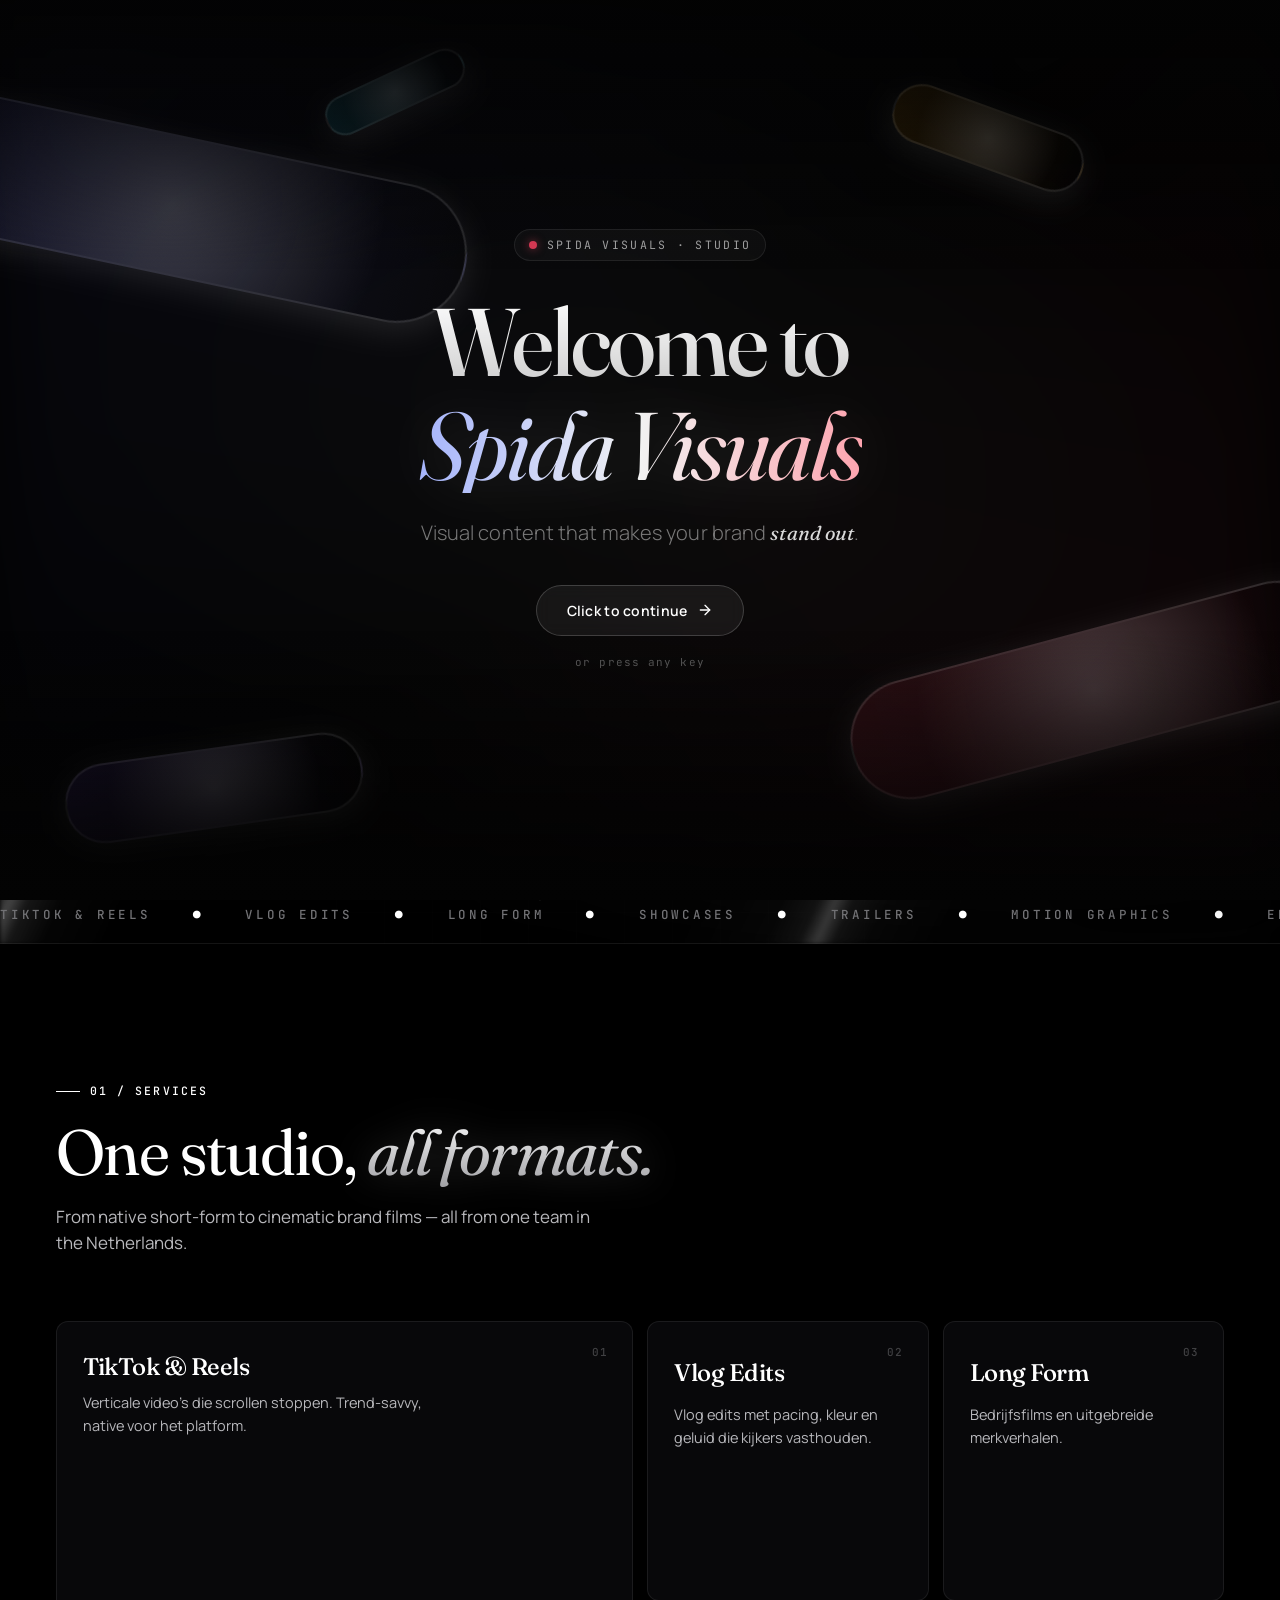
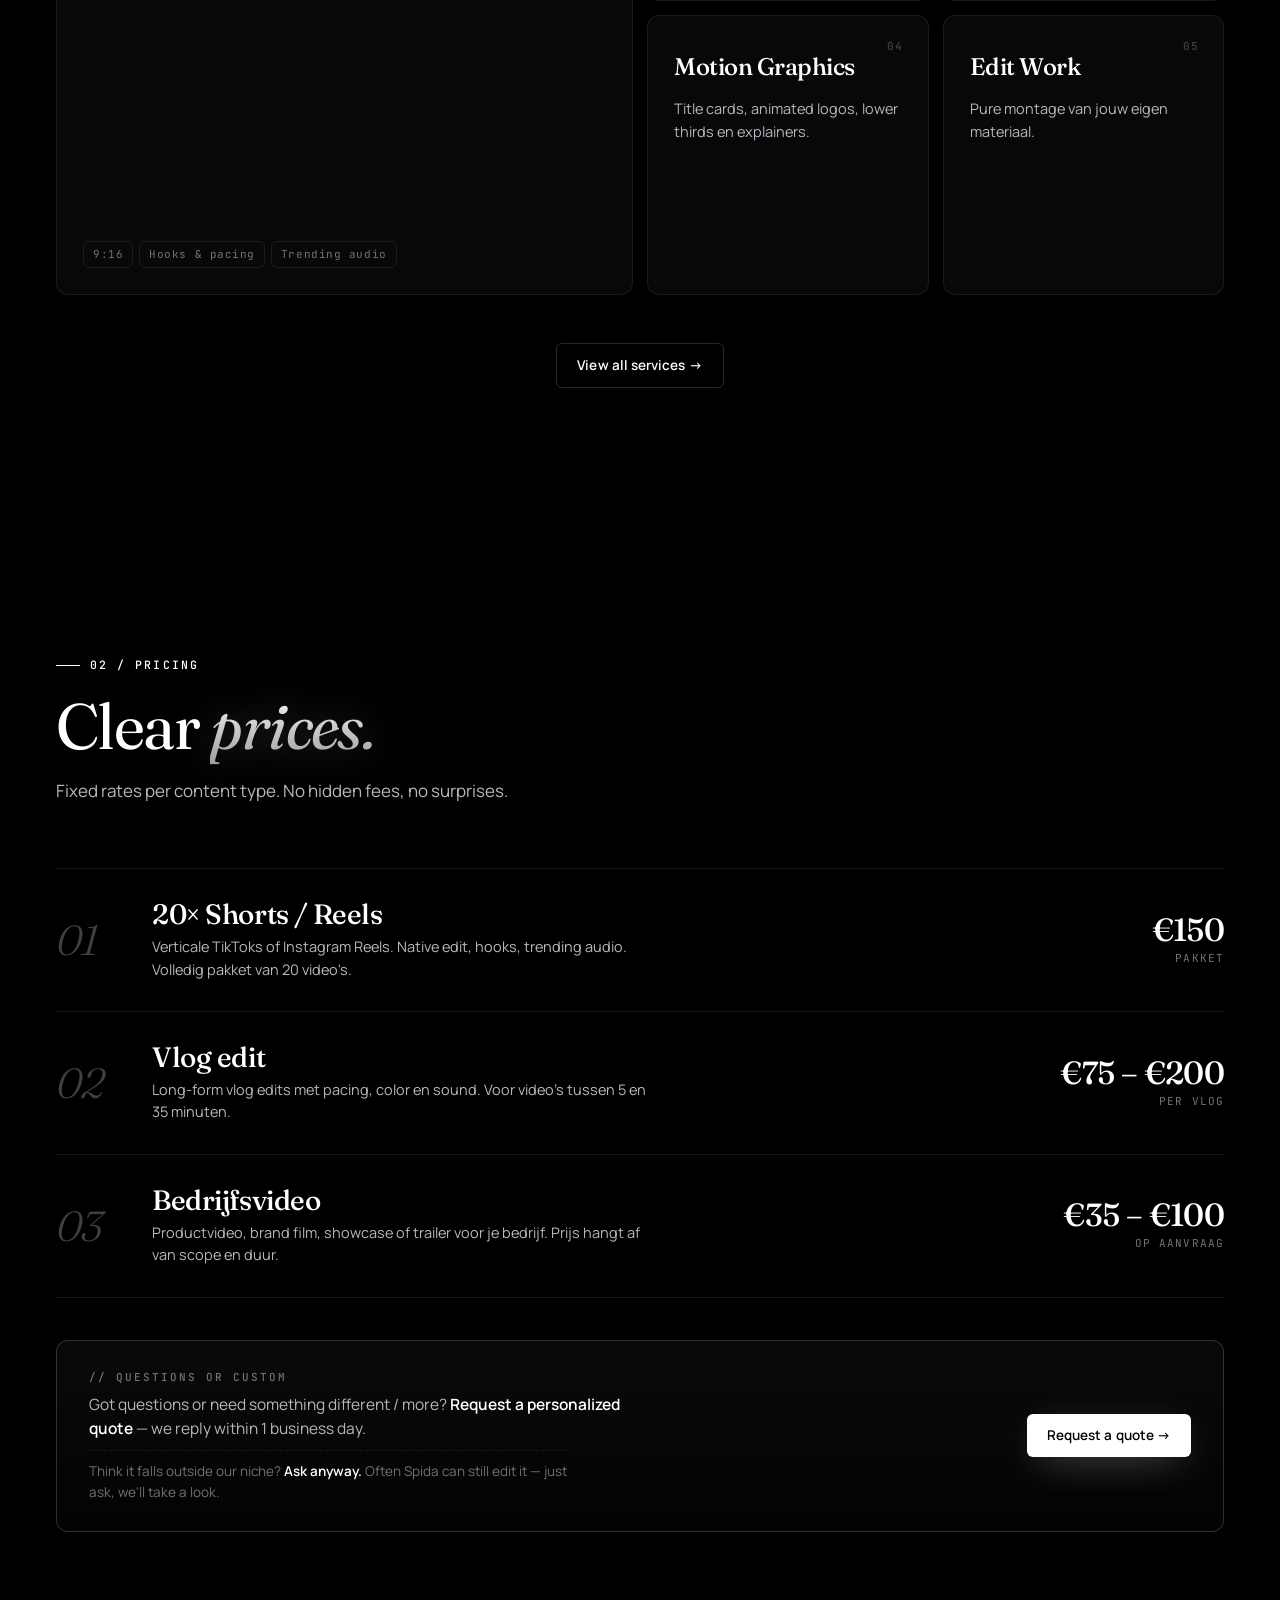
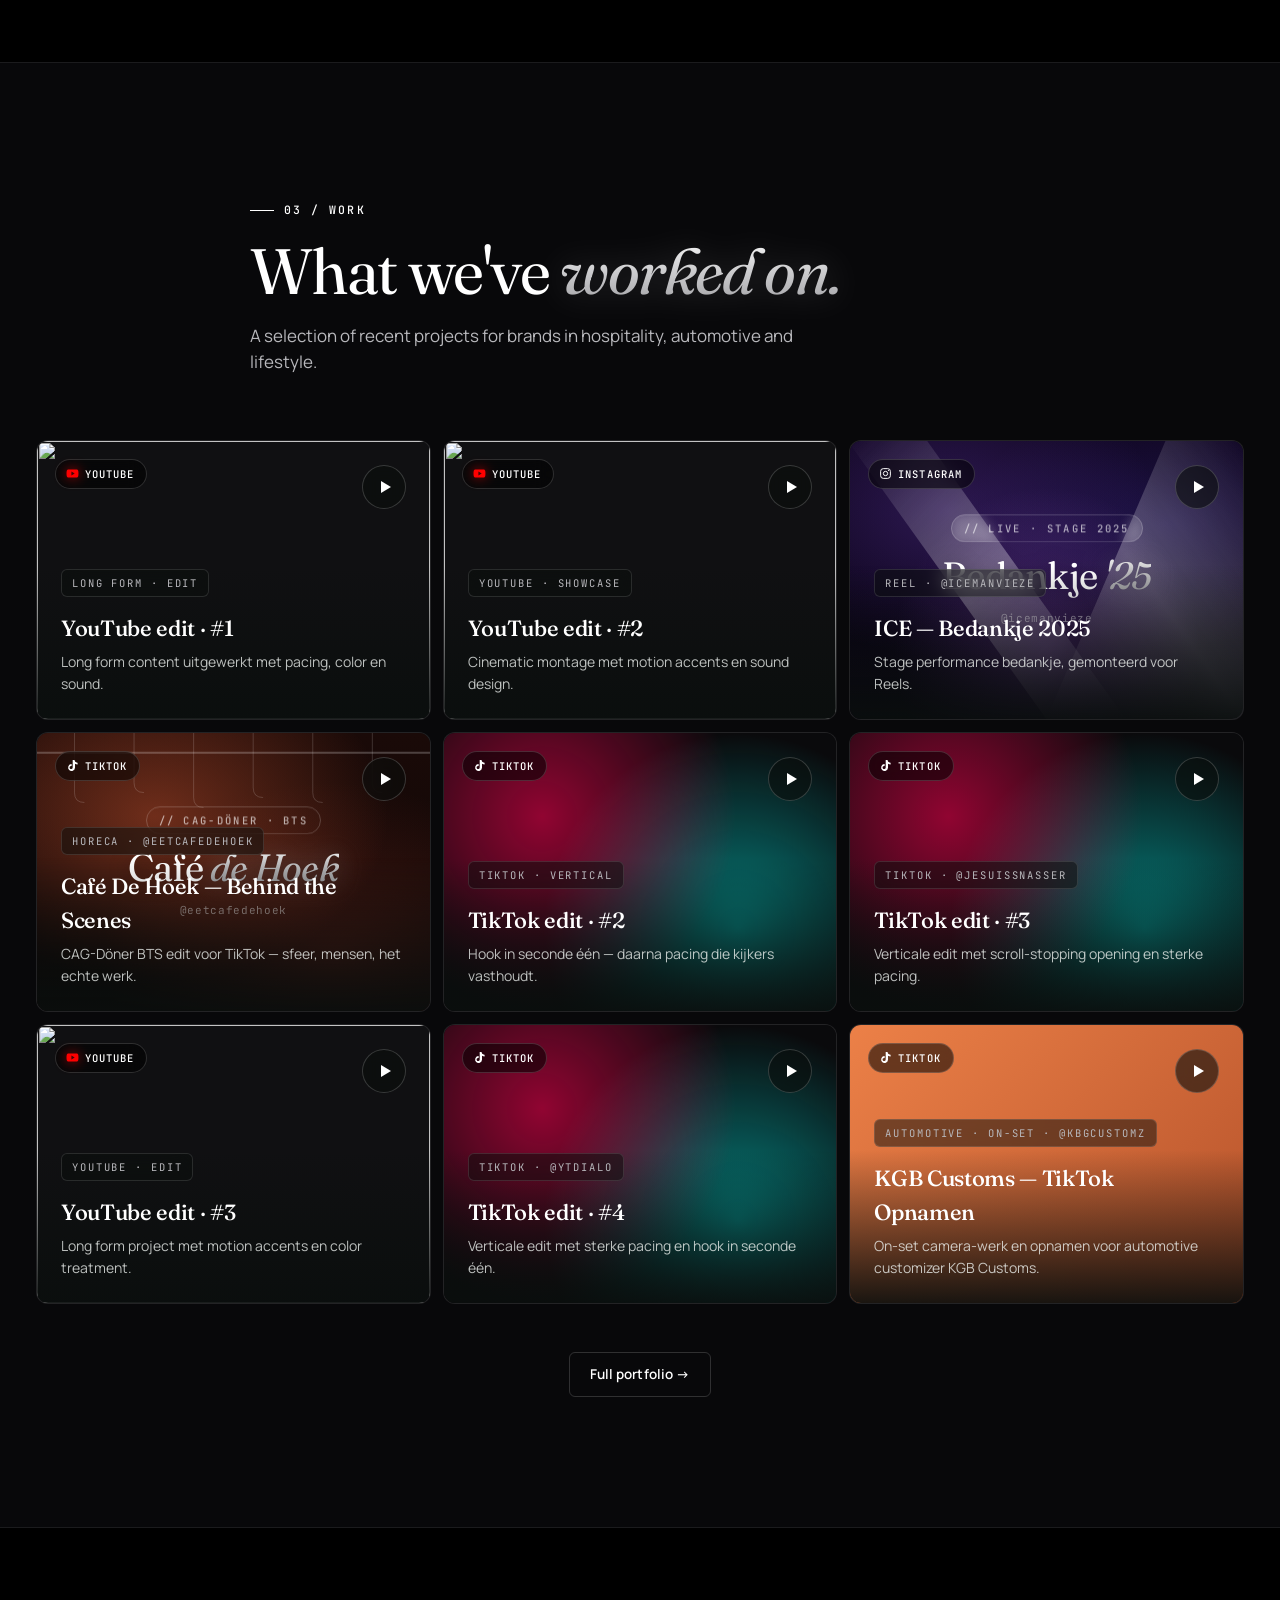
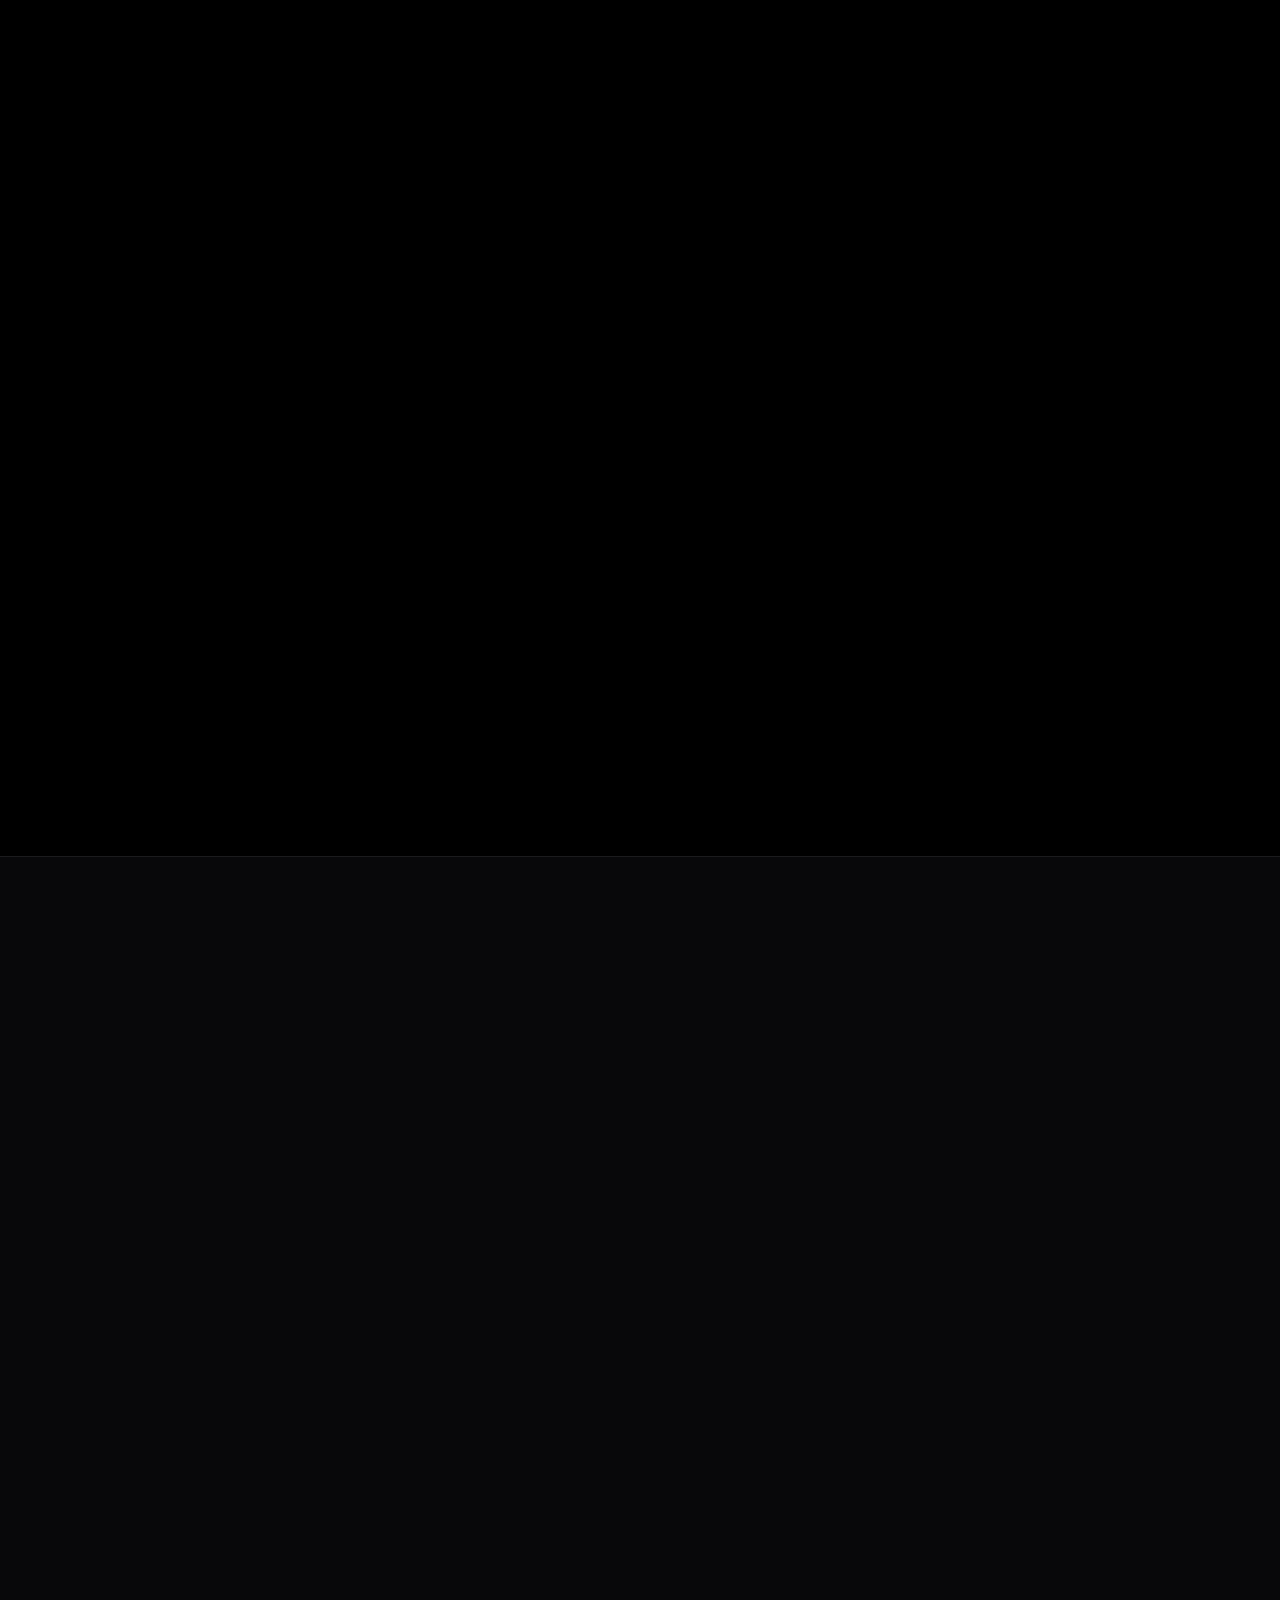
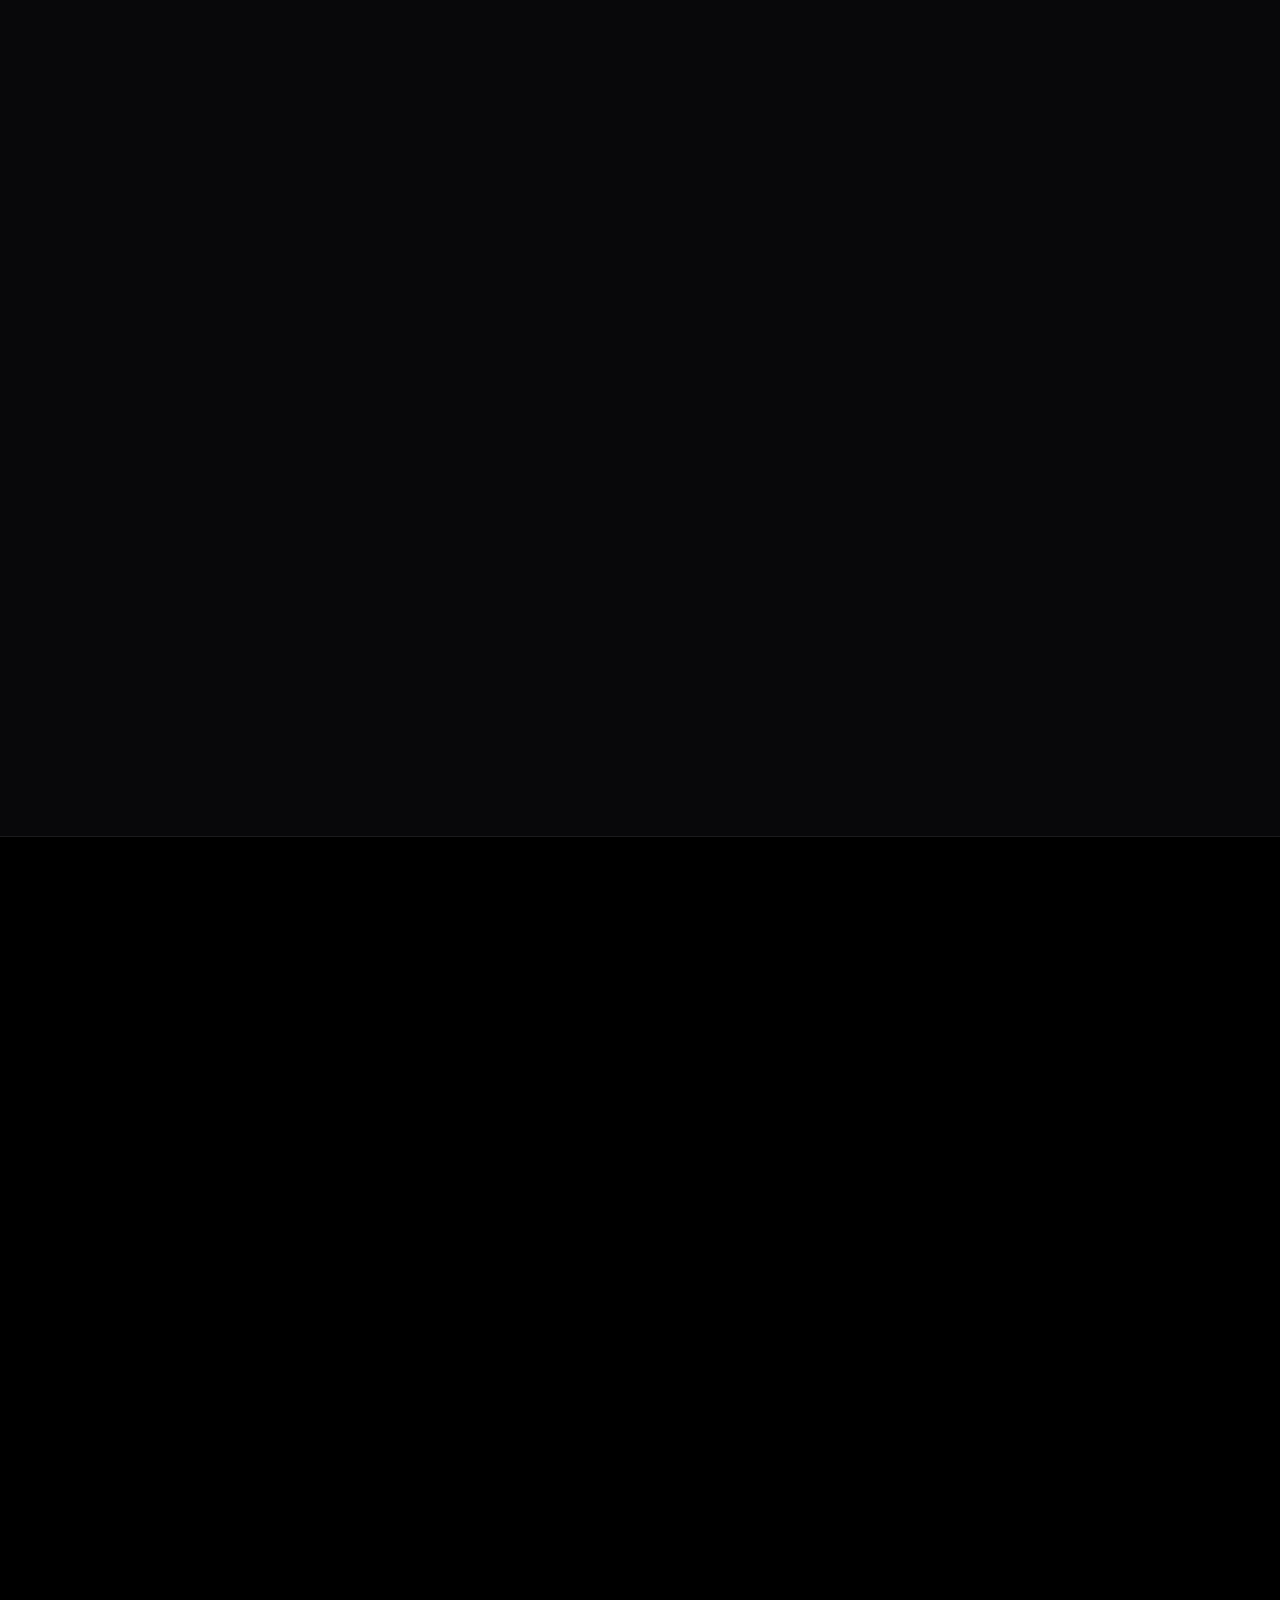
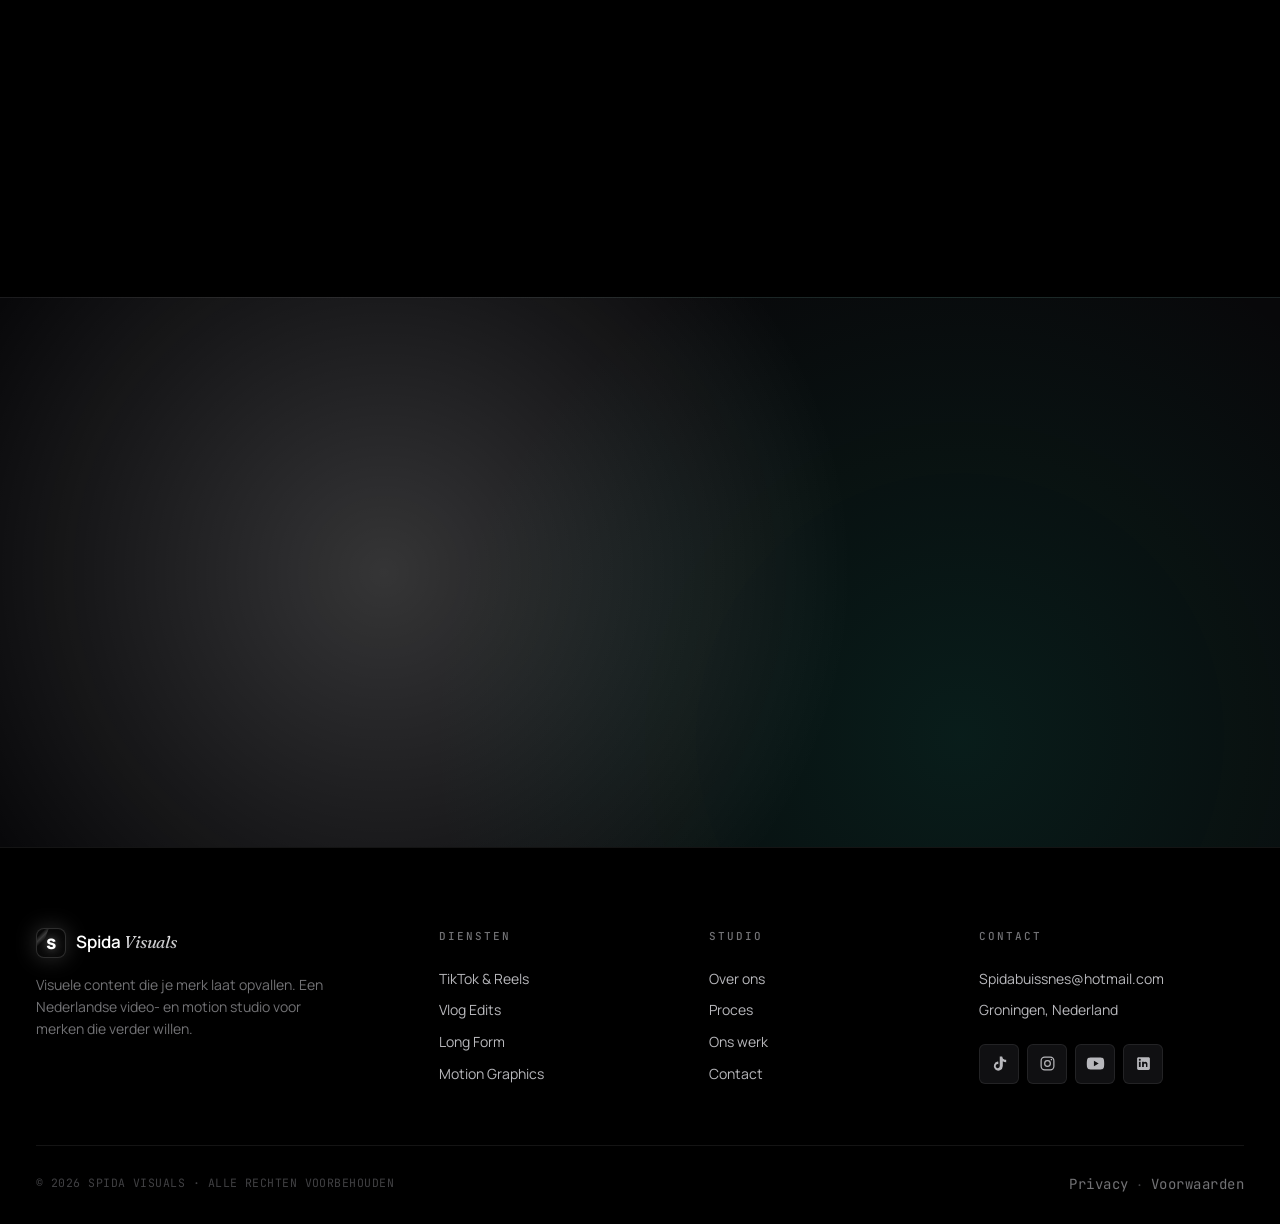
==== commit 1e879896: "Portfolio admin + nieuwe TikTok + form cleanup - admin.html: portfolio management tab toegevoegd (ad" ====
--- a/index.html
+++ b/index.html
@@ -411,6 +411,20 @@
           </div>
         </a>
 
+        <a class="work-item" href="https://www.tiktok.com/@ytdialo/video/7637918526531063062" target="_blank" rel="noopener">
+          <div class="work-thumb work-thumb--tt"></div>
+          <span class="work-platform work-platform--tt">
+            <svg viewBox="0 0 24 24" width="13" height="13" fill="currentColor" aria-hidden="true"><path d="M19.59 6.69a4.83 4.83 0 0 1-3.77-4.25V2h-3.45v13.67a2.89 2.89 0 0 1-5.2 1.74 2.89 2.89 0 0 1 2.31-4.64 2.93 2.93 0 0 1 .88.13V9.4a6.84 6.84 0 0 0-1-.05A6.33 6.33 0 0 0 5.8 20.1a6.34 6.34 0 0 0 10.86-4.43v-7a8.16 8.16 0 0 0 4.77 1.52v-3.4a4.85 4.85 0 0 1-1.84-.1z"/></svg>
+            TikTok
+          </span>
+          <span class="play-icon"></span>
+          <div class="work-meta">
+            <span class="work-tag">TikTok · @ytdialo</span>
+            <h3>TikTok edit · #4</h3>
+            <p>Verticale edit met sterke pacing en hook in seconde één.</p>
+          </div>
+        </a>
+
         <a class="work-item" href="https://www.tiktok.com/@kbgcustomz" target="_blank" rel="noopener">
           <div class="work-thumb work-thumb--kgb"></div>
           <span class="work-platform work-platform--tt">
